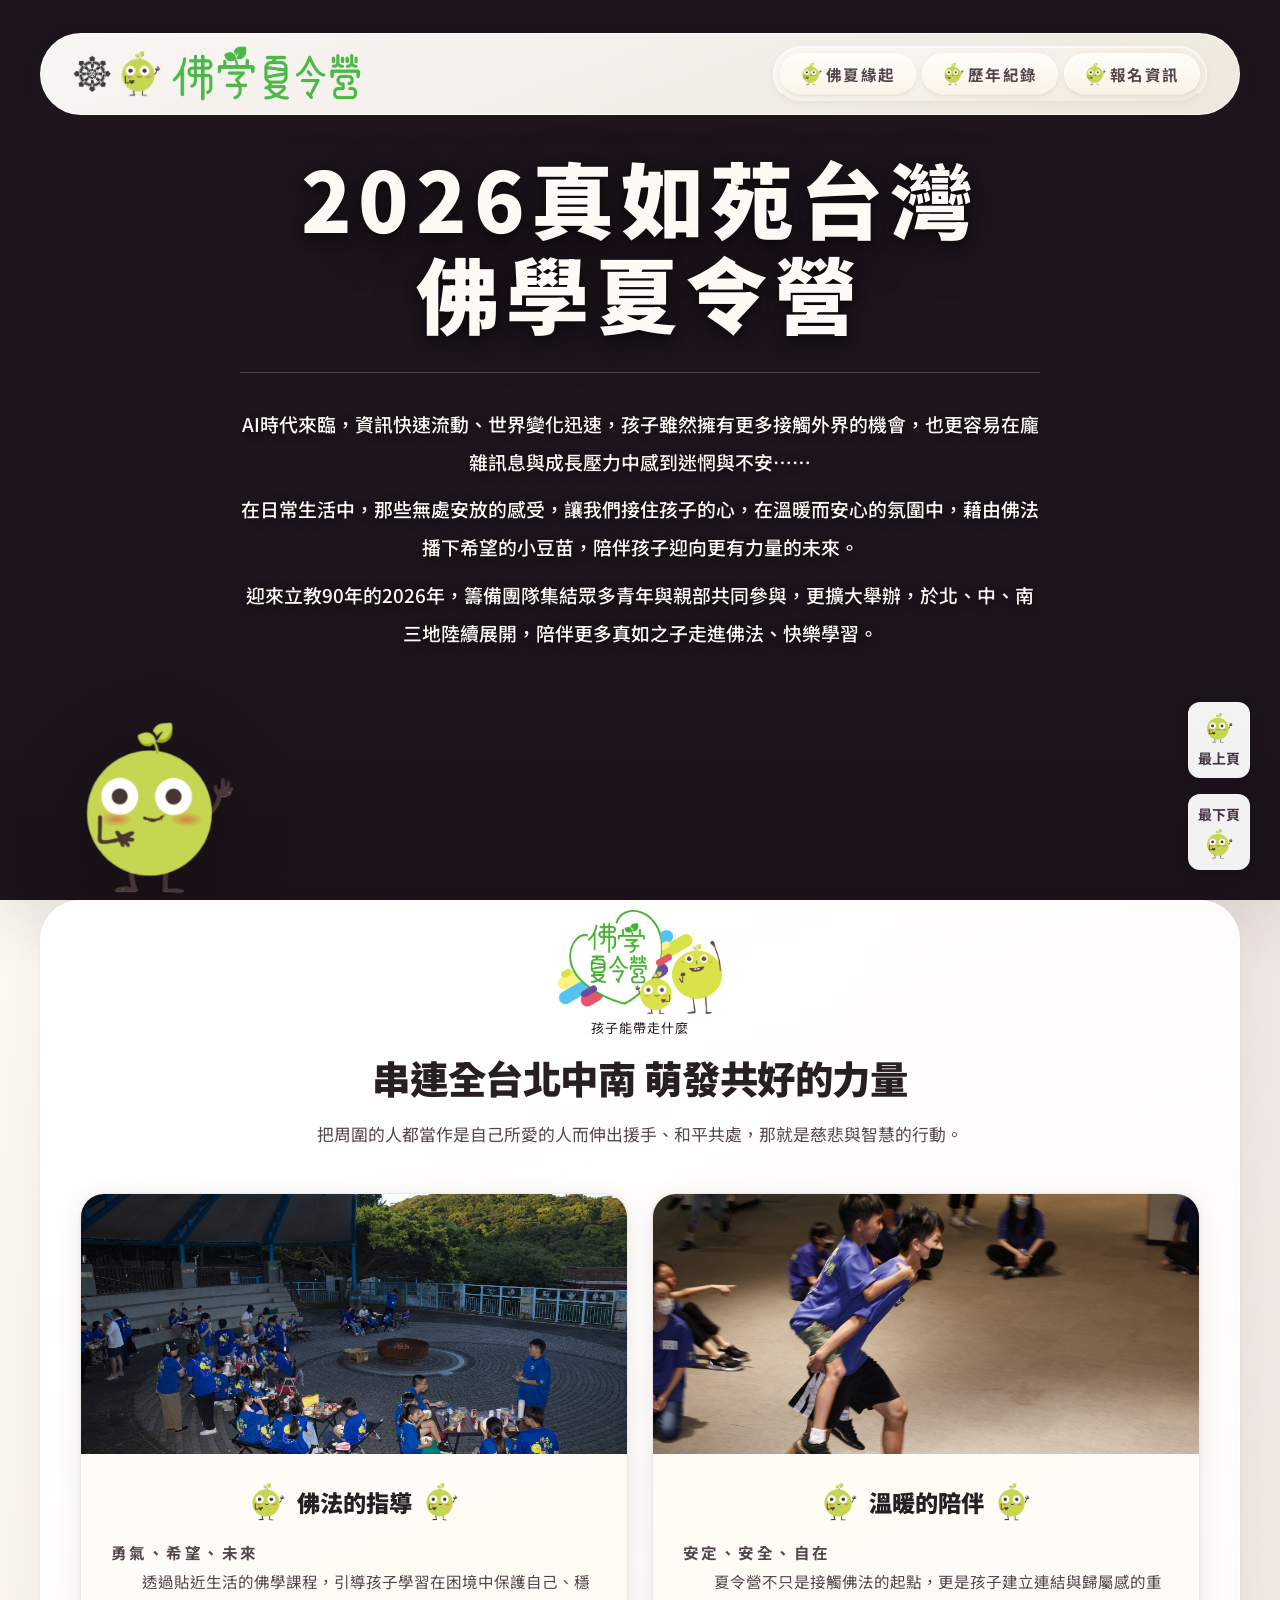
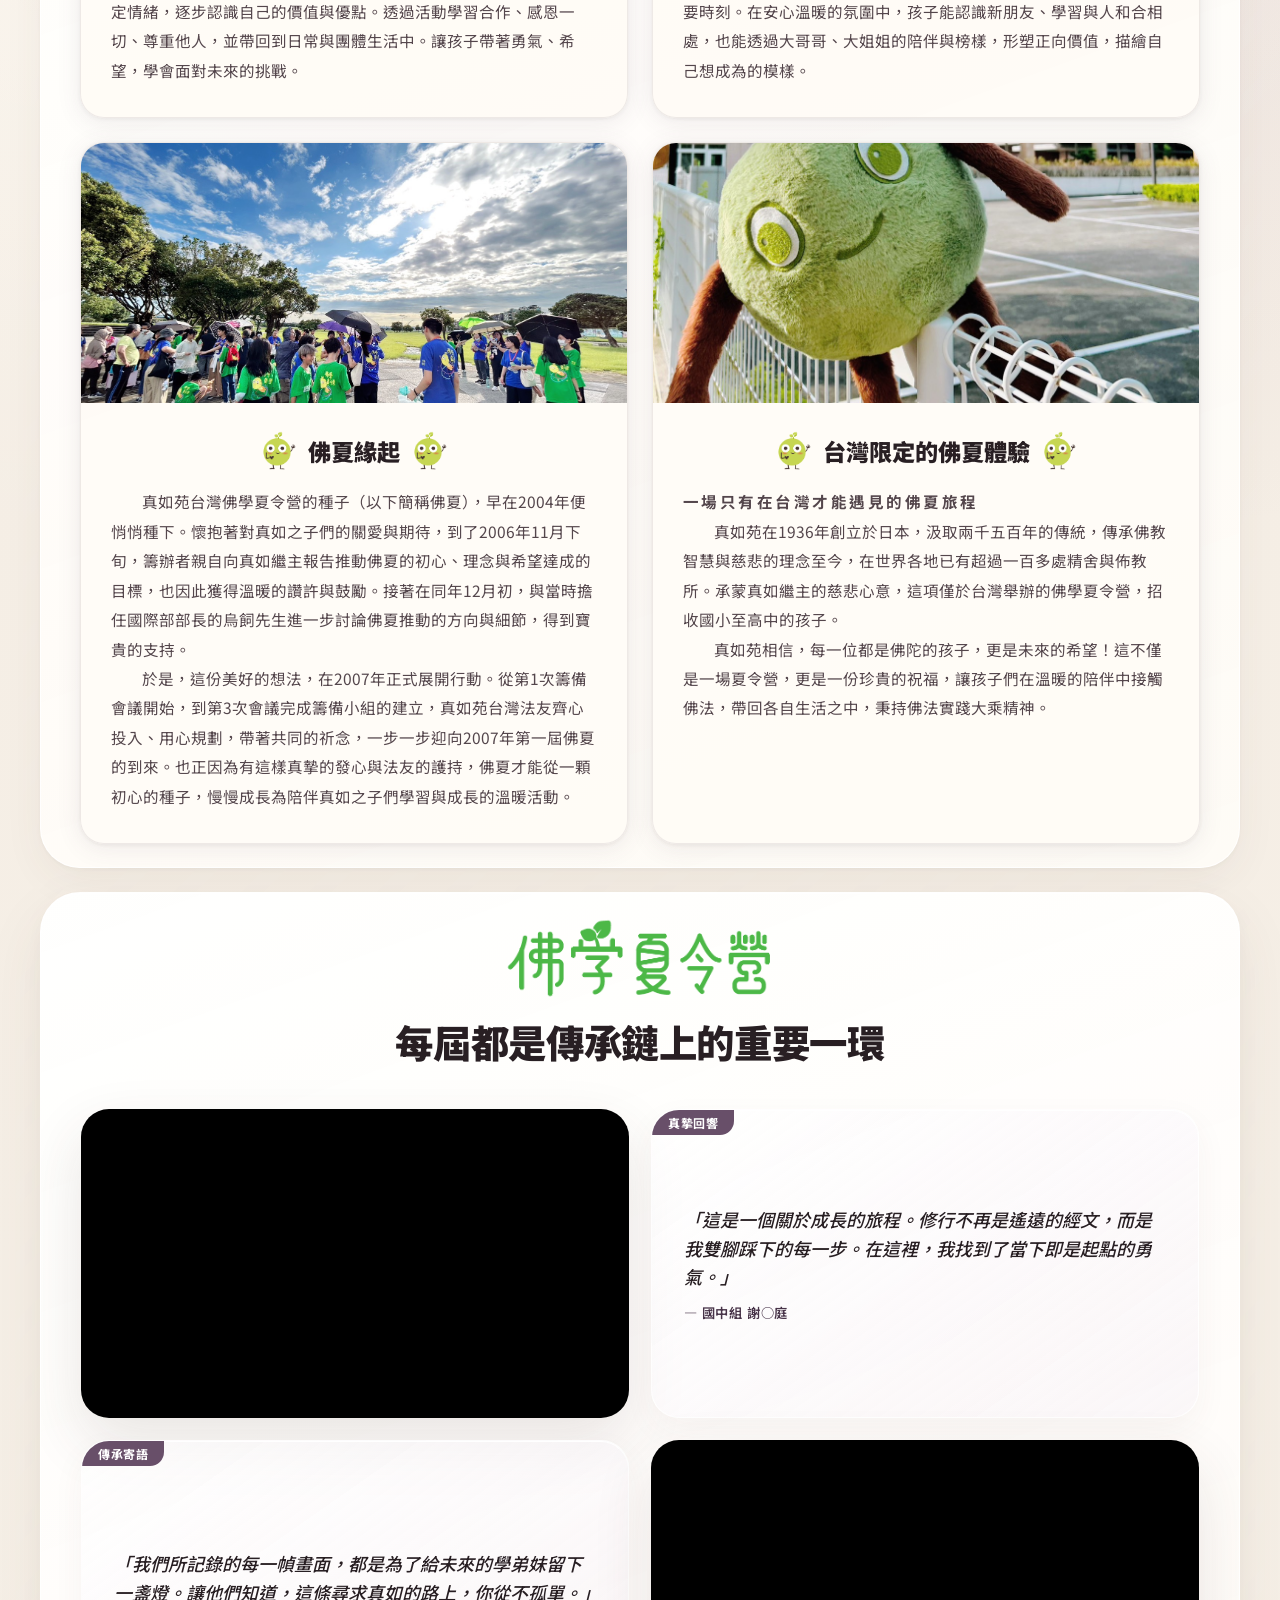
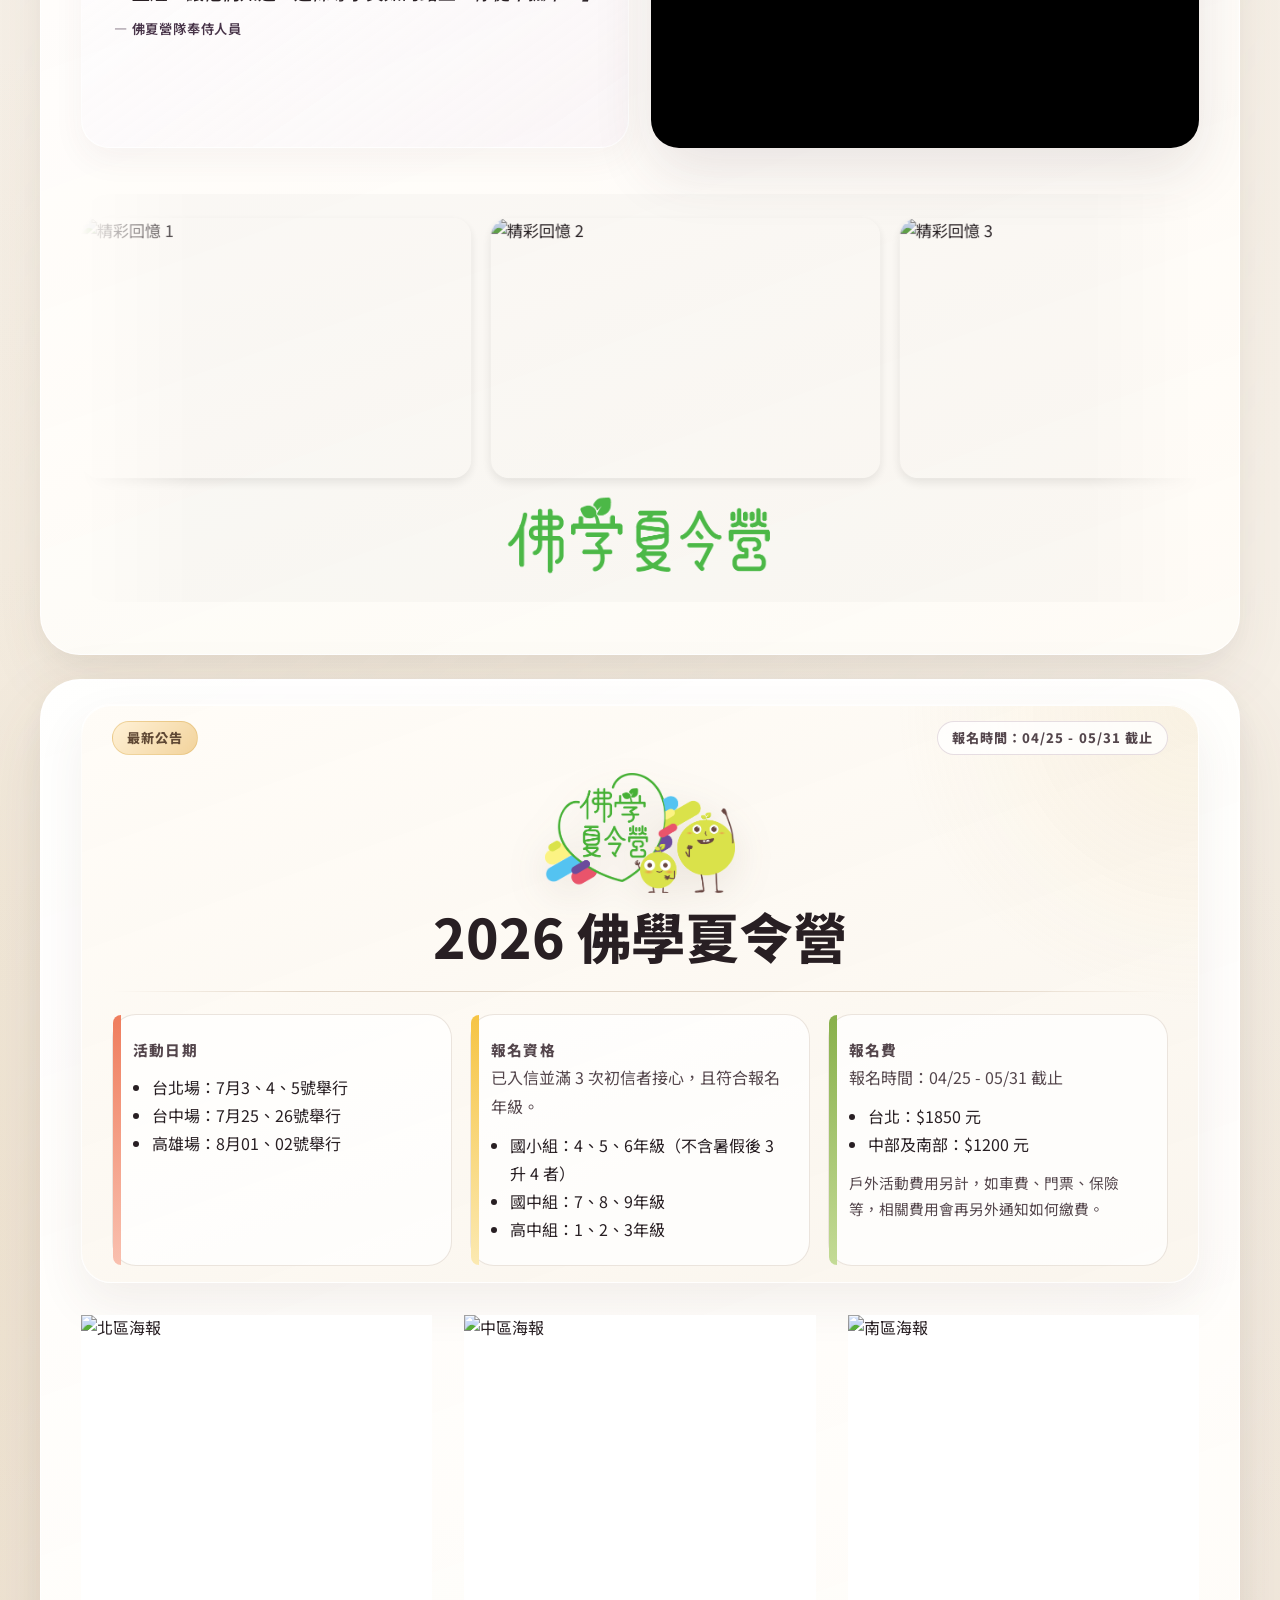
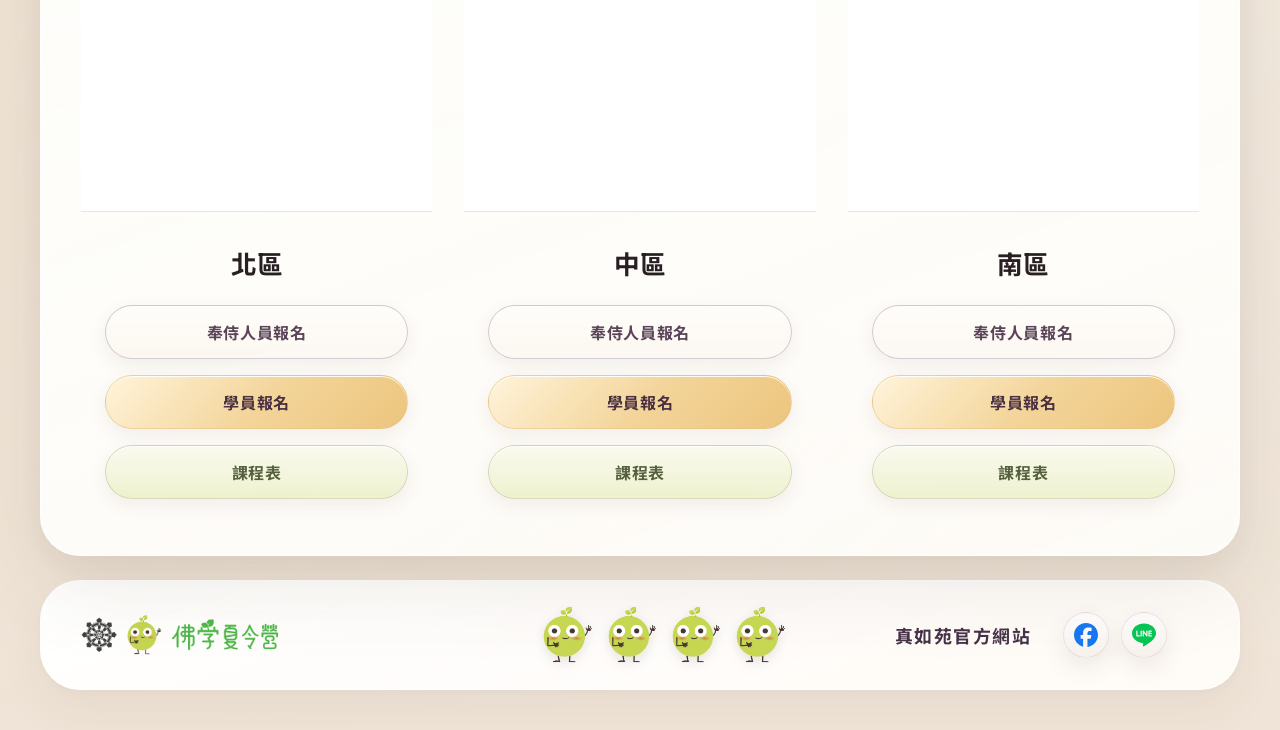
==== index.html @ cf905c0c "Add files via upload" ====
<!DOCTYPE html>
<html lang="zh-Hant">

<head>
  <meta charset="UTF-8" />
  <meta name="viewport" content="width=device-width, initial-scale=1.0" />
  <title>真如苑佛學夏令營</title>
  <meta name="description" content="以大般涅槃經、師徒傳承與慈悲實踐為主軸，為青年設計的佛學夏令營。" />
  <link rel="icon"
    href="data:image/svg+xml,%3Csvg xmlns='http://www.w3.org/2000/svg' viewBox='0 0 64 64'%3E%3Crect width='64' height='64' rx='18' fill='%23684f69'/%3E%3Ctext x='32' y='40' text-anchor='middle' font-size='30' fill='white' font-family='Arial'%3E%E7%9C%9F%3C/text%3E%3C/svg%3E" />
  <link rel="preconnect" href="https://fonts.googleapis.com" />
  <link rel="preconnect" href="https://fonts.gstatic.com" crossorigin />
  <link
    href="https://fonts.googleapis.com/css2?family=Cormorant+Garamond:wght@500;600;700&family=Noto+Sans+TC:wght@400;500;700;900&display=swap"
    rel="stylesheet" />
  <link rel="stylesheet" href="./styles.css" />
  <script>
    /* 核心課程表控制邏輯 - 強制顯示版 */
    window.showCourseSchedule = function(imageUrl, title) {
      console.log('Open Schedule:', imageUrl);
      var modal = document.getElementById('courseModal');
      var img = document.getElementById('modalImg');
      if (modal && img) {
        img.src = imageUrl;
        img.alt = title;
        modal.classList.add('is-active');
        document.body.style.overflow = 'hidden';
      }
    };
    window.closeCourseModal = function() {
      var modal = document.getElementById('courseModal');
      if (modal) {
        modal.classList.remove('is-active');
        document.body.style.overflow = '';
      }
    };
  </script>
  <style>
    /* 頁尾吉祥物樣式與動畫 */
    .footer-mascots {
      display: flex;
      align-items: center;
      gap: 12px;
      justify-content: center;
      flex-grow: 1; /* 佔據中央空間 */
    }

    @media (min-width: 981px) {
      .footer-mascots { padding-left: 150px; } /* 只在電腦版往右移 */
    }

    .footer-mascot-item {
      height: 60px;
      width: auto;
      object-fit: contain;
      filter: drop-shadow(0 4px 6px rgba(0,0,0,0.1));
    }

    /* 第 1、3 隻：跳起來 */
    .footer-mascot-item:nth-child(odd) {
      animation: footerMascotJump 2.5s infinite ease-in-out;
    }

    /* 第 2、4 隻：蹲下去 */
    .footer-mascot-item:nth-child(even) {
      animation: footerMascotSquat 2.5s infinite ease-in-out;
      animation-delay: 1.25s; /* 讓它們輪流動作 */
    }

    @keyframes footerMascotJump {
      0%, 100% { transform: translateY(0); }
      50% { transform: translateY(-15px); }
    }

    @keyframes footerMascotSquat {
      0%, 100% { transform: scaleY(1) translateY(0); }
      50% { transform: scaleY(0.7) translateY(10px); transform-origin: bottom; }
    }

    /* 原有 hero 樣式 ... */
    .hero-carousel {
      position: absolute;
      top: 0;
      left: 0;
      width: 100%;
      height: 100%;
      overflow: hidden;
      z-index: 0;
      pointer-events: none;
    }

    .carousel-inner {
      position: relative;
      width: 100%;
      height: 100%;
    }

    .carousel-item {
      position: absolute;
      inset: 0;
      width: 100%;
      height: 100%;
      object-fit: cover;
      object-position: center 30%;
      opacity: 0;
      animation: heroFade 25s infinite ease-in-out;
      transform: scale(1.04);
    }

    .carousel-item:nth-child(1) {
      animation-delay: 0s;
    }

    .carousel-item:nth-child(2) {
      animation-delay: 5s;
    }

    .carousel-item:nth-child(3) {
      animation-delay: 10s;
    }

    .carousel-item:nth-child(4) {
      animation-delay: 15s;
    }

    .carousel-item:nth-child(5) {
      animation-delay: 20s;
    }

    @keyframes heroFade {

      0%,
      18% {
        opacity: 1;
        transform: scale(1.04);
      }

      22%,
      96% {
        opacity: 0;
        transform: scale(1.08);
      }

      100% {
        opacity: 1;
        transform: scale(1.04);
      }
    }
  </style>
</head>

<body>
  <section id="hero" class="hero">
    <header class="topbar">
      <a class="brand" href="#hero" style="display: flex; align-items: center; gap: 8px; text-decoration: none;">
        <span class="brand-logo-group" style="display: flex; align-items: center;">
          <img class="brand-logo" src="./images/recom-logo.png" alt="真如苑徽章" style="display: block;" width="40" height="40" />
        </span>
        <img src="./images/logo06.png" alt="logo06" style="height: 48px; width: auto; object-fit: contain;" width="100" height="48" />
        <img class="brand-event-logo" src="./images/logo02-transparent.png" alt="佛學夏令營"
          style="height: 32px; width: auto; object-fit: contain;" width="120" height="32" />
      </a>
      <nav class="nav">
        <a href="#origin" style="display: flex; align-items: center; gap: 4px;"><img src="./images/logo06.png"
            style="height: 24px; width: auto;" alt="Logo" width="24" height="24" />佛夏緣起</a>
        <a href="#moments" style="display: flex; align-items: center; gap: 4px;"><img src="./images/logo06.png"
            style="height: 24px; width: auto;" alt="Logo" width="24" height="24" />歷年紀錄</a>
        <a href="#register" style="display: flex; align-items: center; gap: 4px;"><img src="./images/logo06.png"
            style="height: 24px; width: auto;" alt="Logo" width="24" height="24" />報名資訊</a>
      </nav>
      <button class="mobile-menu-toggle" type="button" aria-label="開啟選單"
        aria-expanded="false" aria-controls="mobile-main-nav">
        <span></span>
        <span></span>
        <span></span>
      </button>
    </header>
    <nav id="mobile-main-nav" class="mobile-main-nav" aria-label="手機與平板選單">
      <a href="#origin"><img src="./images/logo06.png" alt="" width="20" height="20" />佛夏緣起</a>
      <a href="#moments"><img src="./images/logo06.png" alt="" width="20" height="20" />歷年紀錄</a>
      <a href="#register"><img src="./images/logo06.png" alt="" width="20" height="20" />報名資訊</a>
    </nav>
    <!-- 上方大圖輪播結構 -->
    <div class="hero-carousel">
      <div class="carousel-inner">
        <img src="./images/camp-1.jpg" alt="佛夏學員奮力衝刺跨越感覺統合墊" class="carousel-item" />
        <img src="./images/camp-2.jpg" alt="佛夏學員互助合作背負同伴前進" class="carousel-item" />
        <img src="./images/camp-3.jpg" alt="佛夏學員歡呼慶賀完成團隊挑戰" class="carousel-item" />
        <img src="./images/camp-4.jpg" alt="佛夏學員席地圍坐共同討論課題" class="carousel-item" />
        <img src="./images/camp-5.jpg" alt="佛夏學員共聚一堂溫馨用餐" class="carousel-item" />
      </div>
    </div>
    <div class="hero-overlay"></div>

    <div class="hero-copy">
      <h1>2026真如苑台灣<br />佛學夏令營</h1>
      <div class="hero-description">
        <p>AI時代來臨，資訊快速流動、世界變化迅速，孩子雖然擁有更多接觸外界的機會，也更容易在龐雜訊息與成長壓力中感到迷惘與不安⋯⋯</p>
        <p>在日常生活中，那些無處安放的感受，讓我們接住孩子的心，在溫暖而安心的氛圍中，藉由佛法播下希望的小豆苗，陪伴孩子迎向更有力量的未來。</p>
        <p>迎來立教90年的2026年，籌備團隊集結眾多青年與親部共同參與，更擴大舉辦，於北、中、南三地陸續展開，陪伴更多真如之子走進佛法、快樂學習。</p>
      </div>
    </div>

    <!-- 跳躍吉祥物區域 -->
    <div class="mascot-stage">
      <div class="mascot-vehicle" id="jumping-mascot-vehicle">
        <img src="./images/logo06.png" id="jumping-mascot" class="mascot-actor" alt="吉祥物跳躍" width="180" height="180">
      </div>
    </div>
  </section>

  <div class="page-shell">
    <main>

      <section id="values" class="section section-values">
        <div class="values-mascot-wrap">
          <img src="./images/logo05.png" alt="佛學夏令營吉祥物" class="values-mascot" />
        </div>
        <div class="section-heading">
          <p class="eyebrow">孩子能帶走什麼</p>
          <h2>串連全台北中南  萌發共好的力量</h2>
          <p class="section-description">
            把周圍的人都當作是自己所愛的人而伸出援手、和平共處，那就是慈悲與智慧的行動。
          </p>
        </div>
        <div class="values-grid">
          <article class="value-card">
            <div class="value-card-photo">
              <img src="./images/camp-4.jpg" alt="孩子在夏令營中開心學習佛法" />
            </div>
            <div class="value-body">
              <h3 style="display: flex; align-items: center; justify-content: center; gap: 12px;"><img
                  src="./images/logo06.png" style="height: 40px; width: auto; object-fit: contain;" width="40" height="40" loading="lazy">佛法的指導<img
                  src="./images/logo06.png" style="height: 40px; width: auto; object-fit: contain;" width="40" height="40" loading="lazy"></h3>
              <p class="value-sub">勇氣、希望、未來</p>
              <p>透過貼近生活的佛學課程，引導孩子學習在困境中保護自己、穩定情緒，逐步認識自己的價值與優點。透過活動學習合作、感恩一切、尊重他人，並帶回到日常與團體生活中。讓孩子帶著勇氣、希望，學會面對未來的挑戰。</p>
            </div>
          </article>
          <article class="value-card">
            <div class="value-card-photo">
              <img src="./images/camp-2.jpg" alt="大哥哥大姐姐溫暖陪伴學員互動" />
            </div>
            <div class="value-body">
              <h3 style="display: flex; align-items: center; justify-content: center; gap: 12px;"><img
                  src="./images/logo06.png" style="height: 40px; width: auto; object-fit: contain;" width="40" height="40" loading="lazy">溫暖的陪伴<img
                  src="./images/logo06.png" style="height: 40px; width: auto; object-fit: contain;" width="40" height="40" loading="lazy"></h3>
              <p class="value-sub">安定、安全、自在</p>
              <p>夏令營不只是接觸佛法的起點，更是孩子建立連結與歸屬感的重要時刻。在安心溫暖的氛圍中，孩子能認識新朋友、學習與人和合相處，也能透過大哥哥、大姐姐的陪伴與榜樣，形塑正向價值，描繪自己想成為的模樣。</p>
            </div>
          </article>
          <article id="origin" class="value-card">
            <div class="value-card-photo">
              <img class="origin-card-image" src="./images/S__103768207.jpg" alt="佛夏緣起" />
            </div>
            <div class="value-body">
              <h3 style="display: flex; align-items: center; justify-content: center; gap: 12px;"><img
                  src="./images/logo06.png" style="height: 40px; width: auto; object-fit: contain;" width="40" height="40" loading="lazy">佛夏緣起<img
                  src="./images/logo06.png" style="height: 40px; width: auto; object-fit: contain;" width="40" height="40" loading="lazy"></h3>
              <p>
                    真如苑台灣佛學夏令營的種子（以下簡稱佛夏），早在2004年便悄悄種下。懷抱著對真如之子們的關愛與期待，到了2006年11月下旬，籌辦者親自向真如繼主報告推動佛夏的初心、理念與希望達成的目標，也因此獲得溫暖的讚許與鼓勵。接著在同年12月初，與當時擔任國際部部長的烏飼先生進一步討論佛夏推動的方向與細節，得到寶貴的支持。
              </p>
              <p>
                    於是，這份美好的想法，在2007年正式展開行動。從第1次籌備會議開始，到第3次會議完成籌備小組的建立，真如苑台灣法友齊心投入、用心規劃，帶著共同的祈念，一步一步迎向2007年第一屆佛夏的到來。也正因為有這樣真摯的發心與法友的護持，佛夏才能從一顆初心的種子，慢慢成長為陪伴真如之子們學習與成長的溫暖活動。
              </p>
            </div>
          </article>
          <article class="value-card">
            <div class="value-card-photo">
              <img src="./images/S__103530639.jpg" alt="台灣限定吉祥物實拍"
                style="width: 100%; height: 100%; object-fit: cover; object-position: center 85%;" />
            </div>
            <div class="value-body">
              <h3 style="display: flex; align-items: center; justify-content: center; gap: 12px;"><img
                  src="./images/logo06.png" style="height: 40px; width: auto; object-fit: contain;" width="40" height="40" loading="lazy">台灣限定的佛夏體驗<img
                  src="./images/logo06.png" style="height: 40px; width: auto; object-fit: contain;" width="40" height="40" loading="lazy"></h3>
              <p class="value-sub">一場只有在台灣才能遇見的佛夏旅程</p>
              <p>真如苑在1936年創立於日本，汲取兩千五百年的傳統，傳承佛教智慧與慈悲的理念至今，在世界各地已有超過一百多處精舍與佈教所。承蒙真如繼主的慈悲心意，這項僅於台灣舉辦的佛學夏令營，招收國小至高中的孩子。</p>
              <p>真如苑相信，每一位都是佛陀的孩子，更是未來的希望！這不僅是一場夏令營，更是一份珍貴的祝福，讓孩子們在溫暖的陪伴中接觸佛法，帶回各自生活之中，秉持佛法實踐大乘精神。</p>
            </div>
          </article>
        </div>
      </section>

      <section id="moments" class="section section-gallery">
        <div class="section-heading">
          <img src="./images/logo02-transparent.png" alt="佛學夏令營"
            style="height: 84px; width: auto; object-fit: contain; margin: 0 auto 16px; display: block;" />
          <h2>每屆都是傳承鏈上的重要一環</h2>
        </div>
        <div class="moments-grid">
          <!-- 第 1 格：主題影片 -->
          <div class="video-card">
            <iframe src="https://www.youtube.com/embed/8fUchPuwtiA?si=ZXa2fX8lzw5XKEMo"
              title="2026 真如苑台灣夏令營"
              allow="accelerometer; autoplay; clipboard-write; encrypted-media; gyroscope; picture-in-picture"
              allowfullscreen>
            </iframe>
          </div>

          <!-- 第 2 格：感言回響 A -->
          <article class="moment-quote">
            <span class="quote-tag">真摯回響</span>
            <p>「這是一個關於成長的旅程。修行不再是遙遠的經文，而是我雙腳踩下的每一步。在這裡，我找到了當下即是起點的勇氣。」</p>
            <div class="quote-attr">— 國中組 謝○庭</div>
          </article>

          <!-- 第 3 格：感言回響 B -->
          <article class="moment-quote secondary-quote">
            <span class="quote-tag">傳承寄語</span>
            <p>「我們所記錄的每一幀畫面，都是為了給未來的學弟妹留下一盞燈。讓他們知道，這條尋求真如的路上，你從不孤單。」</p>
            <div class="quote-attr">— 佛夏營隊奉侍人員</div>
          </article>

          <!-- 第 4 格：活動影片 -->
          <div class="video-card">
            <iframe src="https://www.youtube.com/embed/isAKiN4Tmro?si=ViNlJVZT6zwvlZ8g"
              title="種下種子"
              allow="accelerometer; autoplay; clipboard-write; encrypted-media; gyroscope; picture-in-picture"
              allowfullscreen>
            </iframe>
          </div>

          <!-- 底部跑馬燈 (維持滿版) -->
          <div class="moments-marquee-wrap">
            <div class="moments-marquee">
              <img src="./images/1.JPG" alt="精彩回憶 1" loading="lazy" width="400" height="267" />
              <img src="./images/2.JPG" alt="精彩回憶 2" loading="lazy" width="400" height="267" />
              <img src="./images/3.JPG" alt="精彩回憶 3" loading="lazy" width="400" height="267" />
              <img src="./images/4.JPG" alt="精彩回憶 4" loading="lazy" width="400" height="267" />
              <img src="./images/5.JPG" alt="精彩回憶 5" loading="lazy" width="400" height="267" />
              <img src="./images/1.JPG" alt="精彩回憶 1" loading="lazy" width="400" height="267" />
              <img src="./images/2.JPG" alt="精彩回憶 2" loading="lazy" width="400" height="267" />
              <img src="./images/3.JPG" alt="精彩回憶 3" loading="lazy" width="400" height="267" />
              <img src="./images/4.JPG" alt="精彩回憶 4" loading="lazy" width="400" height="267" />
              <img src="./images/5.JPG" alt="精彩回憶 5" loading="lazy" width="400" height="267" />
            </div>
            <!-- 底部橫向 Logo -->
            <img src="./images/logo02-transparent.png" alt="佛學夏令營"
              style="height: 84px; width: auto; object-fit: contain; margin: 16px auto 0; display: block;" />
          </div>
        </div>
      </section>

      <!-- 報名資訊區 -->
      <section id="register" class="section section-register">
        <section class="register-info-card" aria-label="活動與報名資訊">
          <div class="register-info-block">
            <div class="register-info-banner">
              <span class="register-info-badge">最新公告</span>
              <p class="register-info-deadline">報名時間：04/25 - 05/31 截止</p>
            </div>
            <img class="register-info-mascot" src="./images/logo05.png" alt="佛學夏令營吉祥物" width="140" height="140" />
            <h3>2026 佛學夏令營</h3>
          </div>

          <div class="register-info-divider" aria-hidden="true"></div>

          <div class="register-info-grid">
            <article class="register-info-panel register-info-panel-date">
              <p class="register-info-label">活動日期</p>
              <ul class="register-info-list compact">
                <li>台北場：7月3、4、5號舉行</li>
                <li>台中場：7月25、26號舉行</li>
                <li>高雄場：8月01、02號舉行</li>
              </ul>
            </article>

            <article class="register-info-panel register-info-panel-qualify">
              <p class="register-info-label">報名資格</p>
              <p>已入信並滿 3 次初信者接心，且符合報名年級。</p>
              <ul class="register-info-list compact">
                <li>國小組：4、5、6年級（不含暑假後 3 升 4 者）</li>
                <li>國中組：7、8、9年級</li>
                <li>高中組：1、2、3年級</li>
              </ul>
            </article>

            <article class="register-info-panel register-info-panel-fee">
              <p class="register-info-label">報名費</p>
              <p>報名時間：04/25 - 05/31 截止</p>
              <ul class="register-info-list compact">
                <li>台北：$1850 元</li>
                <li>中部及南部：$1200 元</li>
              </ul>
              <p class="register-info-note">戶外活動費用另計，如車費、門票、保險等，相關費用會再另外通知如何繳費。</p>
            </article>
          </div>
        </section>

        <!-- 北中南三區卡片 -->
        <div class="register-regions-grid">

          <!-- 北區 -->
          <article class="register-card">
            <figure style="margin: 0; width: 100%; border-bottom: 1px solid var(--line); background: #fff;">
              <img src="./images/本部海報.png" alt="北區海報" style="width: 100%; height: auto; display: block;" loading="lazy" width="600" height="848" />
            </figure>
            <div style="padding: 32px 24px; text-align: center; flex-grow: 1; display: flex; flex-direction: column;">
              <h3 style="margin: 0 0 24px; font-size: 1.6rem; font-weight: 700; color: var(--text-dark);">北區</h3>
              <div style="display: flex; flex-direction: column; gap: 16px; margin-top: auto;">
                <a href="https://forms.gle/x5rjwL3TxFd5r6QC8" target="_blank" class="button button-secondary"
                  style="width: 100%; display: flex; justify-content: center; text-decoration: none;">奉侍人員報名</a>
                <a href="https://forms.gle/WmTx62JrUkfhSMXP6" target="_blank" class="button button-primary"
                  style="width: 100%; display: flex; justify-content: center; text-decoration: none;">學員報名</a>
                <a href="javascript:void(0);" onclick="window.showCourseSchedule('./images/佛夏北區課程表.jpg', '北區課程表')" class="button button-tertiary"
                  style="width: 100%; display: flex; justify-content: center; text-decoration: none;">課程表</a>
              </div>
            </div>
          </article>

          <!-- 中區 -->
          <article class="register-card">
            <figure style="margin: 0; width: 100%; border-bottom: 1px solid var(--line); background: #fff;">
              <img src="./images/中區海報.png" alt="中區海報" style="width: 100%; height: auto; display: block;" loading="lazy" width="600" height="848" />
            </figure>
            <div style="padding: 32px 24px; text-align: center; flex-grow: 1; display: flex; flex-direction: column;">
              <h3 style="margin: 0 0 24px; font-size: 1.6rem; font-weight: 700; color: var(--text-dark);">中區</h3>
              <div style="display: flex; flex-direction: column; gap: 16px; margin-top: auto;">
                <a href="https://forms.gle/kefc694PSYtfdQBs6" target="_blank" class="button button-secondary"
                  style="width: 100%; display: flex; justify-content: center; text-decoration: none;">奉侍人員報名</a>
                <a href="https://forms.gle/KLtSv7pz6TopgNJy9" target="_blank" class="button button-primary"
                  style="width: 100%; display: flex; justify-content: center; text-decoration: none;">學員報名</a>
                <a href="javascript:void(0);" onclick="window.showCourseSchedule('./images/佛夏中區課程表.jpg', '中區課程表')" class="button button-tertiary"
                  style="width: 100%; display: flex; justify-content: center; text-decoration: none;">課程表</a>
              </div>
            </div>
          </article>

          <!-- 南區 -->
          <article class="register-card">
            <figure style="margin: 0; width: 100%; border-bottom: 1px solid var(--line); background: #fff;">
              <img src="./images/南區海報.png" alt="南區海報" style="width: 100%; height: auto; display: block;" loading="lazy" width="600" height="848" />
            </figure>
            <div style="padding: 32px 24px; text-align: center; flex-grow: 1; display: flex; flex-direction: column;">
              <h3 style="margin: 0 0 24px; font-size: 1.6rem; font-weight: 700; color: var(--text-dark);">南區</h3>
              <div style="display: flex; flex-direction: column; gap: 16px; margin-top: auto;">
                <a href="https://forms.gle/Ug8YpsfANiGgsqtz9" target="_blank" class="button button-secondary"
                  style="width: 100%; display: flex; justify-content: center; text-decoration: none;">奉侍人員報名</a>
                <a href="https://forms.gle/un4iM9c3z95gCch98" target="_blank" class="button button-primary"
                  style="width: 100%; display: flex; justify-content: center; text-decoration: none;">學員報名</a>
                <a href="javascript:void(0);" onclick="window.showCourseSchedule('./images/佛夏南區課程表.jpg', '南區課程表')" class="button button-tertiary"
                  style="width: 100%; display: flex; justify-content: center; text-decoration: none;">課程表</a>
              </div>
            </div>
          </article>
        </div>
      </section>
    </main>
    <footer class="site-footer">
      <div class="footer-inner">
        <div class="footer-brand" style="display: flex; align-items: center; gap: 8px;">
          <span class="brand-logo-group brand-logo-group-footer" style="display: flex; align-items: center;">
            <img class="brand-logo brand-logo-footer" src="./images/recom-logo.png" alt="Recom logo"
              style="display: block;" />
          </span>
          <img src="./images/logo06.png" alt="logo06" style="height: 42px; width: auto; object-fit: contain;" width="88" height="42" loading="lazy" />
          <div style="display: flex; align-items: center;">
            <img class="brand-event-logo brand-event-logo-footer" src="./images/logo02-transparent.png" alt="佛學夏令營"
              style="height: 28px; width: auto; object-fit: contain;" width="105" height="28" />
          </div>
        </div>

        <div class="footer-mascots">
          <img src="./images/logo06.png" class="footer-mascot-item" alt="吉祥物" width="60" height="60" loading="lazy" />
          <img src="./images/logo06.png" class="footer-mascot-item" alt="吉祥物" width="60" height="60" loading="lazy" />
          <img src="./images/logo06.png" class="footer-mascot-item" alt="吉祥物" width="60" height="60" loading="lazy" />
          <img src="./images/logo06.png" class="footer-mascot-item" alt="吉祥物" width="60" height="60" loading="lazy" />
        </div>

        <div class="footer-links">
          <a id="official-site-link" href="https://www.shinnyo-en.org.tw/" target="_blank" rel="noreferrer">真如苑官方網站</a>
          <div class="footer-socials" aria-label="Social links">
            <a
              id="facebook-link"
              class="footer-social-link is-facebook"
              href="https://www.facebook.com/profile.php?id=100068384880413"
              target="_blank"
              rel="noreferrer"
              aria-label="Facebook"
              title="Facebook"
            >
              <svg viewBox="0 0 24 24" aria-hidden="true">
                <path d="M9.101 23.691v-7.98H6.627v-3.667h2.474v-1.58c0-4.085 1.848-5.978 5.858-5.978.401 0 .955.042 1.468.103a8.68 8.68 0 0 1 1.141.195v3.325a8.623 8.623 0 0 0-.653-.036 26.805 26.805 0 0 0-.733-.009c-.707 0-1.259.096-1.675.309a1.686 1.686 0 0 0-.679.622c-.258.42-.374.995-.374 1.752v1.297h3.919l-.386 2.103-.287 1.564h-3.246v8.245C19.396 23.238 24 18.179 24 12.044c0-6.627-5.373-12-12-12s-12 5.373-12 12c0 5.628 3.874 10.35 9.101 11.647Z" fill="currentColor"/>
              </svg>
            </a>
            <a
              id="line-share-link"
              class="footer-social-link is-line"
              href="https://social-plugins.line.me/lineit/share?url="
              target="_blank"
              rel="noreferrer"
              aria-label="Share via LINE"
              title="Share via LINE"
            >
              <svg viewBox="0 0 24 24" aria-hidden="true">
                <path d="M19.365 9.863c.349 0 .63.285.63.631 0 .345-.281.63-.63.63H17.61v1.125h1.755c.349 0 .63.283.63.63 0 .344-.281.629-.63.629h-2.386c-.345 0-.627-.285-.627-.629V8.108c0-.345.282-.63.63-.63h2.386c.346 0 .627.285.627.63 0 .349-.281.63-.63.63H17.61v1.125h1.755zm-3.855 3.016c0 .27-.174.51-.432.596-.064.021-.133.031-.199.031-.211 0-.391-.09-.51-.25l-2.443-3.317v2.94c0 .344-.279.629-.631.629-.346 0-.626-.285-.626-.629V8.108c0-.27.173-.51.43-.595.06-.023.136-.033.194-.033.195 0 .375.104.495.254l2.462 3.33V8.108c0-.345.282-.63.63-.63.345 0 .63.285.63.63v4.771zm-5.741 0c0 .344-.282.629-.631.629-.345 0-.627-.285-.627-.629V8.108c0-.345.282-.63.63-.63.346 0 .628.285.628.63v4.771zm-2.466.629H4.917c-.345 0-.63-.285-.63-.629V8.108c0-.345.285-.63.63-.63.348 0 .63.285.63.63v4.141h1.756c.348 0 .629.283.629.63 0 .344-.282.629-.629.629M24 10.314C24 4.943 18.615.572 12 .572S0 4.943 0 10.314c0 4.811 4.27 8.842 10.035 9.608.391.082.923.258 1.058.59.12.301.079.766.038 1.08l-.164 1.02c-.045.301-.24 1.186 1.049.645 1.291-.539 6.916-4.078 9.436-6.975C23.176 14.393 24 12.458 24 10.314" fill="currentColor"/>
              </svg>
            </a>
          </div>
          <span id="contact-phone" class="footer-contact"></span>
        </div>
      </div>
    </footer>
  </div>


  <!-- 浮動按鈕 -->
  <div class="floating-controls">
    <button onclick="window.scrollTo({top: 0, behavior: 'smooth'})" class="scroll-btn scroll-top" title="回最上方">
      <img src="./images/logo06.png" alt="Logo" loading="lazy" width="32" height="32" />
      <span>最上頁</span>
    </button>

    <button onclick="window.scrollTo({top: document.body.scrollHeight, behavior: 'smooth'})"
      class="scroll-btn scroll-bottom" title="至最下頁">
      <span>最下頁</span>
      <img src="./images/logo06.png" alt="Logo" loading="lazy" width="32" height="32" />
    </button>
  </div>

  <script src="./site-config.js"></script>
  <script>
    window.openCourseModal = function(u, t) {
      var m = document.getElementById('courseModal');
      var i = document.getElementById('modalImg');
      if (m && i) { i.src = u; m.classList.add('is-active'); document.body.style.overflow = 'hidden'; }
    };
    window.closeCourseModal = function() {
      var m = document.getElementById('courseModal');
      if (m) { m.classList.remove('is-active'); document.body.style.overflow = ''; }
    };
  </script>
  <script>
    // 吉祥物跳躍與音效邏輯
    const mascot = document.getElementById('jumping-mascot');
    function updateLineShareLink() {
      const lineShareLink = document.getElementById('line-share-link');
      if (!lineShareLink) return;
      const currentUrl = window.location.href;
      lineShareLink.href = `https://social-plugins.line.me/lineit/share?url=${encodeURIComponent(currentUrl)}`;
    }

    const mascotVehicle = document.getElementById('jumping-mascot-vehicle');
    const mascotStage = document.querySelector('.mascot-stage');
    const topbar = document.querySelector('.hero > .topbar');
    const mascotMotion = {
      direction: 1,
      range: 0,
      pixelsPerTurn: 56,
      bobHeight: 8,
      jumpHeight: 278,
      travelDuration: 7200,
      rightJumpDuration: 1600,
      leftPauseDuration: 700,
      rightPauseDuration: 900,
      rafId: null,
      timeoutId: null
    };

    function syncMascotRange() {
      if (!mascot || !mascotStage) return;

      const topbarWidth = topbar?.getBoundingClientRect().width || mascotStage.getBoundingClientRect().width;
      const mascotWidth = mascot.getBoundingClientRect().width || (window.innerWidth <= 768 ? 75 : 160);
      const maxRange = Math.max(Math.round((topbarWidth - mascotWidth) / 2), 0);
      const styles = getComputedStyle(mascotStage);

      mascotMotion.range = maxRange;
      mascotMotion.bobHeight = Math.abs(parseFloat(styles.getPropertyValue('--mascot-bob-height'))) || 10;
      mascotMotion.jumpHeight = Math.abs(parseFloat(styles.getPropertyValue('--mascot-jump-right'))) || 278;
      mascotMotion.pixelsPerTurn = window.innerWidth <= 768 ? 68 : 120;
      mascotStage.style.setProperty('--mascot-range-px', `${maxRange}px`);
    }

    // 模擬可愛的音效 (Web Audio API)
    function playEffect(type) {
      try {
        const audioCtx = new (window.AudioContext || window.webkitAudioContext)();
        const oscillator = audioCtx.createOscillator();
        const gainNode = audioCtx.createGain();

        if (type === 'edge-jump') {
          oscillator.type = 'triangle';
          oscillator.frequency.setValueAtTime(240, audioCtx.currentTime);
          oscillator.frequency.exponentialRampToValueAtTime(1080, audioCtx.currentTime + 0.14);
          oscillator.frequency.exponentialRampToValueAtTime(520, audioCtx.currentTime + 0.34);
          gainNode.gain.setValueAtTime(0.22, audioCtx.currentTime);
          gainNode.gain.exponentialRampToValueAtTime(0.015, audioCtx.currentTime + 0.4);
        } else if (type === 'jump') {
          // Q彈的跳躍聲 (Boing!)
          oscillator.type = 'triangle';
          oscillator.frequency.setValueAtTime(300, audioCtx.currentTime);
          oscillator.frequency.exponentialRampToValueAtTime(900, audioCtx.currentTime + 0.1);
          oscillator.frequency.exponentialRampToValueAtTime(450, audioCtx.currentTime + 0.3);
          gainNode.gain.setValueAtTime(0.15, audioCtx.currentTime);
          gainNode.gain.exponentialRampToValueAtTime(0.01, audioCtx.currentTime + 0.3);
        } else {
          // 輕微的滾動聲 (Whoosh)
          oscillator.type = 'sine';
          oscillator.frequency.setValueAtTime(200, audioCtx.currentTime);
          oscillator.frequency.exponentialRampToValueAtTime(400, audioCtx.currentTime + 0.5);
          gainNode.gain.setValueAtTime(0.05, audioCtx.currentTime);
          gainNode.gain.exponentialRampToValueAtTime(0.01, audioCtx.currentTime + 0.8);
        }

        oscillator.connect(gainNode);
        gainNode.connect(audioCtx.destination);
        oscillator.start();
        oscillator.stop(audioCtx.currentTime + 0.8);
      } catch (e) {
        console.log('音效需使用者互動後才能播放');
      }
    }

    function easeInOutSine(t) {
      return -(Math.cos(Math.PI * t) - 1) / 2;
    }

    function easeOutCubic(t) {
      return 1 - Math.pow(1 - t, 3);
    }

    function applyMascotTransform(x, y, rotationDeg, scale = 1) {
      mascotVehicle.style.opacity = '1';
      mascotVehicle.style.transform = `translateX(${x}px) translateY(${y}px) scale(${scale})`;
      mascot.style.transform = `rotate(${rotationDeg}deg)`;
    }

    function animateRoll(direction) {
      const startX = direction === 1 ? -mascotMotion.range : mascotMotion.range;
      const endX = -startX;
      const totalDistance = Math.abs(endX - startX);
      const turns = totalDistance / mascotMotion.pixelsPerTurn;
      const finalRotation = turns * 360 * direction;
      let startTime = null;

      clearTimeout(mascotMotion.timeoutId);

      const frame = (timestamp) => {
        if (startTime === null) {
          startTime = timestamp;
          playEffect('slide');
        }

        const progress = Math.min((timestamp - startTime) / mascotMotion.travelDuration, 1);
        const eased = easeInOutSine(progress);
        const x = startX + (endX - startX) * eased;
        const distanceMoved = Math.abs(x - startX);
        const rotation = (distanceMoved / mascotMotion.pixelsPerTurn) * 360 * direction;
        const bob = -Math.abs(Math.sin((distanceMoved / mascotMotion.pixelsPerTurn) * Math.PI)) * mascotMotion.bobHeight;

        applyMascotTransform(x, bob, rotation, 1);

        if (progress < 1) {
          mascotMotion.rafId = requestAnimationFrame(frame);
          return;
        }

        applyMascotTransform(endX, 0, finalRotation, 1);

        if (direction === 1) {
          mascotMotion.timeoutId = setTimeout(() => animateEdgeJump(endX, finalRotation, -1), 120);
        } else {
          mascotMotion.timeoutId = setTimeout(() => animateEdgeJump(endX, finalRotation, 1), 120);
        }
      };

      mascotMotion.rafId = requestAnimationFrame(frame);
    }

    function animateEdgeJump(x, baseRotation, nextDirection) {
      let startTime = null;
      let jumpSoundPlayed = false;

      const frame = (timestamp) => {
        if (startTime === null) {
          startTime = timestamp;
        }

        if (!jumpSoundPlayed) {
          playEffect('edge-jump');
          jumpSoundPlayed = true;
        }

        const progress = Math.min((timestamp - startTime) / mascotMotion.rightJumpDuration, 1);
        const launch = easeOutCubic(progress);
        const arc = Math.sin(progress * Math.PI);
        const y = -mascotMotion.jumpHeight * arc;
        const rotation = baseRotation + launch * 140;
        const scale = 1 + arc * 0.14;

        applyMascotTransform(x, y, rotation, scale);

        if (progress < 1) {
          mascotMotion.rafId = requestAnimationFrame(frame);
          return;
        }

        applyMascotTransform(x, 0, baseRotation + 140, 1);
        mascotMotion.direction = nextDirection;
        const pause = nextDirection === -1 ? mascotMotion.rightPauseDuration : mascotMotion.leftPauseDuration;
        mascotMotion.timeoutId = setTimeout(() => animateRoll(mascotMotion.direction), pause);
      };

      mascotMotion.rafId = requestAnimationFrame(frame);
    }

    function restartMascotAnimation() {
      if (!mascot || !mascotStage) return;
      cancelAnimationFrame(mascotMotion.rafId);
      clearTimeout(mascotMotion.timeoutId);
      syncMascotRange();
      mascotMotion.direction = 1;
      applyMascotTransform(-mascotMotion.range, 0, 0, 1);
      mascotMotion.timeoutId = setTimeout(() => animateRoll(mascotMotion.direction), 500);
    }

    syncMascotRange();
    window.addEventListener('resize', restartMascotAnimation);
    restartMascotAnimation();

    const menuToggle = document.querySelector('.mobile-menu-toggle');
    const mobileMainNav = document.getElementById('mobile-main-nav');

    function closeMobileMenu() {
      if (!menuToggle || !mobileMainNav) return;
      menuToggle.classList.remove('active');
      menuToggle.setAttribute('aria-expanded', 'false');
      mobileMainNav.classList.remove('mobile-active');
    }

    if (menuToggle && mobileMainNav) {
      menuToggle.addEventListener('click', () => {
        const isOpen = menuToggle.classList.toggle('active');
        menuToggle.setAttribute('aria-expanded', String(isOpen));
        mobileMainNav.classList.toggle('mobile-active', isOpen);
      });

      mobileMainNav.querySelectorAll('a').forEach((link) => {
        link.addEventListener('click', closeMobileMenu);
      });

      window.addEventListener('resize', () => {
        if (window.innerWidth > 980) closeMobileMenu();
      });
    }
    window.addEventListener('hashchange', updateLineShareLink);
    window.addEventListener('popstate', updateLineShareLink);

    document.addEventListener('DOMContentLoaded', () => {
      const overlay = document.querySelector('.course-modal-overlay');
      if (overlay) overlay.addEventListener('click', window.closeCourseModal);
      updateLineShareLink();

      const lineShareLink = document.getElementById('line-share-link');
      if (lineShareLink) {
        lineShareLink.addEventListener('click', updateLineShareLink);
      }
    });
  </script>
  <!-- 可愛風課程表模態框 -->
  <div id="courseModal" class="course-modal">
    <div class="course-modal-overlay"></div>
    <div class="course-modal-content">
      <button class="course-modal-close" onclick="window.closeCourseModal()" aria-label="關閉視窗">&times;</button>
      <div class="course-modal-body">
        <img id="modalImg" src="" alt="課程表" loading="lazy" />
      </div>
    </div>
  </div>
</body>

</html>
---- styles.css ----
:root {
  --bg: #f6f0e7;
  --bg-deep: #efe4d7;
  --bg-wash: #fbf6ef;
  --bg-rose: rgba(157, 120, 150, 0.18);
  --bg-sand: rgba(214, 182, 128, 0.2);
  --card: rgba(255, 251, 245, 0.82);
  --card-strong: rgba(255, 252, 247, 0.9);
  --text: #281f23;
  --muted: #54464c;
  --accent: #684f69;
  --accent-deep: #473348;
  --gold: #c5a26b;
  --gold-light: #e8c98a;
  --line: rgba(92, 69, 93, 0.14);
  --shadow: 0 24px 60px rgba(70, 46, 52, 0.12);
  --shadow-sm: 0 8px 24px rgba(70, 46, 52, 0.09);
  --elementary: #4a8c5c;
  --elementary-light: #e8f5ee;
  --middle: #5c7db5;
  --middle-light: #eaf0f9;
  --senior: #81607f;
  --senior-light: #f2ecf4;
}

* {
  box-sizing: border-box;
}

html {
  scroll-behavior: smooth;
}

body {
  position: relative;
  margin: 0;
  font-family: "Noto Sans TC", sans-serif;
  color: var(--text);
  overflow-x: hidden;
  background:
    radial-gradient(circle at 18% 12%, rgba(255, 252, 246, 0.96) 0%, rgba(255, 252, 246, 0) 30%),
    radial-gradient(circle at 85% 14%, rgba(157, 120, 150, 0.2) 0%, rgba(157, 120, 150, 0) 28%),
    radial-gradient(circle at 12% 80%, rgba(214, 182, 128, 0.16) 0%, rgba(214, 182, 128, 0) 26%),
    linear-gradient(180deg, var(--bg-wash) 0%, #f5eee5 36%, var(--bg) 68%, var(--bg-deep) 100%);
}

body::before,
body::after {
  content: "";
  position: fixed;
  inset: auto;
  pointer-events: none;
  z-index: -2;
  filter: blur(18px);
}

body::before {
  top: -120px;
  right: -140px;
  width: 440px;
  height: 440px;
  border-radius: 50%;
  background:
    radial-gradient(circle, rgba(170, 132, 165, 0.26) 0%, rgba(170, 132, 165, 0.08) 42%, transparent 72%);
}

body::after {
  left: -160px;
  bottom: 4vh;
  width: 500px;
  height: 500px;
  border-radius: 50%;
  background:
    radial-gradient(circle, rgba(220, 191, 136, 0.24) 0%, rgba(220, 191, 136, 0.08) 44%, transparent 72%);
}

img {
  display: block;
  width: 100%;
  height: 100%;
  object-fit: cover;
}

a {
  color: inherit;
  text-decoration: none;
}

button,
input,
textarea,
select {
  font: inherit;
}

.page-shell {
  position: relative;
  isolation: isolate;
  width: min(1200px, calc(100% - 32px));
  margin: 0 auto;
}

.page-shell::before {
  content: "";
  position: absolute;
  inset: 120px -24px 100px;
  pointer-events: none;
  z-index: -1;
  border-radius: 56px;
  background: 
    repeating-linear-gradient(
      135deg,
      rgba(255, 255, 255, 0.04) 0 16px,
      rgba(255, 255, 255, 0) 16px 48px
    );
  opacity: 0.8;
}

.hero > .topbar {
  position: fixed;
  top: 15px;
  left: 50%;
  transform: translateX(-50%);
  width: min(1200px, calc(100vw - 24px));
  max-width: calc(100vw - 24px);
  box-sizing: border-box;
  border-radius: 999px;
  border: 1px solid rgba(255, 255, 255, 0.72);
  padding: 10px 32px;
  z-index: 9999;
  background: linear-gradient(160deg, rgba(255, 254, 251, 0.97) 0%, rgba(252, 245, 234, 0.94) 100%);
  backdrop-filter: blur(20px) saturate(1.4);
  box-shadow: 0 8px 24px rgba(89, 67, 53, 0.08);
}

.topbar {
  position: sticky;
  top: 12px;
  z-index: 10;
  display: flex;
  justify-content: space-between;
  align-items: center;
  gap: 32px;
  padding: 14px 20px 14px 20px;
  margin: 18px 0 24px;
  border: 1px solid rgba(255, 255, 255, 0.72);
  border-bottom-color: rgba(193, 167, 142, 0.22);
  border-radius: 999px;
  background:
    linear-gradient(160deg, rgba(255, 254, 251, 0.97) 0%, rgba(252, 245, 234, 0.94) 100%);
  backdrop-filter: blur(20px) saturate(1.4);
  box-shadow:
    0 2px 0 rgba(255, 255, 255, 0.9) inset,
    0 -1px 0 rgba(193, 167, 142, 0.18) inset,
    0 8px 24px rgba(89, 67, 53, 0.08),
    0 20px 48px rgba(89, 67, 53, 0.06),
    0 1px 3px rgba(89, 67, 53, 0.12);
}

.brand {
  display: inline-flex;
  align-items: center;
  gap: 14px;
  min-width: 0;
  flex-shrink: 0;
}

.brand-logo-group {
  display: inline-flex;
  align-items: center;
  flex-shrink: 0;
  padding: 0;
  border: none;
  background: transparent;
  box-shadow: none;
}

.brand-logo {
  display: block;
  width: 38px;
  height: 38px;
  object-fit: contain;
  flex-shrink: 0;
  filter: brightness(0) saturate(100%);
  opacity: 0.75;
}

.brand-logo-footer {
  width: 36px;
  height: 36px;
}

.brand-wordmark {
  display: block;
  width: auto;
  height: 34px;
  object-fit: contain;
  flex-shrink: 0;
}

.brand-wordmark-footer {
  height: 28px;
}

.brand-text,
.nav a,
.eyebrow,
.panel-label {
  letter-spacing: 0.08em;
}

.brand-text {
  display: block;
  font-size: 1.42rem;
  font-weight: 800;
  line-height: 1.1;
  text-align: center;
  white-space: nowrap;
}

.nav {
  display: flex;
  align-items: center;
  gap: 6px;
  padding: 6px;
  border: 1px solid rgba(255, 255, 255, 0.6);
  border-bottom-color: rgba(193, 167, 142, 0.2);
  border-radius: 999px;
  background:
    linear-gradient(160deg, rgba(255, 254, 252, 0.6) 0%, rgba(248, 238, 224, 0.4) 100%);
  box-shadow:
    inset 0 1px 0 rgba(255, 255, 255, 0.8),
    0 2px 6px rgba(120, 91, 68, 0.06);
  color: var(--muted);
  font-size: 0.97rem;
}

.nav a {
  display: inline-flex;
  align-items: center;
  justify-content: center;
  min-height: 42px;
  padding: 0 20px;
  border: 1px solid rgba(255, 255, 255, 0.7);
  border-bottom-color: rgba(184, 153, 126, 0.16);
  border-radius: 999px;
  font-weight: 700;
  background:
    linear-gradient(180deg, rgba(255, 254, 251, 0.9) 0%, rgba(252, 244, 232, 0.8) 100%);
  box-shadow:
    inset 0 1px 0 rgba(255, 255, 255, 0.95),
    0 2px 6px rgba(120, 91, 68, 0.07),
    0 1px 2px rgba(120, 91, 68, 0.06);
  white-space: nowrap;
  transition:
    color 180ms ease,
    border-color 180ms ease,
    background 180ms ease,
    transform 180ms ease,
    box-shadow 180ms ease;
}

.nav a:hover {
  color: var(--accent-deep);
  border-color: rgba(184, 153, 126, 0.3);
  background: linear-gradient(180deg, rgba(255, 250, 242, 1) 0%, rgba(252, 242, 228, 1) 100%);
  box-shadow:
    inset 0 1px 0 rgba(255, 255, 255, 0.95),
    0 6px 16px rgba(128, 94, 72, 0.12),
    0 2px 4px rgba(128, 94, 72, 0.08);
  transform: translateY(-1px);
}

.mobile-menu-toggle,
.mobile-main-nav {
  display: none;
}

/* ─── HERO ─── */
.hero {
  position: relative;
  display: flex;
  flex-direction: column;
  justify-content: center;
  align-items: center;
  width: 100vw;
  margin-left: calc(50% - 50vw);
  margin-right: calc(50% - 50vw);
  min-height: 100vh;
  padding: 0 72px 80px;
  border-radius: 0;
  overflow: clip;
  background: #251922;
  box-shadow: var(--shadow);
}

.hero-overlay {
  position: absolute;
  inset: 0;
  z-index: 1;
  background:
    linear-gradient(to bottom, rgba(20, 12, 18, 0.45) 0%, rgba(20, 12, 18, 0.3) 40%, rgba(20, 12, 18, 0.55) 100%);
}

.hero-copy {
  position: relative;
  z-index: 2;
  width: min(1000px, calc(100% - 64px)); /* 放寬文字區塊 */
  max-width: 100%;
  text-align: center;
  display: flex;
  flex-direction: column;
  align-items: center;
  margin-top: 120px;
  gap: 0;
  margin-bottom: 140px;
}

.mascot-stage {
  position: absolute;
  bottom: 0px;
  left: 50%;
  transform: translateX(-50%);
  width: min(1200px, calc(100% - 40px));
  height: 280px; 
  pointer-events: none;
  overflow: visible;
  z-index: 2;
  display: flex;
  justify-content: center;
  align-items: flex-end;
  --mascot-size: 160px;
  --mascot-range-px: 320px;
  --mascot-bob-height: 10px;
  --mascot-jump-right: -278px;
}

.mascot-actor {
  width: var(--mascot-size);
  height: auto;
  display: block;
  transform-origin: center center;
  mix-blend-mode: multiply;
  filter: drop-shadow(0 15px 40px rgba(0,0,0,0.22));
  will-change: transform;
}

.mascot-vehicle {
  opacity: 0;
  will-change: transform, opacity;
}

/* 手機版縮小移動範圍與尺寸 */
@media (max-width: 768px) {
  .mascot-stage {
    width: calc(100% - 16px);
    --mascot-size: 75px;
    --mascot-range-px: 140px;
    --mascot-bob-height: 6px;
    --mascot-jump-right: -182px;
  }
  .mascot-stage { height: 120px; } /* 縮減舞台高度 */
  .hero-copy { margin-bottom: 30px; } /* 縮減文字與動畫間的空隙 */
}

.hero-panel {
  position: absolute;
  right: 56px;
  bottom: 56px;
  z-index: 2;
  width: 280px;
}

.eyebrow,
.panel-label {
  margin: 0 auto 16px;
  font-size: 0.82rem;
  text-transform: uppercase;
}

.hero .eyebrow,
.hero p,
.hero h1,
.hero-panel,
.hero-actions .button {
  color: #fffaf6;
}

.hero h1,
.section-heading h2 {
  margin: 0;
  font-family: "Noto Sans TC", sans-serif;
  line-height: 1.2;
}

h1,
h2,
h3 {
  text-align: center;
}

.hero h1 {
  font-size: clamp(3.2rem, 6.5vw, 6.8rem); /* 顯著加大標題 */
  font-weight: 900;
  letter-spacing: 0.08em;
  text-shadow:
    0 4px 12px rgba(0,0,0,0.5),
    0 12px 48px rgba(0,0,0,0.4);
  max-width: 18ch;
  line-height: 1.15;
  margin-bottom: 32px;
}

.hero-description {
  max-width: 800px; /* 加寬導言區域 */
  margin: 0;
  font-size: 1.18rem; /* 字體加大 */
  line-height: 2.0;
  font-weight: 500;
  color: rgba(255, 250, 246, 0.9);
  text-shadow: 0 2px 10px rgba(0,0,0,0.5);
  border-top: 1px solid rgba(255,255,255,0.2);
  padding-top: 32px;
}

.hero-description p {
  margin: 0 0 10px;
}

.hero-description p:last-child {
  margin-bottom: 0;
}

.hero-actions,
.archive-actions,
.form-actions {
  display: flex;
  gap: 14px;
  flex-wrap: wrap;
  justify-content: center;
}

.button {
  display: inline-flex;
  align-items: center;
  justify-content: center;
  min-width: 168px;
  padding: 14px 24px;
  border-radius: 999px;
  border: 1px solid transparent;
  font-weight: 700;
  letter-spacing: 0.04em;
  box-shadow:
    inset 0 1px 0 rgba(255, 255, 255, 0.92),
    0 6px 18px rgba(89, 67, 53, 0.08);
  transition: transform 180ms ease, background 180ms ease, color 180ms ease, box-shadow 180ms ease, border-color 180ms ease;
  cursor: pointer;
}

.button:hover {
  transform: translateY(-2px);
  box-shadow: 0 8px 28px rgba(70, 46, 52, 0.18);
}

.button-primary {
  border-color: rgba(229, 192, 126, 0.6);
  background: linear-gradient(135deg, #fff4db 0%, #f3d59a 52%, #ecc57d 100%);
  color: #4a3042;
}

.button-secondary {
  border-color: rgba(130, 108, 126, 0.34);
  background: linear-gradient(180deg, rgba(255, 253, 250, 0.98) 0%, rgba(252, 247, 241, 0.94) 100%);
  color: #5a4558;
}

.button-tertiary {
  border-color: rgba(168, 170, 116, 0.4);
  background: linear-gradient(180deg, rgba(249, 250, 238, 0.98) 0%, rgba(237, 241, 205, 0.95) 100%);
  color: #55603e;
}

.button-primary:hover {
  border-color: rgba(216, 173, 94, 0.8);
  background: linear-gradient(135deg, #fff2d2 0%, #efcf8d 52%, #e7b963 100%);
}

.button-secondary:hover {
  border-color: rgba(130, 108, 126, 0.5);
  background: linear-gradient(180deg, rgba(255, 255, 255, 1) 0%, rgba(248, 241, 235, 0.98) 100%);
  color: #4f394d;
}

.button-tertiary:hover {
  border-color: rgba(146, 149, 93, 0.56);
  background: linear-gradient(180deg, rgba(248, 250, 230, 1) 0%, rgba(229, 235, 183, 0.98) 100%);
  color: #4a5534;
}

.hero-panel,
.story-card,
.visual-note,
.moment-quote,
.register-form {
  border: 1px solid var(--line);
  border-radius: 28px;
  box-shadow: var(--shadow);
}

.hero-panel {
  padding: 28px;
  border-color: rgba(255, 250, 245, 0.18);
  background: rgba(255, 253, 249, 0.13);
  backdrop-filter: blur(12px);
}

.hero-stat-grid {
  display: grid;
  gap: 18px;
}

.hero-stat-grid article {
  padding-top: 18px;
  border-top: 1px solid rgba(255, 249, 243, 0.18);
}

.hero-stat-grid span,
.story-copy > span:first-child {
  display: block;
  margin-bottom: 6px;
  color: rgba(255, 245, 235, 0.88);
  font-size: 0.83rem;
}

/* ─── DHARMA BANNER ─── */
.dharma-banner {
  text-align: center;
  padding: 52px 24px;
}

.dharma-quote {
  margin: 0 0 10px;
  font-family: "Noto Sans TC", sans-serif;
  font-size: clamp(1.35rem, 2.6vw, 2.1rem);
  font-weight: 700;
  color: var(--accent-deep);
  letter-spacing: 0.1em;
}

.dharma-source {
  margin: 0;
  font-size: 0.9rem;
  color: var(--muted);
  letter-spacing: 0.1em;
}

/* ─── SECTIONS ─── */
.section {
  position: relative;
  isolation: isolate;
  padding: 24px 40px;
}

.section:not(.section-teachings):not(.section-tinted):not(.section-gallery):not(.section-register)::before {
  content: "";
  position: absolute;
  inset: 0;
  z-index: -1;
  border-radius: 40px;
  background: linear-gradient(160deg, rgba(255, 255, 255, 0.96) 0%, rgba(255, 252, 247, 0.9) 100%);
  border: 1px solid rgba(255, 255, 255, 0.8);
  box-shadow: 
    0 12px 40px rgba(89, 67, 53, 0.06),
    0 2px 4px rgba(89, 67, 53, 0.04),
    inset 0 1px 0 rgba(255, 255, 255, 0.9);
}

.section-heading {
  max-width: 820px;
  margin: 0 auto 42px;
  text-align: center;
}

.section-heading h2 {
  font-size: clamp(1.9rem, 3vw, 3rem);
  font-weight: 900;
  letter-spacing: -0.01em;
  margin-bottom: 16px;
  line-height: 1.3;
}

.section-description,
.story-copy p,
.visual-note p,
.moment-quote p {
  line-height: 1.9;
  color: var(--muted);
}

.section-description {
  margin-top: 14px;
  font-size: 1.05rem;
}

/* ─── STORY / PILLARS GRID ─── */
.story-grid {
  display: grid;
  grid-template-columns: repeat(2, minmax(0, 1fr));
  gap: 22px;
}

.story-card {
  overflow: hidden;
  background: var(--card);
}

.story-card img {
  height: 260px;
}

.story-copy {
  padding: 26px;
}

.pillar-num {
  display: inline-block;
  margin-bottom: 6px;
  color: var(--gold) !important;
  font-weight: 700;
  font-size: 0.9rem;
}

.pillar-tag {
  display: inline-block;
  margin-left: 10px;
  padding: 3px 10px;
  border-radius: 999px;
  background: rgba(124, 100, 124, 0.1);
  color: var(--accent-deep);
  font-size: 0.78rem;
  letter-spacing: 0.06em;
  font-weight: 500;
}

.story-copy h3 {
  margin: 10px 0 12px;
  font-size: 1.25rem;
}

/* ─── LEARNING LEVELS ─── */
.section-levels {
  padding-top: 24px;
}

.levels-grid {
  display: grid;
  grid-template-columns: repeat(3, minmax(0, 1fr));
  gap: 22px;
  align-items: start;
}

.level-card {
  border-radius: 28px;
  border: 1px solid var(--line);
  background: var(--card);
  box-shadow: var(--shadow-sm);
  overflow: hidden;
  display: flex;
  flex-direction: column;
  transition: transform 220ms ease, box-shadow 220ms ease;
}

.level-card:hover {
  transform: translateY(-4px);
  box-shadow: var(--shadow);
}

.level-header {
  padding: 24px 26px 20px;
  display: flex;
  flex-direction: column;
  align-items: center;
  justify-content: center;
  gap: 8px;
  text-align: center;
}

.level-badge {
  min-width: 92px;
  padding: 8px 16px;
  border-radius: 999px;
  font-size: 1rem;
  font-weight: 900;
  letter-spacing: 0.04em;
  line-height: 1;
}

.level-subtitle {
  font-size: 0.8rem;
  color: var(--text);
  letter-spacing: 0.08em;
  font-weight: 700;
}

.level-card h3 {
  margin: 0 26px 6px;
  font-size: 1.18rem;
  font-family: "Cormorant Garamond", serif;
  font-weight: 600;
}

.level-theme {
  width: fit-content;
  margin: 0 auto 22px;
  padding: 8px 14px;
  border-radius: 999px;
  font-size: 0.88rem;
  color: var(--accent-deep);
  letter-spacing: 0.04em;
  font-weight: 700;
  border: 1px solid rgba(92, 69, 93, 0.12);
  background: rgba(255, 249, 242, 0.92);
}

/* Per-level color accent */
.level-elementary .level-header { background: var(--elementary-light); }
.level-elementary .level-badge {
  color: #fff;
  background: linear-gradient(135deg, #5b9a69, #3d7d4c);
  box-shadow: 0 8px 18px rgba(61, 125, 76, 0.18);
}
.level-elementary .level-theme {
  color: #2d6b3f;
  background: rgba(232, 245, 238, 0.98);
  border-color: rgba(74, 140, 92, 0.18);
}
.level-elementary .button-level {
  background: linear-gradient(135deg, #d4edd9, #a8d4b0);
  color: #2d6b3f;
}

.level-middle .level-header { background: var(--middle-light); }
.level-middle .level-badge {
  color: #fff;
  background: linear-gradient(135deg, #6f90ca, #4c6da6);
  box-shadow: 0 8px 18px rgba(76, 109, 166, 0.18);
}
.level-middle .level-theme {
  color: #2b4f80;
  background: rgba(234, 240, 249, 0.98);
  border-color: rgba(92, 125, 181, 0.18);
}
.level-middle .button-level {
  background: linear-gradient(135deg, #d0dff5, #a4bee8);
  color: #2b4f80;
}

.level-senior .level-header { background: var(--senior-light); }
.level-senior .level-badge {
  color: #fff;
  background: linear-gradient(135deg, #987596, #735372);
  box-shadow: 0 8px 18px rgba(115, 83, 114, 0.18);
}
.level-senior .level-theme {
  color: #4b3254;
  background: rgba(242, 236, 244, 0.98);
  border-color: rgba(129, 96, 127, 0.18);
}
.level-senior .button-level {
  background: linear-gradient(135deg, #ede4ef, #d4bcd8);
  color: #4b3254;
}

.level-list {
  list-style: none;
  margin: 0;
  padding: 0 26px;
  display: grid;
  gap: 18px;
  flex: 1;
}

.level-list li {
  display: flex;
  gap: 12px;
  align-items: flex-start;
}

.li-icon {
  font-size: 1.25rem;
  flex-shrink: 0;
  margin-top: 2px;
}

.level-list strong {
  display: block;
  font-size: 0.96rem;
  margin-bottom: 3px;
  color: var(--text);
}

.level-list p {
  margin: 0;
  font-size: 0.875rem;
  line-height: 1.75;
  color: var(--muted);
}

.level-cta {
  padding: 24px 26px;
}

.button-level {
  display: inline-flex;
  align-items: center;
  justify-content: center;
  width: 100%;
  padding: 12px 20px;
  border-radius: 999px;
  border: none;
  font-weight: 500;
  font-size: 0.93rem;
  transition: transform 180ms ease, box-shadow 180ms ease;
  cursor: pointer;
}

.button-level:hover {
  transform: translateY(-2px);
  box-shadow: 0 6px 20px rgba(70, 46, 52, 0.14);
}

/* ─── CORE TEACHINGS ─── */
.section-teachings {
  padding: 80px 40px;
  border-radius: 40px;
  overflow: hidden;
  background:
    radial-gradient(circle at top right, rgba(255, 244, 218, 0.58), transparent 30%),
    radial-gradient(circle at bottom left, rgba(123, 100, 124, 0.12), transparent 28%),
    linear-gradient(170deg, rgba(255, 250, 243, 0.96), rgba(241, 232, 238, 0.82));
  border: 1px solid var(--line);
  box-shadow: var(--shadow);
}

.section-teachings::before {
  content: "";
  position: absolute;
  inset: 0;
  pointer-events: none;
  background:
    linear-gradient(120deg, rgba(255, 255, 255, 0.16), transparent 32%),
    repeating-linear-gradient(
      90deg,
      rgba(255, 255, 255, 0.06) 0 1px,
      transparent 1px 48px
    );
  opacity: 0.55;
}

.teachings-layout {
  display: grid;
  grid-template-columns: minmax(0, 1.1fr) minmax(300px, 0.9fr);
  gap: 32px;
  align-items: start;
}

.teachings-cards {
  display: grid;
  gap: 20px;
}

.teaching-card {
  padding: 28px;
  border-radius: 24px;
  background: var(--card);
  border: 1px solid var(--line);
  box-shadow: var(--shadow-sm);
  display: flex;
  gap: 20px;
  align-items: flex-start;
}

.teaching-icon {
  flex-shrink: 0;
  width: 52px;
  height: 52px;
  border-radius: 16px;
  background: linear-gradient(145deg, var(--accent), var(--accent-deep));
  color: #fffaf6;
  display: grid;
  place-items: center;
  font-family: "Cormorant Garamond", serif;
  font-size: 1.6rem;
  font-weight: 600;
}

.teaching-card h3 {
  margin: 0 0 10px;
  font-size: 1.1rem;
}

.teaching-card p {
  margin: 0;
  font-size: 0.93rem;
  line-height: 1.9;
  color: var(--muted);
}

.teachings-quote-block {
  position: sticky;
  top: 100px;
}

.big-quote {
  margin: 0 0 28px;
  padding: 32px;
  border-radius: 28px;
  background: linear-gradient(145deg, var(--accent-deep), #3d2540);
  border: none;
  box-shadow: var(--shadow);
}

.big-quote p {
  margin: 0 0 18px;
  font-family: "Noto Sans TC", sans-serif;
  font-size: clamp(1.05rem, 1.6vw, 1.3rem);
  font-weight: 500;
  line-height: 2.0;
  letter-spacing: 0.05em;
  color: rgba(255, 248, 238, 0.95);
}

.big-quote cite {
  display: block;
  font-style: normal;
  font-size: 0.82rem;
  color: rgba(255, 239, 207, 0.92);
  letter-spacing: 0.08em;
}

.teachings-values {
  display: flex;
  flex-wrap: wrap;
  gap: 10px;
}

.value-chip {
  padding: 7px 16px;
  border-radius: 999px;
  background: rgba(124, 100, 124, 0.1);
  border: 1px solid rgba(124, 100, 124, 0.2);
  color: var(--accent-deep);
  font-size: 0.84rem;
  letter-spacing: 0.04em;
  transition: background 180ms ease;
}

.value-chip:hover {
  background: rgba(124, 100, 124, 0.18);
}

/* ─── TINTED / VISUAL SECTION ─── */
.section-tinted {
  padding: 90px 40px;
  border-radius: 36px;
  overflow: hidden;
  background:
    radial-gradient(circle at 18% 18%, rgba(255, 249, 238, 0.88), transparent 26%),
    radial-gradient(circle at 84% 22%, rgba(202, 175, 121, 0.16), transparent 24%),
    linear-gradient(180deg, rgba(253, 249, 241, 0.98), rgba(242, 234, 244, 0.86));
  border: 1px solid rgba(92, 69, 93, 0.08);
  box-shadow: 0 22px 48px rgba(86, 63, 69, 0.08);
}

.section-tinted::before {
  content: "";
  position: absolute;
  inset: 0;
  pointer-events: none;
  background:
    linear-gradient(135deg, rgba(255, 255, 255, 0.18), transparent 34%),
    radial-gradient(circle at bottom right, rgba(123, 100, 124, 0.08), transparent 28%);
}

.visual-layout {
  display: grid;
  grid-template-columns: minmax(0, 1.1fr) minmax(280px, 0.9fr);
  gap: 24px;
}

.visual-mosaic {
  display: grid;
  grid-template-columns: 1.1fr 0.9fr;
  gap: 16px;
}

.mosaic-tile {
  min-height: 220px;
  border-radius: 26px;
  overflow: hidden;
  box-shadow: var(--shadow);
}

.tile-tall {
  grid-row: span 2;
}

.visual-note,
.moment-quote,
.register-form {
  padding: 28px;
  background: var(--card);
}

.visual-note h3 {
  margin: 0 0 14px;
  font-size: 1.5rem;
  font-weight: 700;
}

.section-gallery {
  padding: 24px 40px; /* 統一上下為 24px */
  margin-bottom: 24px;
  border-radius: 40px;
  background: linear-gradient(160deg, rgba(255, 255, 255, 0.96) 0%, rgba(255, 252, 247, 0.9) 100%);
  border: 1px solid rgba(255, 255, 255, 0.8);
  box-shadow: 
    0 24px 60px rgba(89, 67, 53, 0.08),
    0 8px 24px rgba(89, 67, 53, 0.04),
    inset 0 1px 0 rgba(255, 255, 255, 0.9);
  overflow: hidden;
}

.moments-grid {
  display: grid;
  grid-template-columns: repeat(2, minmax(0, 1fr));
  gap: 22px;
  margin-bottom: 28px;
  align-items: start; /* 防止不均勻拉伸 */
}

.moment-photo {
  min-height: 300px;
  margin: 0;
  border-radius: 28px;
  overflow: hidden;
  box-shadow: var(--shadow);
}

.moment-quote {
  position: relative;
  display: flex;
  flex-direction: column;
  justify-content: center;
  gap: 12px;
  padding: 32px;
  border-radius: 28px;
  aspect-ratio: 16 / 9; /* 與影片比例完全一致 */
  background: linear-gradient(145deg, rgba(255, 255, 255, 0.6), rgba(244, 235, 245, 0.4));
  border: 1px solid rgba(255, 255, 255, 0.8);
  box-shadow: 
    0 12px 32px rgba(89, 67, 53, 0.05),
    inset 0 1px 0 rgba(255, 255, 255, 1);
  overflow: hidden;
}

.video-card {
  position: relative;
  width: 100%;
  aspect-ratio: 16 / 9; /* 鎖定比例 */
  border-radius: 28px;
  overflow: hidden;
  box-shadow: var(--shadow);
  background: #000;
}

.video-card iframe {
  position: absolute;
  inset: 0;
  width: 100%;
  height: 100%;
  border: 0;
  object-fit: cover; /* 嘗試填滿 */
}

.quote-tag {
  position: absolute;
  top: 0;
  left: 0;
  background: var(--accent);
  color: white;
  padding: 4px 16px;
  font-size: 0.75rem;
  font-weight: 700;
  letter-spacing: 0.05em;
  border-bottom-right-radius: 14px;
}

.moment-quote p {
  margin: 0;
  font-size: 1.1rem;
  line-height: 1.6;
  color: var(--text-dark);
  font-weight: 500;
}

.quote-attr {
  margin: 0;
  font-size: 0.82rem;
  color: var(--accent-deep);
  font-weight: 600;
}

.moments-marquee-wrap {
  grid-column: 1 / -1; /* 橫跨整個網格 */
  width: 100%;
  overflow: hidden;
  margin-top: 24px;
  border-radius: 28px;
  background: rgba(0, 0, 0, 0.02);
  padding: 24px 0;
  -webkit-mask-image: linear-gradient(to right, transparent, black 10%, black 90%, transparent);
  mask-image: linear-gradient(to right, transparent, black 10%, black 90%, transparent);
}

.moments-marquee {
  display: flex;
  gap: 20px;
  width: max-content;
  animation: marquee 20s linear infinite; /* 加快速度至 20s */
  will-change: transform; /* 硬體加速，確保流暢度 */
}

.moments-marquee:hover {
  animation-play-state: paused;
}

.moments-marquee img {
  height: 260px;
  width: auto;
  border-radius: 18px;
  box-shadow: 0 4px 12px rgba(0, 0, 0, 0.1);
  transition: opacity 0.3s ease, filter 0.3s ease; /* 移除了 scale，避免布局跳動 */
  filter: grayscale(0.2) brightness(0.95);
}

.moments-marquee img:hover {
  filter: grayscale(0) brightness(1.05);
  z-index: 10;
}

@keyframes marquee {
  0% { transform: translateX(0); }
  100% { transform: translateX(-50%); } /* 精確的對半位移，確保速度一致 */
}

/* ===== 行動版專屬樣式 (768px 以下) ===== */
@media (max-width: 768px) {
  /* 報名區行動端優化 */
  .section-register {
    padding: 12px 16px 20px;
    text-align: center;
    border-radius: 28px;
  }

  .register-mascot-wrap img {
    height: 80px !important;
  }

  .section-register .section-heading h2 {
    font-size: 2.1rem !important;
  }

  #register {
    padding: 12px 16px 20px !important;
  }

  #register > .section-heading {
    margin-bottom: 28px !important;
  }

  #register > .section-heading h2 {
    font-size: 1.85rem !important;
    line-height: 1.35 !important;
    text-align: center !important;
  }

  #register > .section-heading > p:last-child {
    width: 100%;
    margin: 0 auto !important;
    white-space: normal !important;
    text-align: center !important;
  }

  #register > div[style*="margin-bottom: 50px"] {
    margin-bottom: 36px !important;
  }

  #register > div[style*="margin-bottom: 50px"] figure,
  #register > div[style*="grid-template-columns"] article figure {
    width: 100% !important;
    max-width: none !important;
    margin: 0 !important;
  }

  .section-register .section-heading p {
    white-space: normal !important;
    font-size: 1rem !important;
    max-width: 100% !important;
    text-align: center;
  }

  .section-register .moments-grid {
    grid-template-columns: 1fr !important;
    gap: 20px;
  }

  .section-register .moments-grid article, 
  .section-register .moments-grid div {
    grid-template-columns: 1fr !important;
  }

  /* 報名資訊卡片 */
  .register-info-card {
    padding: 20px 16px;
    margin-bottom: 28px;
    border-radius: 22px;
  }

  .register-info-banner {
    flex-direction: row;
    align-items: center;
    gap: 8px;
    flex-wrap: wrap;
    margin-bottom: 14px;
  }

  .register-info-badge,
  .register-info-deadline {
    font-size: 0.78rem;
    padding: 0 12px;
    min-height: 30px;
  }

  .register-info-mascot {
    width: 100px;
    margin: 8px auto 8px;
  }

  .register-info-block h3 {
    font-size: 1.8rem;
    margin-bottom: 4px;
  }

  .register-info-divider {
    margin-top: 16px;
  }

  .register-info-grid {
    grid-template-columns: 1fr;
    gap: 12px;
    margin-top: 16px;
  }

  .register-info-panel {
    padding: 18px 16px 18px 20px;
    border-radius: 18px;
  }

  .register-info-label {
    font-size: 0.88rem;
    margin-bottom: 8px !important;
  }

  .register-info-list {
    font-size: 0.92rem;
    line-height: 1.8;
  }

  .register-info-note {
    font-size: 0.85rem;
  }

  .register-info-grid {
    grid-template-columns: 1fr !important;
    gap: 16px !important;
  }

  .register-regions-grid {
    grid-template-columns: repeat(3, 1fr) !important;
    gap: 12px !important;
  }

  .register-card {
    width: 100% !important;
    max-width: 420px;
    margin: 0 auto;
  }

  /* 手機版 Footer 優化 */
  .footer-inner {
    flex-direction: column;
    align-items: center;
    gap: 32px;
    text-align: center;
  }

  .footer-brand {
    flex-direction: column;
    justify-content: center;
  }

  .footer-links {
    flex-direction: column;
    gap: 16px;
    font-size: 1.15rem !important;
    letter-spacing: 0.08em !important;
    font-weight: 500;
  }
}

.moment-quote p {
  margin: 0;
  font-size: 1.12rem;
  font-style: italic;
}

.quote-attr {
  margin: 0;
  font-size: 0.83rem;
  color: var(--accent-deep);
  letter-spacing: 0.06em;
}

.section-register {
  padding: 24px 40px;
  margin-bottom: 24px;
  border-radius: 40px;
  background: linear-gradient(160deg, rgba(255, 255, 255, 0.97) 0%, rgba(255, 253, 249, 0.92) 100%);
  border: 1px solid rgba(255, 255, 255, 0.82);
  box-shadow: 
    0 32px 80px rgba(89, 67, 53, 0.1),
    0 12px 32px rgba(89, 67, 53, 0.06),
    inset 0 1px 0 rgba(255, 255, 255, 0.95);
  overflow: hidden;
}

.register-form {
  display: grid;
  gap: 16px;
}

.register-info-card {
  margin: 0 auto 24px;
  padding: 16px 30px;
  border-radius: 30px;
  border: 1px solid rgba(255, 255, 255, 0.84);
  background:
    radial-gradient(circle at top right, rgba(230, 199, 136, 0.16), transparent 24%),
    linear-gradient(160deg, rgba(255, 252, 247, 0.99) 0%, rgba(250, 245, 237, 0.95) 100%);
  box-shadow:
    0 20px 48px rgba(89, 67, 53, 0.08),
    inset 0 1px 0 rgba(255, 255, 255, 0.94);
}

.register-info-banner {
  display: flex;
  align-items: center;
  justify-content: space-between;
  gap: 16px;
  margin-bottom: 18px;
}

.register-info-badge,
.register-info-deadline {
  margin: 0;
  display: inline-flex;
  align-items: center;
  min-height: 34px;
  padding: 0 14px;
  border-radius: 999px;
  font-size: 0.82rem;
  font-weight: 800;
  letter-spacing: 0.08em;
}

.register-info-badge {
  color: #5f4834;
  background: linear-gradient(135deg, #fff1d6 0%, #f2d39c 100%);
  border: 1px solid rgba(222, 179, 97, 0.45);
}

.register-info-deadline {
  color: #6b4d53;
  background: rgba(255, 255, 255, 0.78);
  border: 1px solid rgba(149, 117, 141, 0.24);
  white-space: nowrap;
}

.register-info-block h3,
.register-info-label {
  margin: 0 0 10px;
  color: var(--text);
  font-weight: 800;
}

.register-info-mascot {
  width: min(190px, 28vw);
  height: auto;
  margin: 2px auto 10px;
  object-fit: contain;
  filter: drop-shadow(0 10px 20px rgba(89, 67, 53, 0.12));
}

.register-info-block h3 {
  font-size: clamp(2.3rem, 4.5vw, 3.4rem);
  line-height: 1.2;
}

.register-info-intro,
.register-info-label {
  font-size: 0.92rem;
  letter-spacing: 0.08em;
  color: var(--accent);
}

.register-info-grid {
  display: grid;
  grid-template-columns: repeat(3, minmax(0, 1fr));
  gap: 18px;
  margin-top: 22px;
}

.register-info-divider {
  height: 1px;
  margin-top: 22px;
  background: linear-gradient(90deg, transparent 0%, rgba(170, 138, 102, 0.32) 18%, rgba(170, 138, 102, 0.32) 82%, transparent 100%);
}

.register-regions-grid {
  display: grid;
  grid-template-columns: repeat(3, 1fr);
  gap: 32px;
  max-width: 1200px;
  margin: 32px auto 0;
}

.register-info-panel {
  min-height: 100%;
  padding: 22px 20px;
  border-radius: 24px;
  background: rgba(255, 255, 255, 0.72);
  border: 1px solid rgba(206, 191, 176, 0.4);
  position: relative;
}

.register-info-panel::before {
  content: "";
  position: absolute;
  inset: 0 auto 0 0;
  width: 8px;
  border-radius: 24px 0 0 24px;
  opacity: 1;
}

.register-info-panel-date::before {
  background: linear-gradient(180deg, #ef7d5d 0%, #f9c0af 100%);
}

.register-info-panel-qualify::before {
  background: linear-gradient(180deg, #f6c444 0%, #fbe9b1 100%);
}

.register-info-panel-fee::before {
  background: linear-gradient(180deg, #88b04b 0%, #c4db96 100%);
}

.register-info-panel p,
.register-info-block p {
  margin: 0;
  color: var(--muted);
  line-height: 1.8;
}

.register-info-list {
  margin: 10px 0 0;
  padding-left: 1.2em;
  color: var(--text);
  line-height: 1.9;
}

.register-info-list.compact {
  line-height: 1.75;
}

.register-info-note {
  margin-top: 12px !important;
  font-size: 0.92rem;
  color: var(--muted);
}

.register-form-wide {
  grid-template-columns: repeat(2, minmax(0, 1fr));
}

.register-form label {
  display: grid;
  gap: 8px;
  font-weight: 500;
  font-size: 0.95rem;
  color: var(--text);
}

.field-span-2 {
  grid-column: 1 / -1;
}

.register-form input,
.register-form textarea,
.register-form select {
  width: 100%;
  padding: 14px 16px;
  border: 1px solid rgba(95, 62, 93, 0.16);
  border-radius: 18px;
  background: var(--card-strong);
  color: var(--text);
  transition: border-color 150ms ease, outline 150ms ease;
}

.register-form select {
  cursor: pointer;
  appearance: none;
  background-image: url("data:image/svg+xml,%3Csvg xmlns='http://www.w3.org/2000/svg' width='16' height='16' fill='%236d5d62' viewBox='0 0 16 16'%3E%3Cpath d='M7.247 11.14 2.451 5.658C1.885 5.013 2.345 4 3.204 4h9.592a1 1 0 0 1 .753 1.659l-4.796 5.48a1 1 0 0 1-1.506 0z'/%3E%3C/svg%3E");
  background-repeat: no-repeat;
  background-position: right 16px center;
  padding-right: 42px;
}

.register-form input:focus,
.register-form textarea:focus,
.register-form select:focus {
  outline: 2px solid rgba(129, 96, 127, 0.28);
  border-color: transparent;
}

.form-message {
  min-height: 1.5em;
  margin: 0;
  color: var(--accent-deep);
  font-size: 0.95rem;
}

/* ─── FOOTER ─── */
.site-footer {
  padding: 24px 40px; /* 大幅精簡內距，比照 Topbar 風格 */
  margin-top: 24px;   /* 壓縮過大的視覺鴻溝 */
  margin-bottom: 40px; /* 底部稍微留一些緩衝 */
  border-radius: 40px;
  background: linear-gradient(162deg, rgba(255, 255, 255, 0.98) 0%, rgba(255, 252, 248, 0.94) 100%);
  border: 1px solid rgba(255, 255, 255, 0.85);
  box-shadow: 
    0 20px 48px rgba(89, 67, 53, 0.05),
    0 4px 12px rgba(89, 67, 53, 0.03),
    inset 0 1px 0 rgba(255, 255, 255, 0.95);
}

.footer-inner {
  display: flex;
  justify-content: space-between;
  align-items: center;
  gap: 20px; /* 內部元件更緊湊 */
  flex-wrap: wrap;
}

.footer-brand {
  display: flex;
  align-items: center;
  gap: 14px;
}

.footer-brand strong {
  display: block;
  font-size: 0.97rem;
  margin-bottom: 3px;
}

.footer-brand p {
  margin: 0;
  font-size: 1.15rem; /* 字體加大 */
  color: var(--text);
  font-family: "Noto Sans TC", sans-serif;
  letter-spacing: 0.08em; /* 比照 Banner 字間距 */
  font-weight: 500;
}

.footer-links {
  display: flex;
  align-items: center;
  gap: 32px; /* 增加間隔 */
  color: var(--accent-deep);
  font-size: 1.12rem; /* 字體加大 */
  font-weight: 700;
  letter-spacing: 0.08em; /* 比照 Banner */
}

.footer-socials {
  display: inline-flex;
  align-items: center;
  gap: 12px;
}

.footer-social-link {
  width: 46px;
  height: 46px;
  display: inline-flex;
  align-items: center;
  justify-content: center;
  border-radius: 999px;
  background: linear-gradient(180deg, rgba(255, 255, 255, 0.98) 0%, rgba(248, 241, 235, 0.96) 100%);
  border: 1px solid rgba(129, 96, 127, 0.14);
  text-decoration: none;
  box-shadow:
    0 10px 22px rgba(89, 67, 53, 0.1),
    inset 0 1px 0 rgba(255, 255, 255, 0.95);
  transition: transform 150ms ease, box-shadow 150ms ease, filter 150ms ease, border-color 150ms ease;
}

.footer-social-link svg {
  width: 24px;
  height: 24px;
  display: block;
}

.footer-social-link:hover {
  transform: translateY(-2px);
  box-shadow:
    0 14px 28px rgba(89, 67, 53, 0.14),
    inset 0 1px 0 rgba(255, 255, 255, 0.98);
  filter: saturate(1.05);
  border-color: rgba(129, 96, 127, 0.22);
}

.footer-links .footer-social-link:hover,
.footer-links .footer-social-link:focus-visible {
  color: inherit;
}

.footer-social-link:focus-visible {
  outline: 3px solid rgba(129, 96, 127, 0.25);
  outline-offset: 3px;
}

.footer-social-link.is-facebook {
  color: #1877f2;
}

.footer-social-link.is-line {
  color: #06c755;
}

.footer-contact {
  white-space: nowrap;
}

.footer-links a:hover {
  color: var(--accent-deep);
}


/* ─── RESPONSIVE ─── */
@media (max-width: 1060px) {
  .levels-grid {
    grid-template-columns: 1fr;
  }

  .level-list {
    grid-template-columns: repeat(2, 1fr);
  }
}

/* ─── BRAND EVENT LOGO ─── */
.brand-event-logo {
  display: block;
  height: 60px !important;
  width: auto;
  max-width: 300px;
  object-fit: contain;
  flex-shrink: 0;
}

.brand-event-logo-footer {
  height: 34px !important;
  max-width: 170px;
}

/* ─── VALUES MASCOT ─── */
.values-mascot-wrap {
  display: flex;
  justify-content: center;
  margin-bottom: 4px;
}

.values-mascot {
  width: auto;
  height: 104px;
  max-width: 240px;
  object-fit: contain;
}

/* ─── HERO REGIONS ─── */
.hero-regions {
  display: flex;
  gap: 12px;
  flex-wrap: wrap;
  margin: 24px 0 16px;
}

.hero-region {
  display: flex;
  flex-direction: column;
  gap: 4px;
  padding: 14px 20px;
  border-radius: 16px;
  background: rgba(255, 255, 255, 0.12);
  border: 1px solid rgba(255, 255, 255, 0.22);
  backdrop-filter: blur(8px);
  min-width: 160px;
}

.region-label {
  font-size: 0.82rem;
  font-weight: 700;
  letter-spacing: 0.12em;
  color: var(--gold-light);
  text-transform: uppercase;
}

.region-date {
  font-size: 0.95rem;
  color: rgba(255, 255, 255, 0.9);
  font-weight: 500;
  line-height: 1.4;
}

.region-link {
  margin-top: 6px;
  font-size: 0.88rem;
  font-weight: 700;
  color: var(--gold-light);
  letter-spacing: 0.04em;
  transition: opacity 180ms ease;
}

.region-link:hover {
  opacity: 0.75;
}

/* ─── VALUES SECTION ─── */
.section-values {
  padding: 10px 40px 24px;
}

.values-grid {
  display: grid;
  grid-template-columns: repeat(2, 1fr);
  gap: 24px;
  margin-top: 8px;
}

@media (max-width: 640px) {
  .values-grid {
    grid-template-columns: 1fr;
    gap: 16px;
  }

  .value-card-photo {
    height: 200px;
  }

  .value-body {
    padding: 20px 18px 24px;
  }
}

.value-card {
  display: flex;
  flex-direction: column;
  border-radius: 24px;
  overflow: hidden;
  background: var(--card-strong);
  border: 1px solid rgba(92, 69, 93, 0.1);
  box-shadow: 0 4px 24px rgba(92, 69, 93, 0.10), 0 1px 4px rgba(0,0,0,0.06);
  transition: transform 0.3s ease, box-shadow 0.3s ease;
}

.value-card:hover {
  transform: translateY(-4px);
  box-shadow: 0 12px 40px rgba(92, 69, 93, 0.18), 0 2px 8px rgba(0,0,0,0.08);
}

.value-card-photo {
  position: relative;
  overflow: hidden;
  height: 260px;
  flex-shrink: 0;
}

.value-card-photo img {
  width: 100%;
  height: 100%;
  object-fit: cover;
  object-position: center 40%;
  transition: transform 0.5s ease;
}

.origin-card-image {
  object-position: center 28%;
}

.value-card .value-body p:not(.value-sub) {
  text-indent: 2em;
}

.value-card:hover .value-card-photo img {
  transform: scale(1.05);
}

.value-body {
  padding: 28px 30px 32px;
}

.value-sub {
  margin: 0 0 8px;
  font-size: 0.82rem;
  font-weight: 700;
  letter-spacing: 0.16em;
  color: var(--accent);
}

.value-body h3 {
  margin: 0 0 16px;
  font-size: 1.45rem;
  font-weight: 900;
  line-height: 1.3;
  color: var(--ink);
}

.value-body p {
  margin: 0;
  line-height: 1.9;
  color: var(--muted);
  font-size: 0.97rem;
}

/* ─── ORIGIN SECTION ─── */
.section-origin {
  background:
    linear-gradient(135deg, rgba(103, 79, 105, 0.07) 0%, rgba(197, 162, 107, 0.06) 100%);
  border-radius: 38px;
}

.origin-inner {
  display: grid;
  grid-template-columns: 1fr 340px;
  gap: 56px;
  align-items: start;
}

.origin-text p {
  line-height: 1.9;
  color: var(--muted);
  margin: 0 0 18px;
  font-size: 1rem;
}

.origin-text h2 {
  font-size: clamp(1.9rem, 3vw, 2.8rem);
  font-weight: 900;
  margin: 10px 0 24px;
  line-height: 1.25;
}

.origin-timeline {
  display: flex;
  flex-direction: column;
  gap: 0;
  padding: 28px 0;
}

.timeline-item {
  display: flex;
  align-items: center;
  gap: 18px;
  padding: 16px 0;
  border-bottom: 1px solid rgba(92, 69, 93, 0.1);
}

.timeline-item:first-child {
  border-top: 1px solid rgba(92, 69, 93, 0.1);
}

.timeline-year {
  font-family: "Cormorant Garamond", serif;
  font-size: 1.6rem;
  font-weight: 700;
  color: var(--accent);
  min-width: 70px;
  line-height: 1;
}

.timeline-desc {
  font-size: 0.95rem;
  color: var(--muted);
  line-height: 1.5;
}

.timeline-item-current .timeline-year {
  color: var(--gold);
}

.timeline-item-current .timeline-desc {
  color: var(--text);
  font-weight: 700;
}

/* ─── TAIWAN SECTION ─── */
.section-taiwan {
  text-align: center;
}

.taiwan-inner {
  max-width: 820px;
  margin: 0 auto;
}

.taiwan-badge {
  display: inline-block;
  margin-bottom: 20px;
  padding: 6px 20px;
  border-radius: 999px;
  background: linear-gradient(135deg, var(--accent), var(--accent-deep));
  color: #fff;
  font-size: 0.82rem;
  font-weight: 700;
  letter-spacing: 0.16em;
}

.taiwan-inner h2 {
  font-size: clamp(1.7rem, 2.8vw, 2.6rem);
  font-weight: 900;
  margin: 0 0 28px;
  line-height: 1.35;
}

.taiwan-stats {
  display: flex;
  justify-content: center;
  gap: 40px;
  margin-top: 40px;
  flex-wrap: wrap;
}

.taiwan-stat {
  display: flex;
  flex-direction: column;
  align-items: center;
  gap: 6px;
}

.stat-num {
  font-family: "Cormorant Garamond", serif;
  font-size: 2.6rem;
  font-weight: 700;
  color: var(--accent);
  line-height: 1;
}

.stat-label {
  font-size: 0.88rem;
  color: var(--muted);
  letter-spacing: 0.06em;
}

.section {
  margin-bottom: 24px; /* 從 64px 緊縮 */
}

/* .section:not(:first-child) uses margin-bottom from .section */

@media (max-width: 980px) {
  .topbar,
  .hero,
  .story-grid,
  .visual-layout,
  .moments-grid,
  .register-form-wide,
  .teachings-layout,
  .origin-inner {
    grid-template-columns: 1fr;
  }

  .topbar {
    position: static;
    border-radius: 28px;
    padding: 15px 18px;
    justify-content: center;
  }

  .brand {
    justify-content: center;
    width: 100%;
  }

  .brand-logo {
    width: 36px;
    height: 36px;
  }

  .brand-wordmark {
    height: 29px;
  }

  .brand-text {
    font-size: 1.18rem;
  }

  .nav {
    display: none;
  }

  .mobile-menu-toggle {
    display: inline-flex;
    flex-direction: column;
    justify-content: center;
    gap: 5px;
    width: 44px;
    height: 44px;
    padding: 0;
    border: 1px solid rgba(255, 255, 255, 0.8);
    border-radius: 999px;
    background: linear-gradient(180deg, rgba(255, 254, 251, 0.96) 0%, rgba(252, 244, 232, 0.9) 100%);
    box-shadow:
      inset 0 1px 0 rgba(255, 255, 255, 0.96),
      0 4px 12px rgba(89, 67, 53, 0.08);
    cursor: pointer;
    flex-shrink: 0;
  }

  .mobile-menu-toggle span {
    width: 18px;
    height: 2px;
    margin: 0 auto;
    border-radius: 999px;
    background: var(--accent-deep);
    transition: transform 180ms ease, opacity 180ms ease;
  }

  .mobile-menu-toggle.active span:nth-child(1) {
    transform: translateY(7px) rotate(45deg);
  }

  .mobile-menu-toggle.active span:nth-child(2) {
    opacity: 0;
  }

  .mobile-menu-toggle.active span:nth-child(3) {
    transform: translateY(-7px) rotate(-45deg);
  }

  .mobile-main-nav {
    position: fixed;
    top: 110px;
    left: 50%;
    transform: translateX(-50%);
    width: min(1200px, calc(100% - 40px));
    z-index: 9998;
    padding: 10px;
    border-radius: 28px;
    border: 1px solid rgba(255, 255, 255, 0.84);
    background: rgba(255, 250, 244, 0.96);
    backdrop-filter: blur(18px);
    box-shadow:
      0 18px 36px rgba(89, 67, 53, 0.14),
      inset 0 1px 0 rgba(255, 255, 255, 0.94);
  }

  .mobile-main-nav.mobile-active {
    display: grid;
    gap: 8px;
  }

  .mobile-main-nav a {
    display: inline-flex;
    align-items: center;
    gap: 10px;
    min-height: 44px;
    padding: 0 16px;
    border-radius: 999px;
    border: 1px solid rgba(255, 255, 255, 0.8);
    background: linear-gradient(180deg, rgba(255, 254, 251, 0.98) 0%, rgba(252, 244, 232, 0.92) 100%);
    box-shadow:
      inset 0 1px 0 rgba(255, 255, 255, 0.96),
      0 4px 12px rgba(89, 67, 53, 0.06);
    color: var(--accent-deep);
    font-size: 1rem;
    font-weight: 700;
    letter-spacing: 0.04em;
  }

  .mobile-main-nav a img {
    width: 20px;
    height: 20px;
    object-fit: contain;
    flex-shrink: 0;
  }

  .hero {
    min-height: 76vh;
    padding: 48px 32px 220px;
  }

  .hero-copy {
    width: min(100%, calc(100% - 48px));
  }

  .hero h1 {
    max-width: none;
  }

  .hero-panel {
    position: absolute;
    right: 20px;
    bottom: 20px;
    width: calc(100% - 40px);
  }

  .section-tinted,
  .section-gallery,
  .section-register,
  .section-teachings {
    padding-left: 24px;
    padding-right: 24px;
  }

  .visual-mosaic {
    grid-template-columns: 1fr 1fr;
  }

  .tile-tall {
    grid-column: 1 / -1;
    grid-row: auto;
    min-height: 320px;
  }

  .teachings-quote-block {
    position: static;
  }

  .levels-grid {
    grid-template-columns: 1fr;
  }

  .level-list {
    grid-template-columns: repeat(2, 1fr);
  }
}

/* ─── FLOATING CONTROLS ─── */
.floating-controls {
  position: fixed;
  bottom: 30px;
  right: 30px;
  z-index: 9999;
  display: flex;
  flex-direction: column;
  gap: 16px;
}

.scroll-btn {
  background: rgba(255, 255, 255, 0.95);
  border: 2px solid var(--line);
  border-radius: 12px;
  padding: 10px;
  cursor: pointer;
  display: flex;
  flex-direction: column;
  align-items: center;
  box-shadow: 0 4px 12px rgba(0, 0, 0, 0.15);
  transition: 0.2s;
  border: none;
}

.scroll-btn img {
  height: 32px;
  width: auto;
  object-fit: contain;
}

.scroll-btn span {
  font-size: 14px;
  font-weight: 700;
  color: var(--accent-deep);
}

.scroll-top img { margin-bottom: 4px; }
.scroll-bottom span { margin-bottom: 4px; }

.scroll-btn:hover {
  transform: translateY(-3px);
  box-shadow: 0 6px 16px rgba(0, 0, 0, 0.2);
}

.scroll-bottom:hover {
  transform: translateY(3px);
}

@media (max-width: 768px) {
  .hero > .topbar {
    padding: 6px 12px;
    width: calc(100% - 16px);
    top: 8px;
    gap: 8px;
    justify-content: space-between;
  }
  
  .brand {
    gap: 4px;
    width: auto;
    flex: 1 1 auto;
    min-width: 0;
  }
  
  .brand img {
    height: 24px !important;
  }
  
  .brand-logo { width: 24px; height: 24px; }

  .brand .brand-event-logo {
    height: 40px !important;
    max-width: 210px;
  }
  
  .nav {
    display: none;
  }

  .mobile-menu-toggle {
    width: 38px;
    height: 38px;
  }

  .mobile-main-nav {
    top: 74px;
    width: calc(100% - 16px);
    padding: 8px;
    border-radius: 18px;
  }

  .mobile-main-nav a {
    min-height: 38px;
    padding: 0 12px;
    font-size: 0.95rem;
    gap: 8px;
  }

  .mobile-main-nav a img {
    width: 18px;
    height: 18px;
  }

  .floating-controls {
    bottom: 20px;
    right: 12px;
    gap: 8px;
    transform: scale(0.85);
    transform-origin: bottom right;
  }
}

@media (max-width: 640px) {
  .page-shell {
    width: min(100% - 16px, 1200px);
  }

  .brand-text {
    font-size: 1.04rem;
    letter-spacing: 0.05em;
    line-height: 1.25;
    white-space: normal;
    max-width: 14ch;
  }

  .hero-copy {
    width: min(100%, calc(100% - 20px));
    margin-top: 60px;
  }

  .button {
    width: 100%;
    min-width: unset;
    padding: 15px 20px;
    font-size: 1rem;
  }

  .section {
    padding: 24px 16px;
  }

  .section-heading h2 {
    font-size: 1.45rem !important;
    white-space: normal;
    line-height: 1.3;
    letter-spacing: -0.01em;
  }

  /* 使卡片標題及其 Logo 在手機上一列顯示 */
  .value-body h3 {
    font-size: 1.1rem !important;
    gap: 6px !important;
    flex-wrap: wrap;
  }

  .value-body h3 img {
    height: 22px !important;
  }

  .hero-copy h1 {
    font-size: 2.0rem !important;
    line-height: 1.25;
    white-space: normal;
    word-break: keep-all;
  }

  .register-info-grid {
    gap: 12px !important;
  }

  /* ── 報名區 640px 細化 ── */
  .section-register {
    padding: 8px 12px 16px !important;
    border-radius: 20px !important;
  }

  .register-info-card {
    padding: 16px 14px !important;
    margin-bottom: 20px !important;
    border-radius: 16px !important;
  }

  .register-info-block h3 {
    font-size: 1.55rem !important;
  }

  .register-info-panel {
    padding: 14px 14px 14px 18px !important;
    border-radius: 14px !important;
  }

  .register-info-panel::before {
    width: 6px;
  }

  .register-info-grid {
    gap: 10px !important;
    margin-top: 12px !important;
  }

  /* 北中南三區卡片 按鈕在 640px 特別強化 */
  .register-regions-grid {
    gap: 8px !important;
  }

  .register-card > div:last-child {
    padding: 20px 16px !important;
  }

  .register-card h3 {
    font-size: 1.4rem !important;
    margin-bottom: 16px !important;
  }

  /* 使按鈕間距適合手指點擊 */
  .register-card .button {
    padding: 16px 20px;
    font-size: 1.05rem;
    border-radius: 14px;
  }

  /* ── sections 的畫廊 ── */
  .section-gallery {
    padding: 32px 14px 24px !important;
    border-radius: 24px !important;
  }

  .moments-grid {
    grid-template-columns: 1fr !important;
    gap: 16px !important;
  }

  .video-card {
    border-radius: 18px !important;
  }

  .moment-quote {
    aspect-ratio: auto !important;
    padding: 24px 20px !important;
    border-radius: 18px !important;
    min-height: 180px;
  }

  .moment-quote p {
    font-size: 0.98rem !important;
    line-height: 1.7;
  }

  .moments-marquee img {
    height: 180px !important;
  }

  .moments-marquee {
    gap: 14px !important;
  }

  /* ── hero 描述文字 ── */
  .hero-description {
    font-size: 0.97rem !important;
    line-height: 1.85;
    padding-top: 20px;
  }

  /* ── footer ── */
  .site-footer {
    padding: 10px 14px;
    border-radius: 999px;
    margin-bottom: 28px;
  }

  .footer-inner {
    flex-direction: row;
    justify-content: center;
    align-items: center;
    gap: 8px 12px;
    flex-wrap: wrap;
    text-align: center;
  }

  .footer-brand {
    flex-direction: row !important;
    justify-content: center;
    gap: 4px !important;
  }

  .footer-brand img {
    height: 24px !important;
  }

  .brand-logo-footer {
    width: 24px;
    height: 24px;
  }

  .footer-brand .brand-event-logo-footer {
    height: 22px !important;
    max-width: 120px;
  }

  .footer-links {
    flex-direction: row !important;
    justify-content: center;
    align-items: center;
    flex-wrap: wrap;
    gap: 6px 10px;
    font-size: 0.78rem !important;
    letter-spacing: 0.04em !important;
  }

  /* ── 浮動按鈕 ── */
  .floating-controls {
    bottom: 16px;
    right: 8px;
    gap: 6px;
    transform: scale(0.8);
    transform-origin: bottom right;
  }
}

/* ─── 超窄螢幕 420px 以下 ─── */
@media (max-width: 420px) {
  .hero-copy h1 {
    font-size: 1.75rem !important;
    letter-spacing: 0.04em;
  }

  .hero-description {
    font-size: 0.9rem !important;
  }

  .register-info-banner {
    flex-direction: column;
    align-items: flex-start;
    gap: 6px;
  }

  .register-info-block h3 {
    font-size: 1.4rem !important;
  }

  .section-heading h2 {
    font-size: 1.3rem !important;
  }

  .value-body h3 {
    font-size: 1.0rem !important;
  }

  .footer-mascots {
    display: none; /* 超窄螢幕隱藏頁尾吉祥物，避免擠壓 */
  }

  .register-card .button {
    font-size: 0.95rem;
    padding: 14px 16px;
  }
}

/* ── 可愛風課程表模態框 (Course Table Modal) ── */
.course-modal {
  position: fixed;
  inset: 0;
  z-index: 2147483647; /* 絕對最高層級 */
  display: none; /* 改用 display 切換確保強制性 */
  align-items: center;
  justify-content: center;
  padding: 20px;
}

.course-modal.is-active {
  display: flex !important;
}

.course-modal-overlay {
  position: absolute;
  inset: 0;
  background: rgba(0, 0, 0, 0.7); /* 加深遮罩 */
  backdrop-filter: blur(12px); /* 加強模糊 */
  -webkit-backdrop-filter: blur(12px);
  z-index: -1;
}

.course-modal-content {
  position: relative;
  background: #fff;
  width: 100%;
  max-width: 720px;
  max-height: 85vh;
  border-radius: 36px;
  box-shadow: 
    0 40px 100px rgba(89, 67, 53, 0.25),
    0 15px 35px rgba(89, 67, 53, 0.1);
  overflow: hidden;
  transform: translateY(30px) scale(0.95);
  transition: transform 0.5s cubic-bezier(0.175, 0.885, 0.32, 1.275);
  border: 10px solid #fff;
}

.course-modal.is-active .course-modal-content {
  transform: translateY(0) scale(1);
}

.course-modal-close {
  position: absolute;
  top: 15px;
  right: 15px;
  width: 44px;
  height: 44px;
  background: #ff6b6b;
  color: #fff;
  border: none;
  border-radius: 50%;
  font-size: 28px;
  line-height: 1;
  cursor: pointer;
  display: flex;
  align-items: center;
  justify-content: center;
  z-index: 100;
  box-shadow: 0 8px 20px rgba(255, 107, 107, 0.3);
  transition: all 0.3s ease;
}

.course-modal-close:hover {
  background: #ff5252;
  transform: rotate(90deg) scale(1.1);
}

.course-modal-body {
  width: 100%;
  height: 100%;
  overflow-y: auto;
  border-radius: 26px;
  background: #fbf9f4;
  scrollbar-width: thin;
  scrollbar-color: #dcd0bc transparent;
}

.course-modal-body img {
  width: 100%;
  height: auto;
  display: block;
  border-radius: 6px;
}

/* 自定義側邊捲軸 */
.course-modal-body::-webkit-scrollbar {
  width: 6px;
}
.course-modal-body::-webkit-scrollbar-thumb {
  background-color: #dcd0bc;
  border-radius: 10px;
}

@media (max-width: 640px) {
  .course-modal-content {
    border-radius: 24px;
    border-width: 6px;
    max-height: 80vh;
  }
  .course-modal-close {
    width: 36px;
    height: 36px;
    font-size: 22px;
    top: 10px;
    right: 10px;
  }
}
@media (max-width: 1024px) {
  /* 手機與 iPad 瀏覽時取消「最新公告」標籤 */
  .register-info-badge {
    display: none !important;
  }
  
  /* 讓報名時間區塊置中 */
  .register-info-banner {
    justify-content: center !important;
    text-align: center;
    width: 100%;
    margin-bottom: 20px;
  }

  .register-info-deadline {
    margin: 0 auto !important;
    display: inline-block;
  }
}

@media (max-width: 768px) {
  .register-regions-grid {
    grid-template-columns: 1fr !important;
    gap: 18px !important;
    max-width: 460px;
    margin: 24px auto 0;
  }

  .register-card {
    max-width: none !important;
    border-radius: 24px;
    overflow: hidden;
    box-shadow:
      0 14px 34px rgba(89, 67, 53, 0.1),
      inset 0 1px 0 rgba(255, 255, 255, 0.92);
  }

  .register-card > div:last-child {
    padding: 18px 18px 20px !important;
  }

  .register-card h3 {
    font-size: 1.6rem !important;
    margin-bottom: 14px !important;
    letter-spacing: 0.08em;
  }

  .register-card > div:last-child > div:last-child {
    gap: 10px !important;
  }

  .register-card .button {
    min-width: 0;
    min-height: 56px;
    padding: 0 18px !important;
    border-radius: 18px !important;
    font-size: 1.08rem !important;
    font-weight: 800;
    letter-spacing: 0.06em;
    white-space: nowrap;
    line-height: 1;
    box-shadow:
      0 10px 22px rgba(89, 67, 53, 0.1),
      inset 0 1px 0 rgba(255, 255, 255, 0.95);
  }

  .register-card .button.button-secondary {
    border-color: rgba(130, 108, 126, 0.22);
    background: linear-gradient(180deg, rgba(255, 255, 255, 0.98) 0%, rgba(249, 244, 239, 0.96) 100%);
  }

  .register-card .button.button-primary {
    background: linear-gradient(135deg, #fff2d4 0%, #f6d487 54%, #ecbb5d 100%);
  }

  .register-card .button.button-tertiary {
    border-color: rgba(172, 181, 117, 0.34);
    background: linear-gradient(180deg, rgba(248, 251, 235, 0.98) 0%, rgba(234, 241, 199, 0.96) 100%);
  }
}
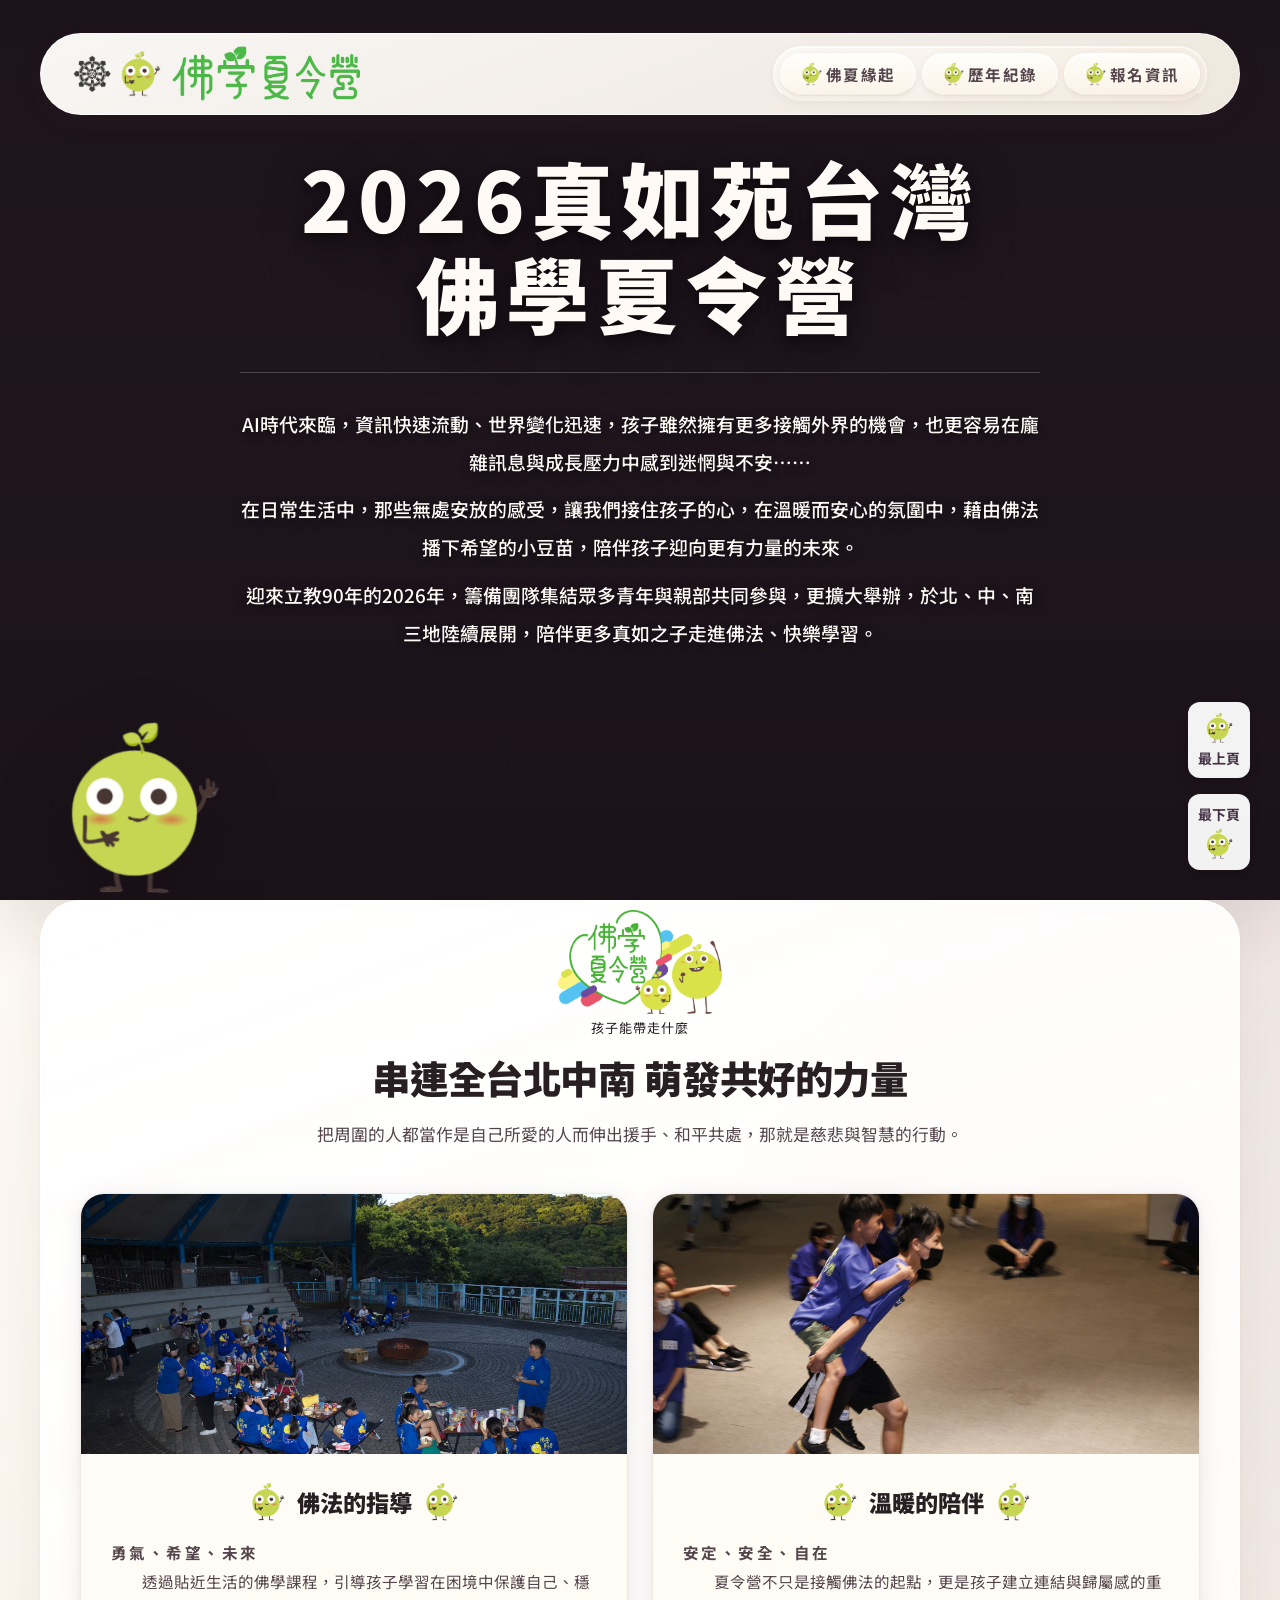
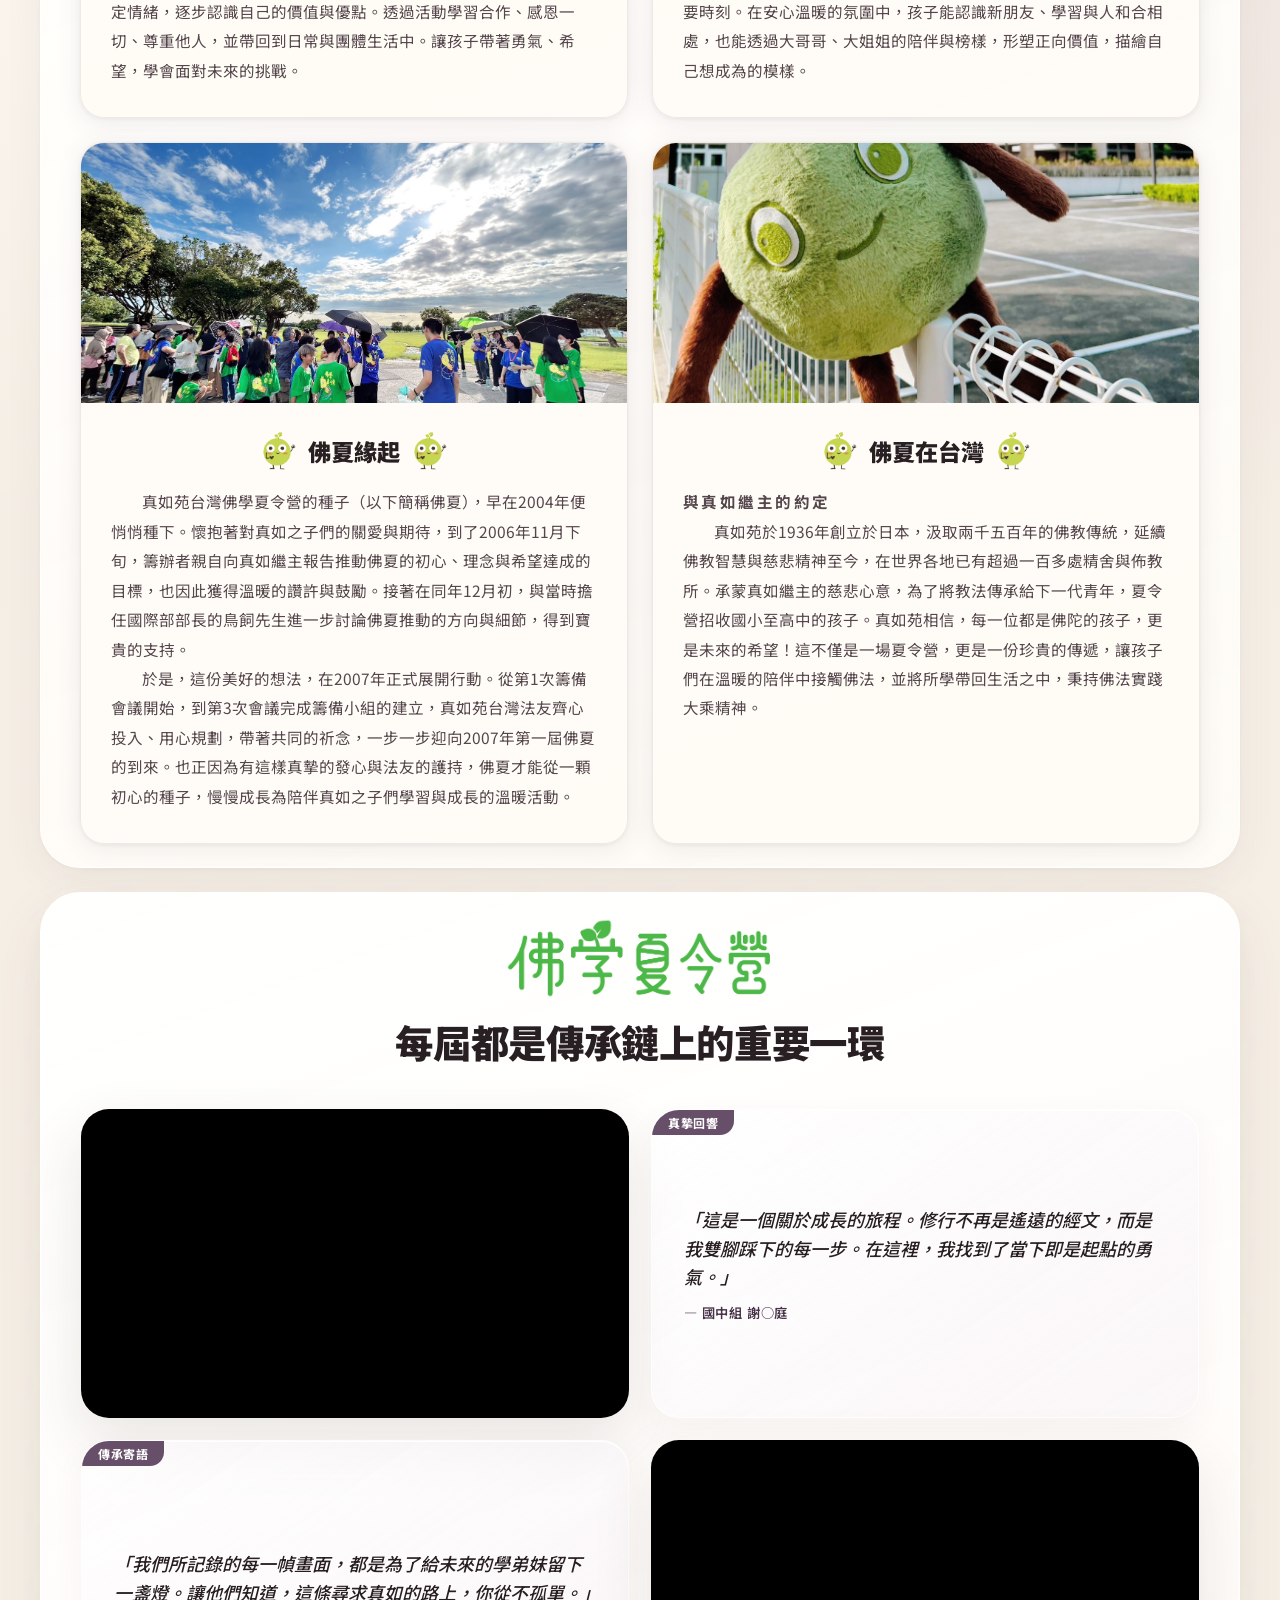
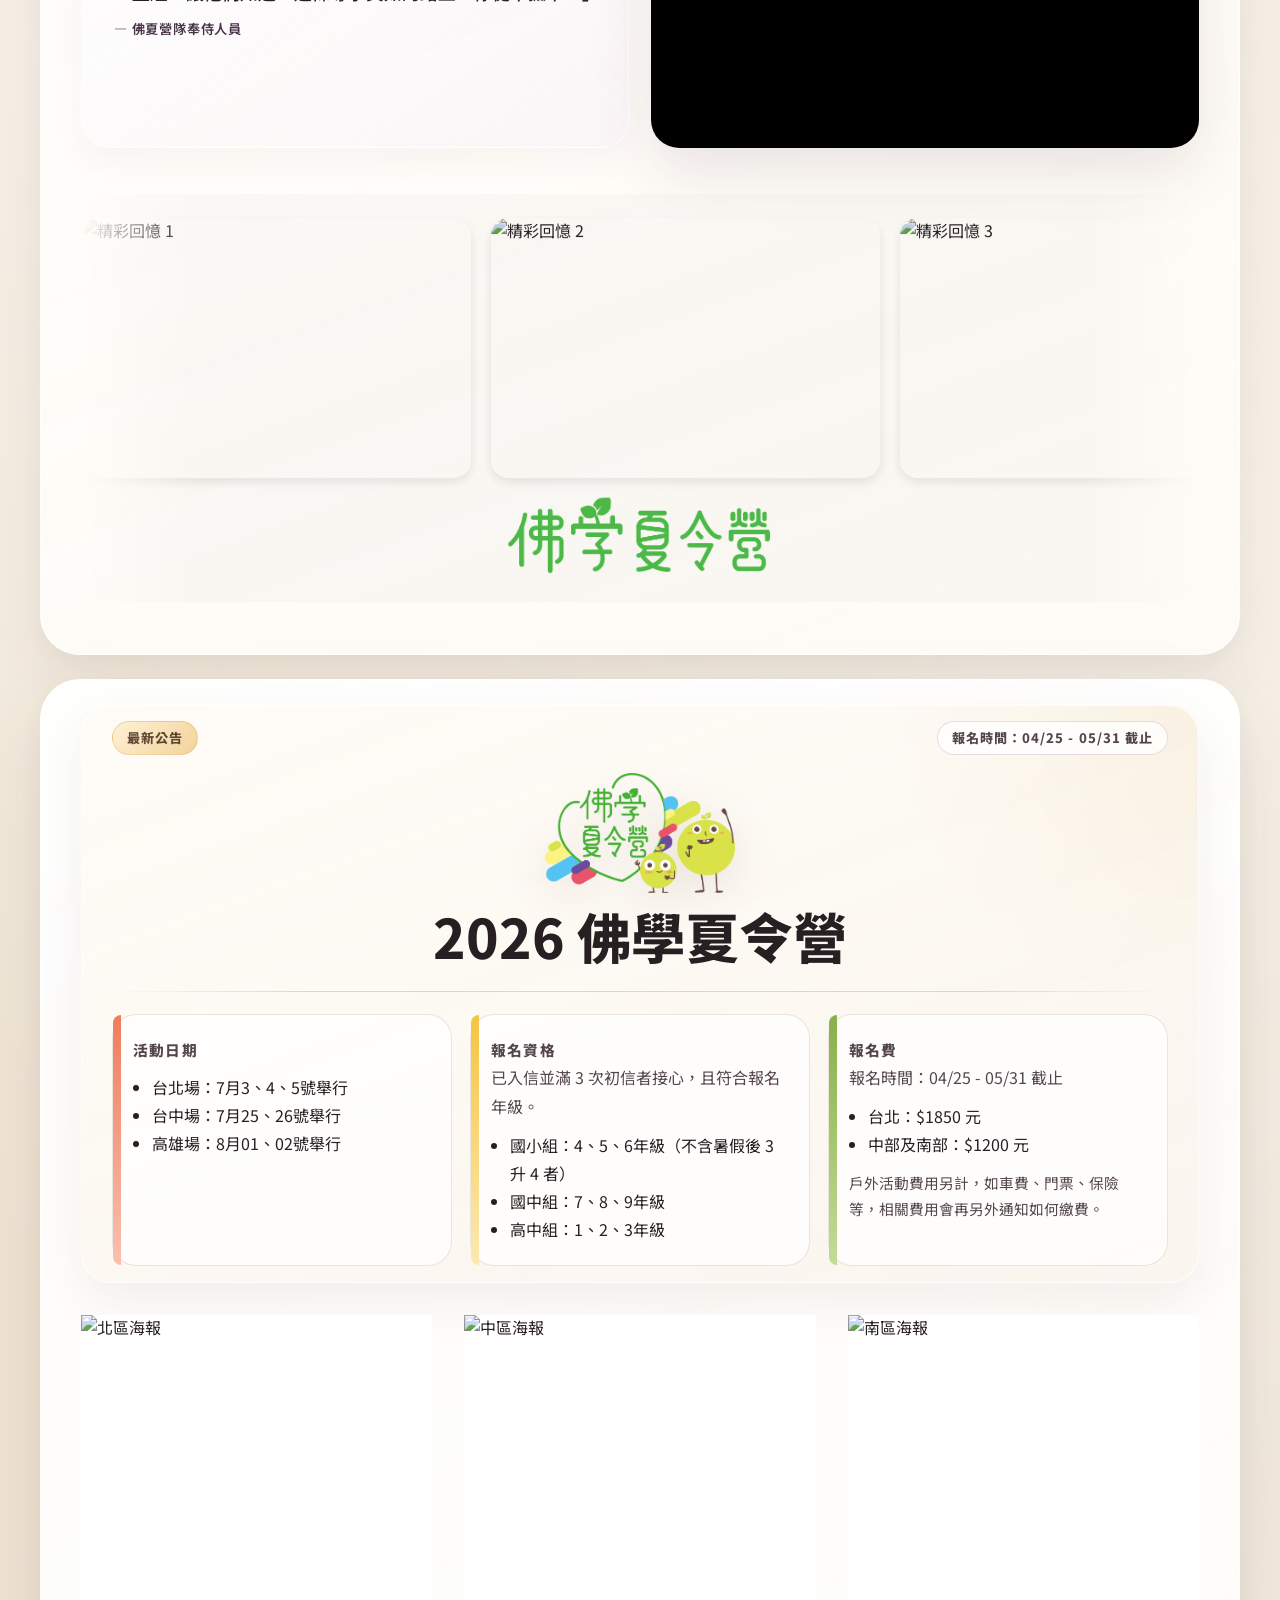
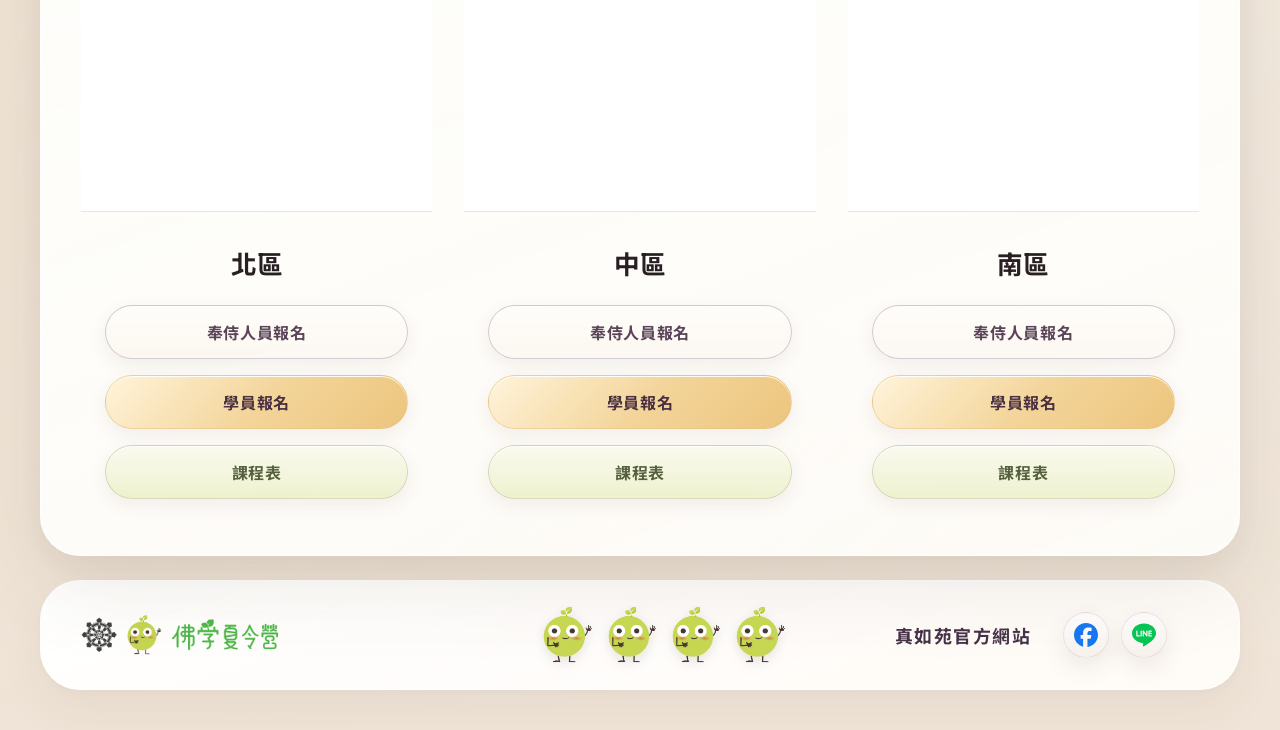
==== commit 2efb765e: "Add files via upload" ====
--- a/index.html
+++ b/index.html
@@ -257,7 +257,7 @@
                   src="./images/logo06.png" style="height: 40px; width: auto; object-fit: contain;" width="40" height="40" loading="lazy">佛夏緣起<img
                   src="./images/logo06.png" style="height: 40px; width: auto; object-fit: contain;" width="40" height="40" loading="lazy"></h3>
               <p>
-                    真如苑台灣佛學夏令營的種子（以下簡稱佛夏），早在2004年便悄悄種下。懷抱著對真如之子們的關愛與期待，到了2006年11月下旬，籌辦者親自向真如繼主報告推動佛夏的初心、理念與希望達成的目標，也因此獲得溫暖的讚許與鼓勵。接著在同年12月初，與當時擔任國際部部長的烏飼先生進一步討論佛夏推動的方向與細節，得到寶貴的支持。
+                    真如苑台灣佛學夏令營的種子（以下簡稱佛夏），早在2004年便悄悄種下。懷抱著對真如之子們的關愛與期待，到了2006年11月下旬，籌辦者親自向真如繼主報告推動佛夏的初心、理念與希望達成的目標，也因此獲得溫暖的讚許與鼓勵。接著在同年12月初，與當時擔任國際部部長的鳥飼先生進一步討論佛夏推動的方向與細節，得到寶貴的支持。
               </p>
               <p>
                     於是，這份美好的想法，在2007年正式展開行動。從第1次籌備會議開始，到第3次會議完成籌備小組的建立，真如苑台灣法友齊心投入、用心規劃，帶著共同的祈念，一步一步迎向2007年第一屆佛夏的到來。也正因為有這樣真摯的發心與法友的護持，佛夏才能從一顆初心的種子，慢慢成長為陪伴真如之子們學習與成長的溫暖活動。
@@ -271,11 +271,10 @@
             </div>
             <div class="value-body">
               <h3 style="display: flex; align-items: center; justify-content: center; gap: 12px;"><img
-                  src="./images/logo06.png" style="height: 40px; width: auto; object-fit: contain;" width="40" height="40" loading="lazy">台灣限定的佛夏體驗<img
+                  src="./images/logo06.png" style="height: 40px; width: auto; object-fit: contain;" width="40" height="40" loading="lazy">佛夏在台灣<img
                   src="./images/logo06.png" style="height: 40px; width: auto; object-fit: contain;" width="40" height="40" loading="lazy"></h3>
-              <p class="value-sub">一場只有在台灣才能遇見的佛夏旅程</p>
-              <p>真如苑在1936年創立於日本，汲取兩千五百年的傳統，傳承佛教智慧與慈悲的理念至今，在世界各地已有超過一百多處精舍與佈教所。承蒙真如繼主的慈悲心意，這項僅於台灣舉辦的佛學夏令營，招收國小至高中的孩子。</p>
-              <p>真如苑相信，每一位都是佛陀的孩子，更是未來的希望！這不僅是一場夏令營，更是一份珍貴的祝福，讓孩子們在溫暖的陪伴中接觸佛法，帶回各自生活之中，秉持佛法實踐大乘精神。</p>
+              <p class="value-sub">與真如繼主的約定</p>
+              <p>真如苑於1936年創立於日本，汲取兩千五百年的佛教傳統，延續佛教智慧與慈悲精神至今，在世界各地已有超過一百多處精舍與佈教所。承蒙真如繼主的慈悲心意，為了將教法傳承給下一代青年，夏令營招收國小至高中的孩子。真如苑相信，每一位都是佛陀的孩子，更是未來的希望！這不僅是一場夏令營，更是一份珍貴的傳遞，讓孩子們在溫暖的陪伴中接觸佛法，並將所學帶回生活之中，秉持佛法實踐大乘精神。</p>
             </div>
           </article>
         </div>
@@ -290,7 +289,7 @@
         <div class="moments-grid">
           <!-- 第 1 格：主題影片 -->
           <div class="video-card">
-            <iframe src="https://www.youtube.com/embed/8fUchPuwtiA?si=ZXa2fX8lzw5XKEMo"
+            <iframe src="https://www.youtube.com/embed/isAKiN4Tmro?rel=0&showinfo=0&iv_load_policy=3&modestbranding=1"
               title="2026 真如苑台灣夏令營"
               allow="accelerometer; autoplay; clipboard-write; encrypted-media; gyroscope; picture-in-picture"
               allowfullscreen>
@@ -313,7 +312,7 @@
 
           <!-- 第 4 格：活動影片 -->
           <div class="video-card">
-            <iframe src="https://www.youtube.com/embed/isAKiN4Tmro?si=ViNlJVZT6zwvlZ8g"
+            <iframe src="https://www.youtube.com/embed/ahmia2ROEqk?rel=0&showinfo=0&iv_load_policy=3&modestbranding=1"
               title="種下種子"
               allow="accelerometer; autoplay; clipboard-write; encrypted-media; gyroscope; picture-in-picture"
               allowfullscreen>
--- a/styles.css
+++ b/styles.css
@@ -2276,6 +2276,10 @@
     transform: scale(0.85);
     transform-origin: bottom right;
   }
+
+  .moment-quote p {
+    margin-top: 1em;
+  }
 }
 
 @media (max-width: 640px) {
@@ -2412,6 +2416,7 @@
   .moment-quote p {
     font-size: 0.98rem !important;
     line-height: 1.7;
+    margin-top: 1em;
   }
 
   .moments-marquee img {
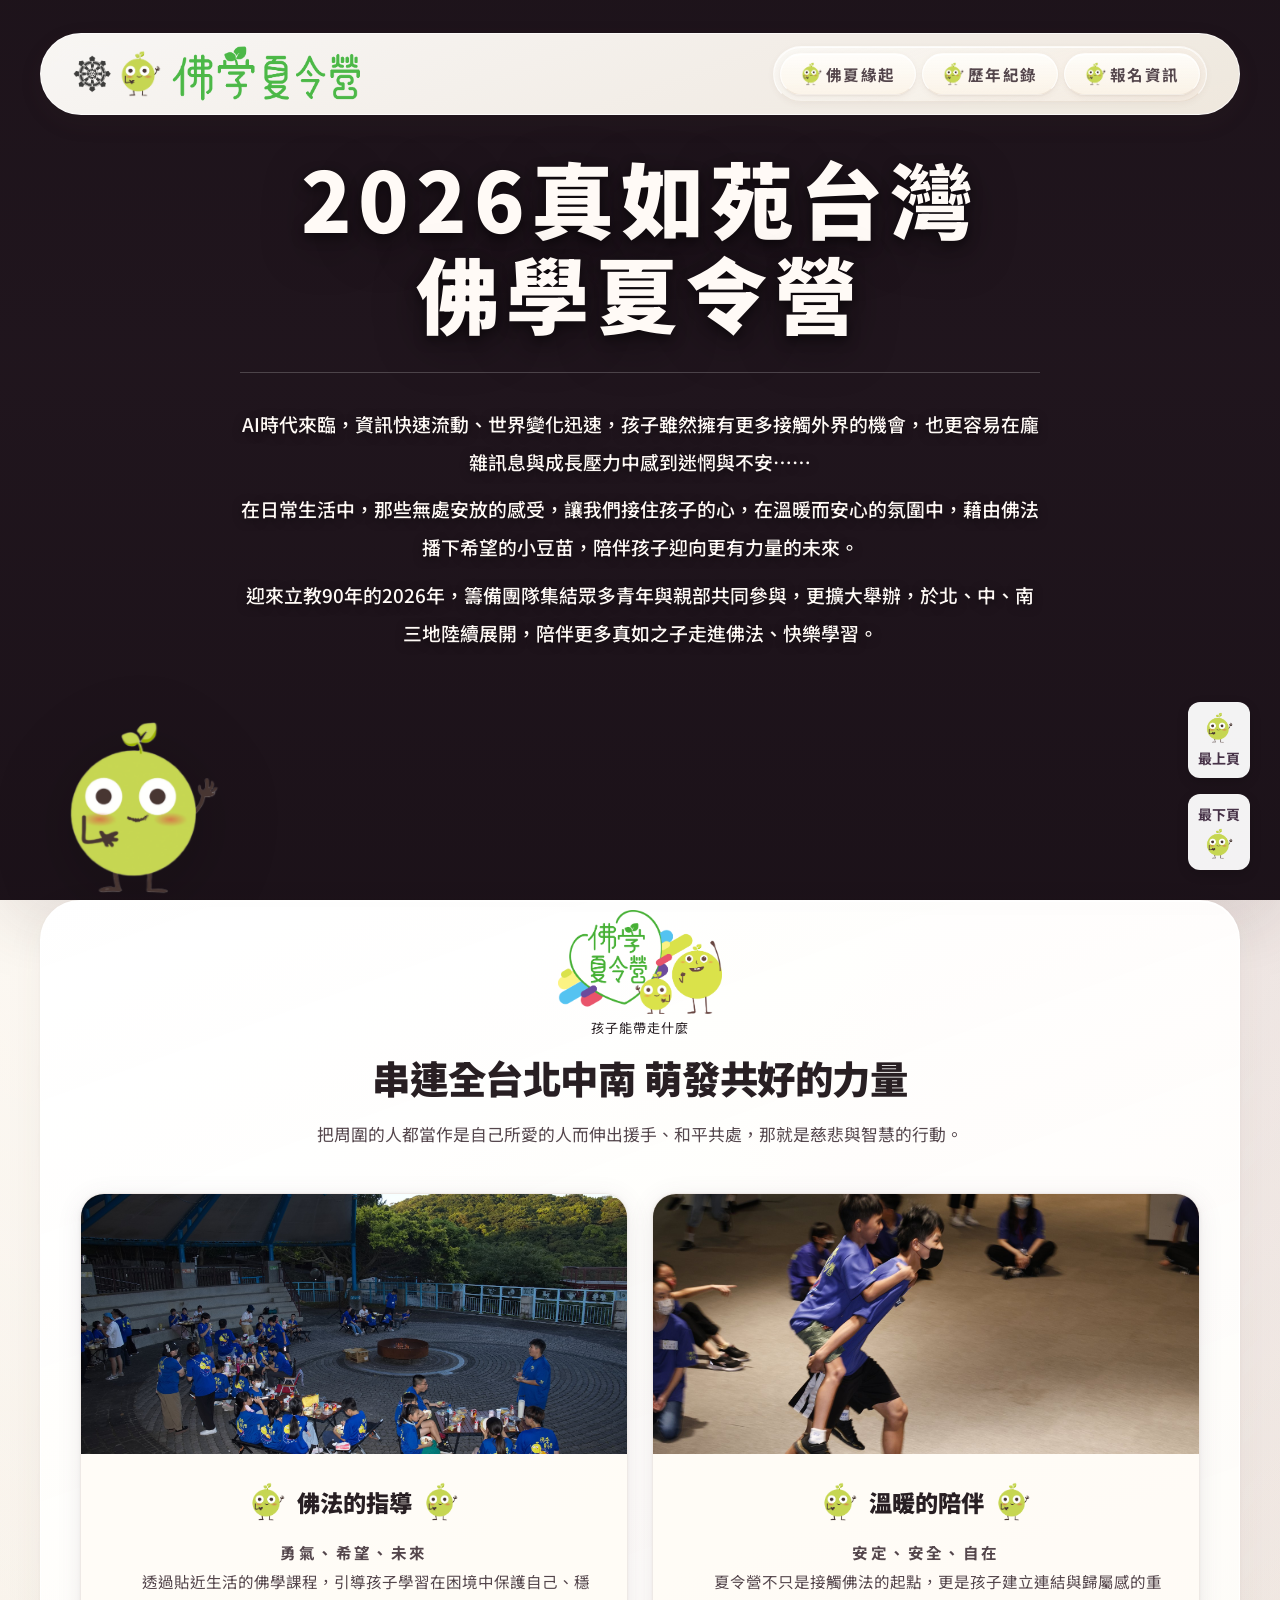
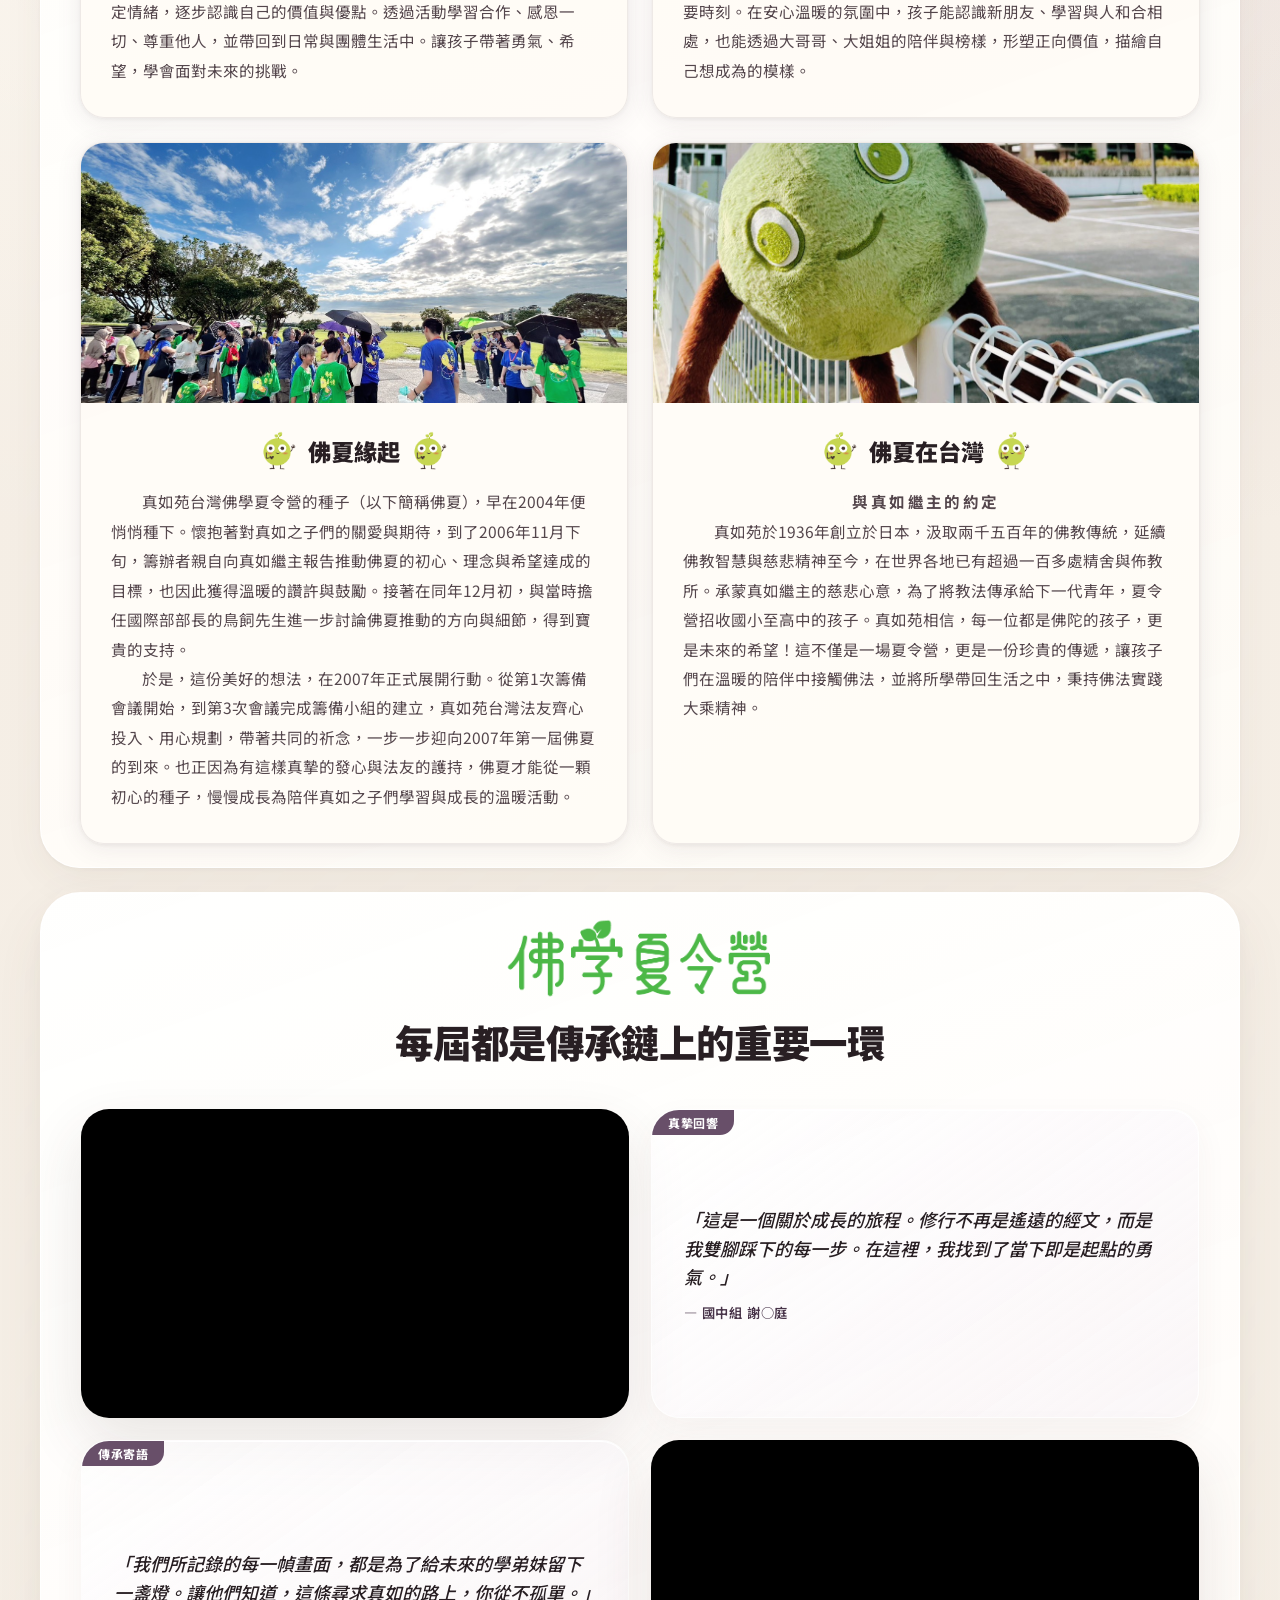
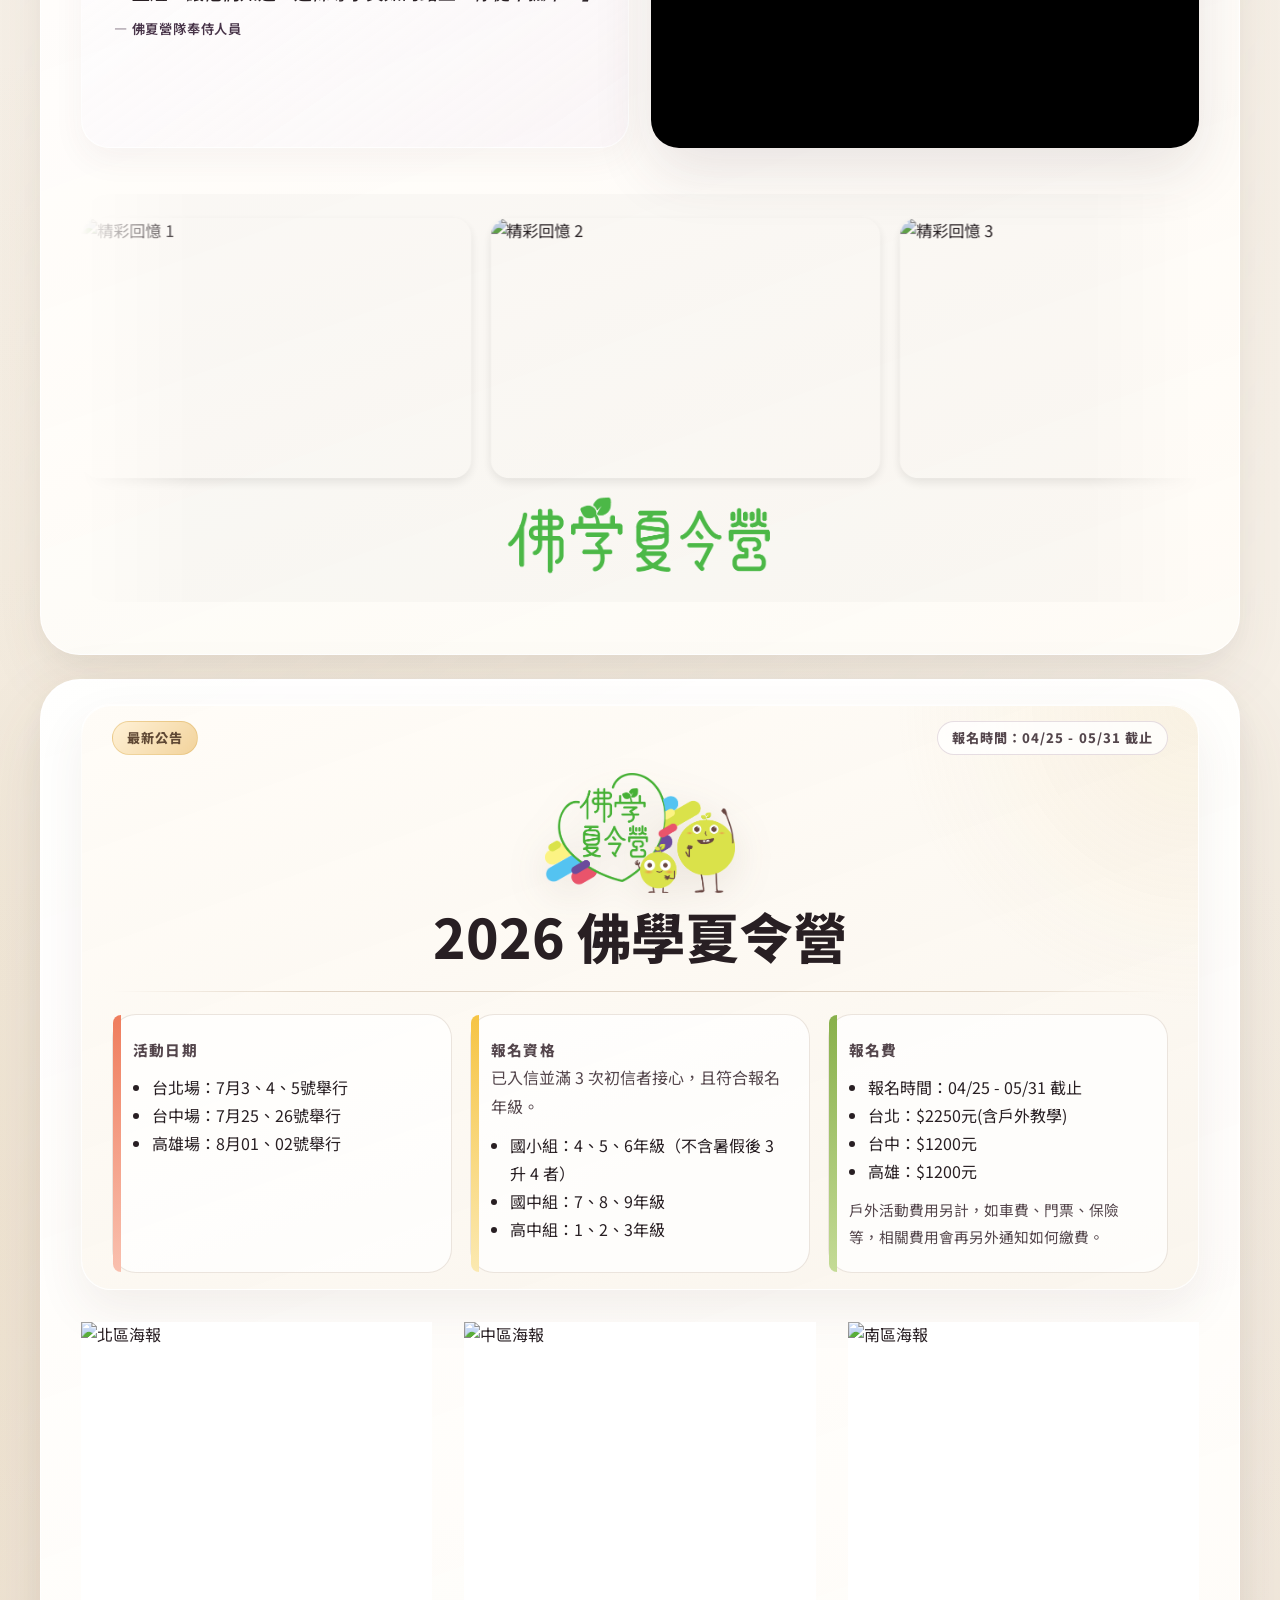
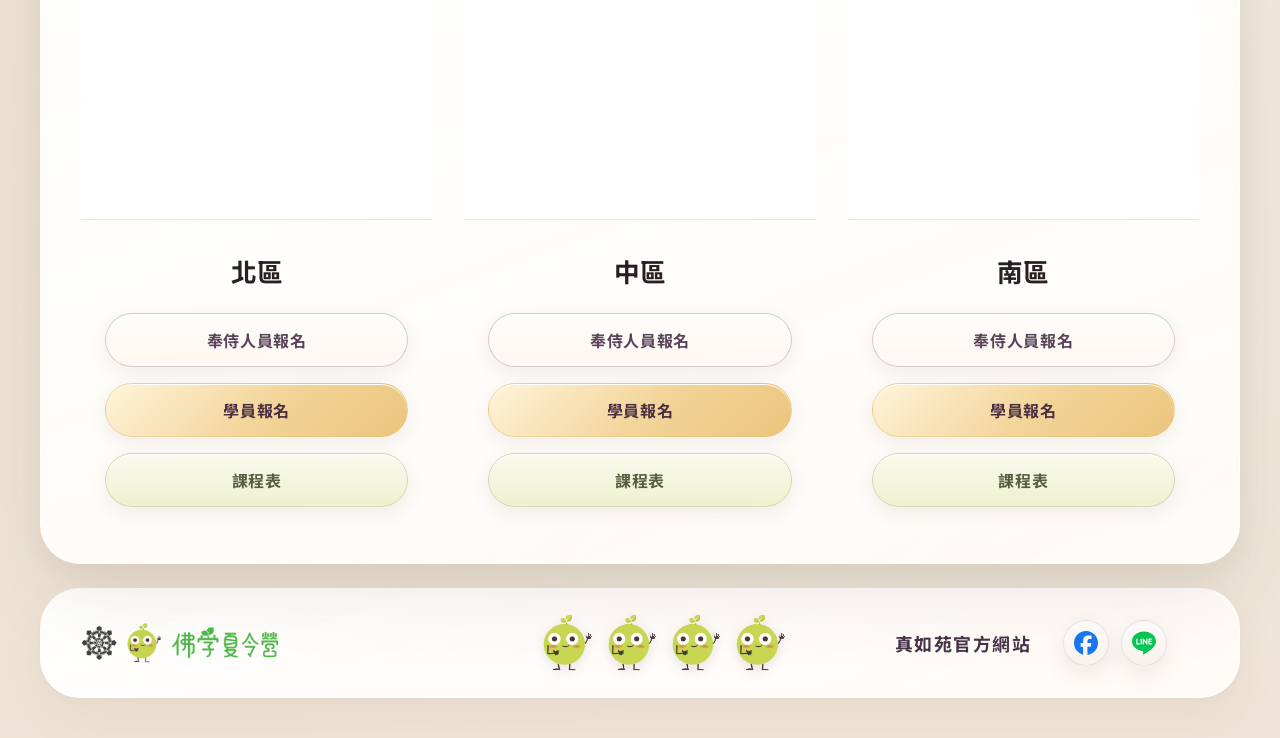
==== commit 82e9c529: "Add files via upload" ====
--- a/index.html
+++ b/index.html
@@ -374,15 +374,16 @@
               </ul>
             </article>
 
-            <article class="register-info-panel register-info-panel-fee">
-              <p class="register-info-label">報名費</p>
-              <p>報名時間：04/25 - 05/31 截止</p>
-              <ul class="register-info-list compact">
-                <li>台北：$1850 元</li>
-                <li>中部及南部：$1200 元</li>
-              </ul>
-              <p class="register-info-note">戶外活動費用另計，如車費、門票、保險等，相關費用會再另外通知如何繳費。</p>
-            </article>
+            <article class="register-info-panel register-info-panel-fee">
+              <p class="register-info-label">報名費</p>
+              <ul class="register-info-list compact">
+                <li>報名時間：04/25 - 05/31 截止</li>
+                <li>台北：$2250元(含戶外教學)</li>
+                <li>台中：$1200元</li>
+                <li>高雄：$1200元</li>
+              </ul>
+              <p class="register-info-note">戶外活動費用另計，如車費、門票、保險等，相關費用會再另外通知如何繳費。</p>
+            </article>
           </div>
         </section>
 
--- a/styles.css
+++ b/styles.css
@@ -1163,6 +1163,12 @@
     border-radius: 28px;
   }
 
+  .register-info-panel p,
+  .register-info-panel ul,
+  .register-info-panel .register-info-note {
+    text-align: left;
+  }
+
   .register-mascot-wrap img {
     height: 80px !important;
   }
@@ -1835,6 +1841,7 @@
   font-weight: 700;
   letter-spacing: 0.16em;
   color: var(--accent);
+  text-align: center;
 }
 
 .value-body h3 {
@@ -2359,6 +2366,12 @@
   .register-info-panel {
     padding: 14px 14px 14px 18px !important;
     border-radius: 14px !important;
+  }
+
+  .register-info-panel p,
+  .register-info-panel ul,
+  .register-info-panel .register-info-note {
+    text-align: left !important;
   }
 
   .register-info-panel::before {
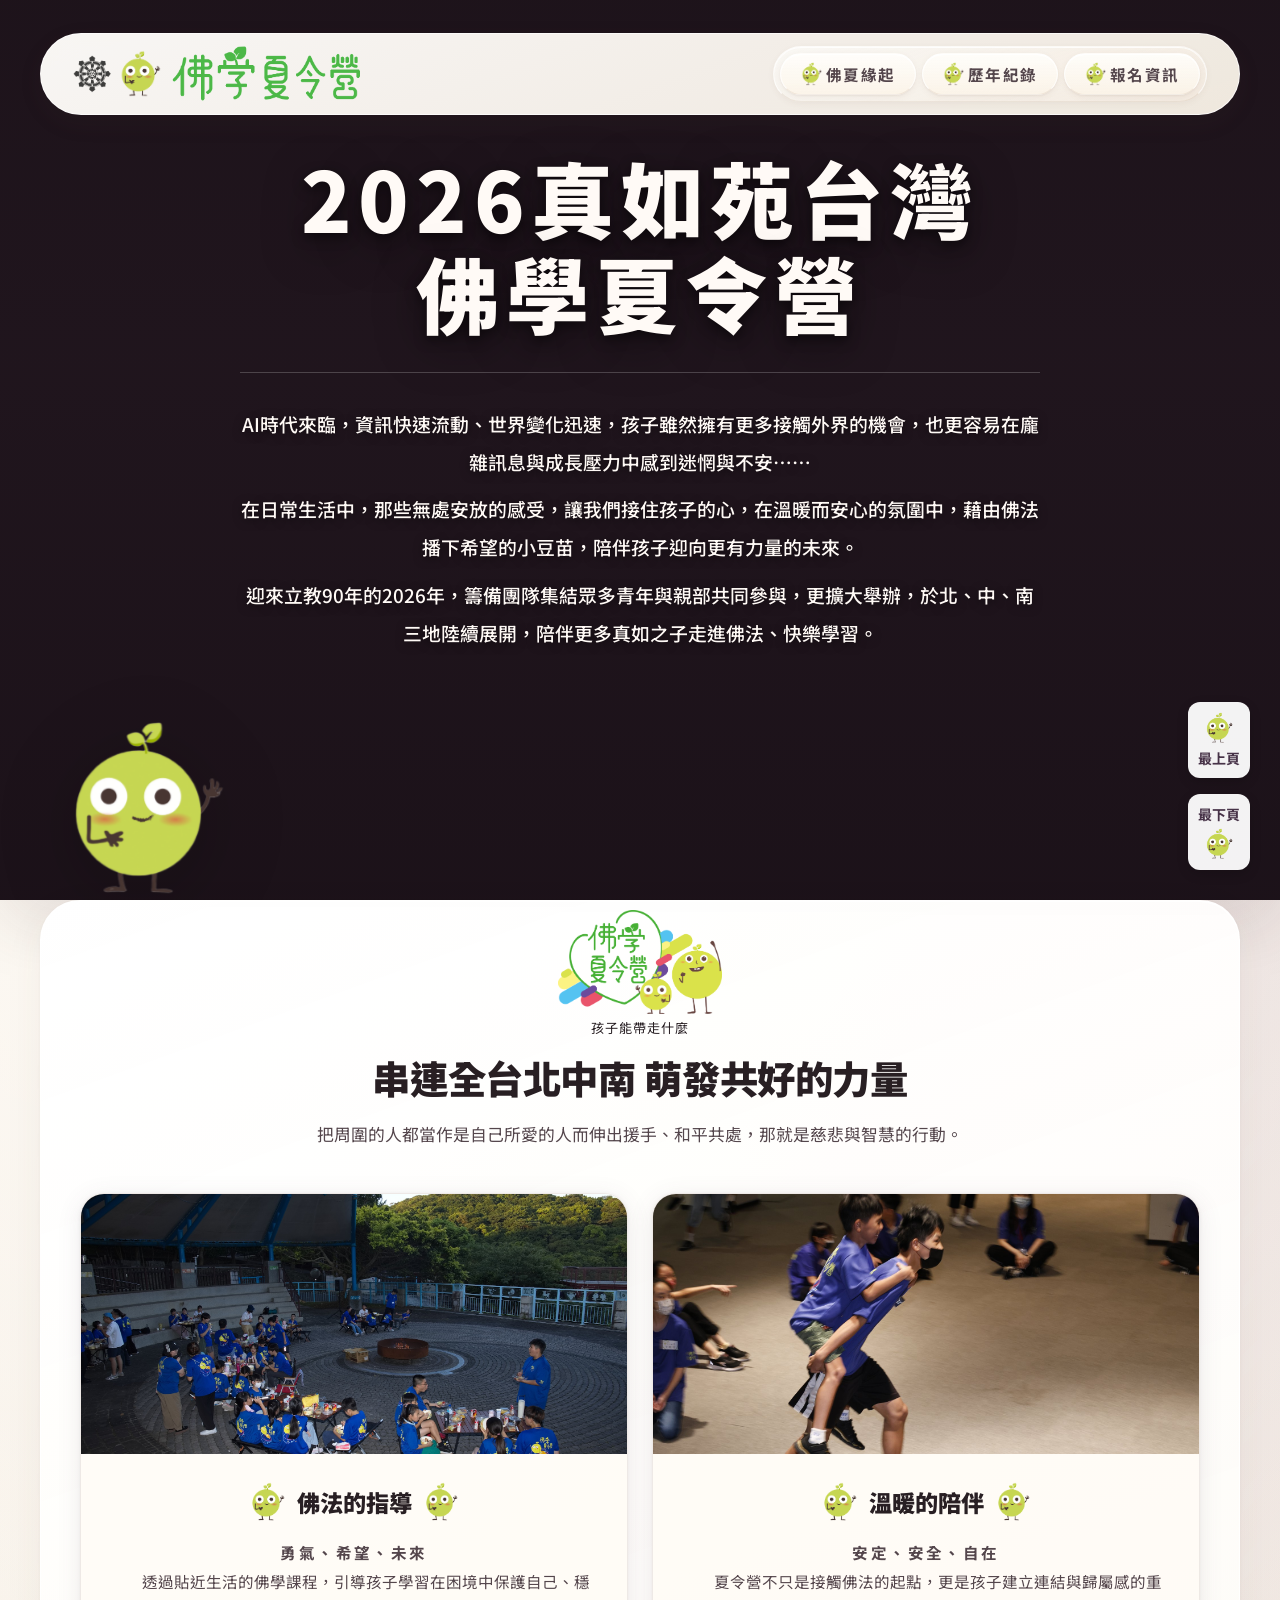
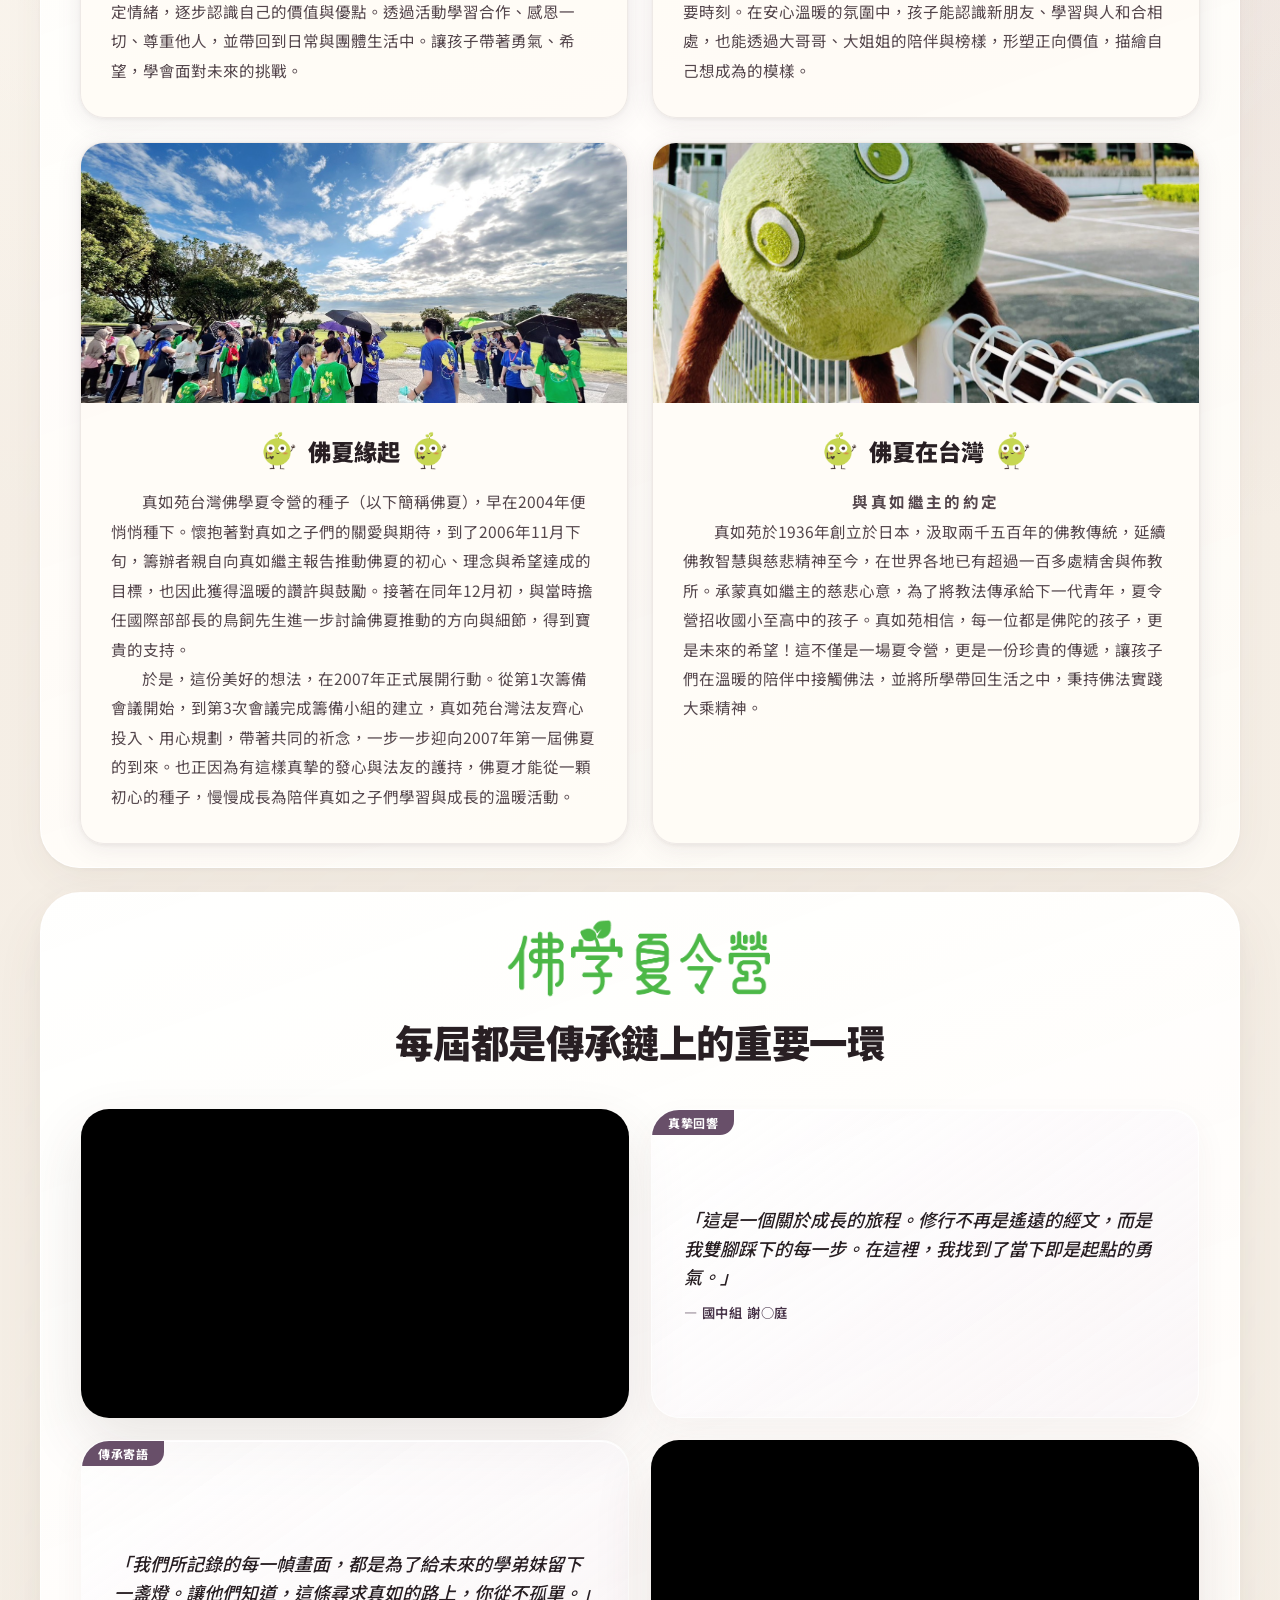
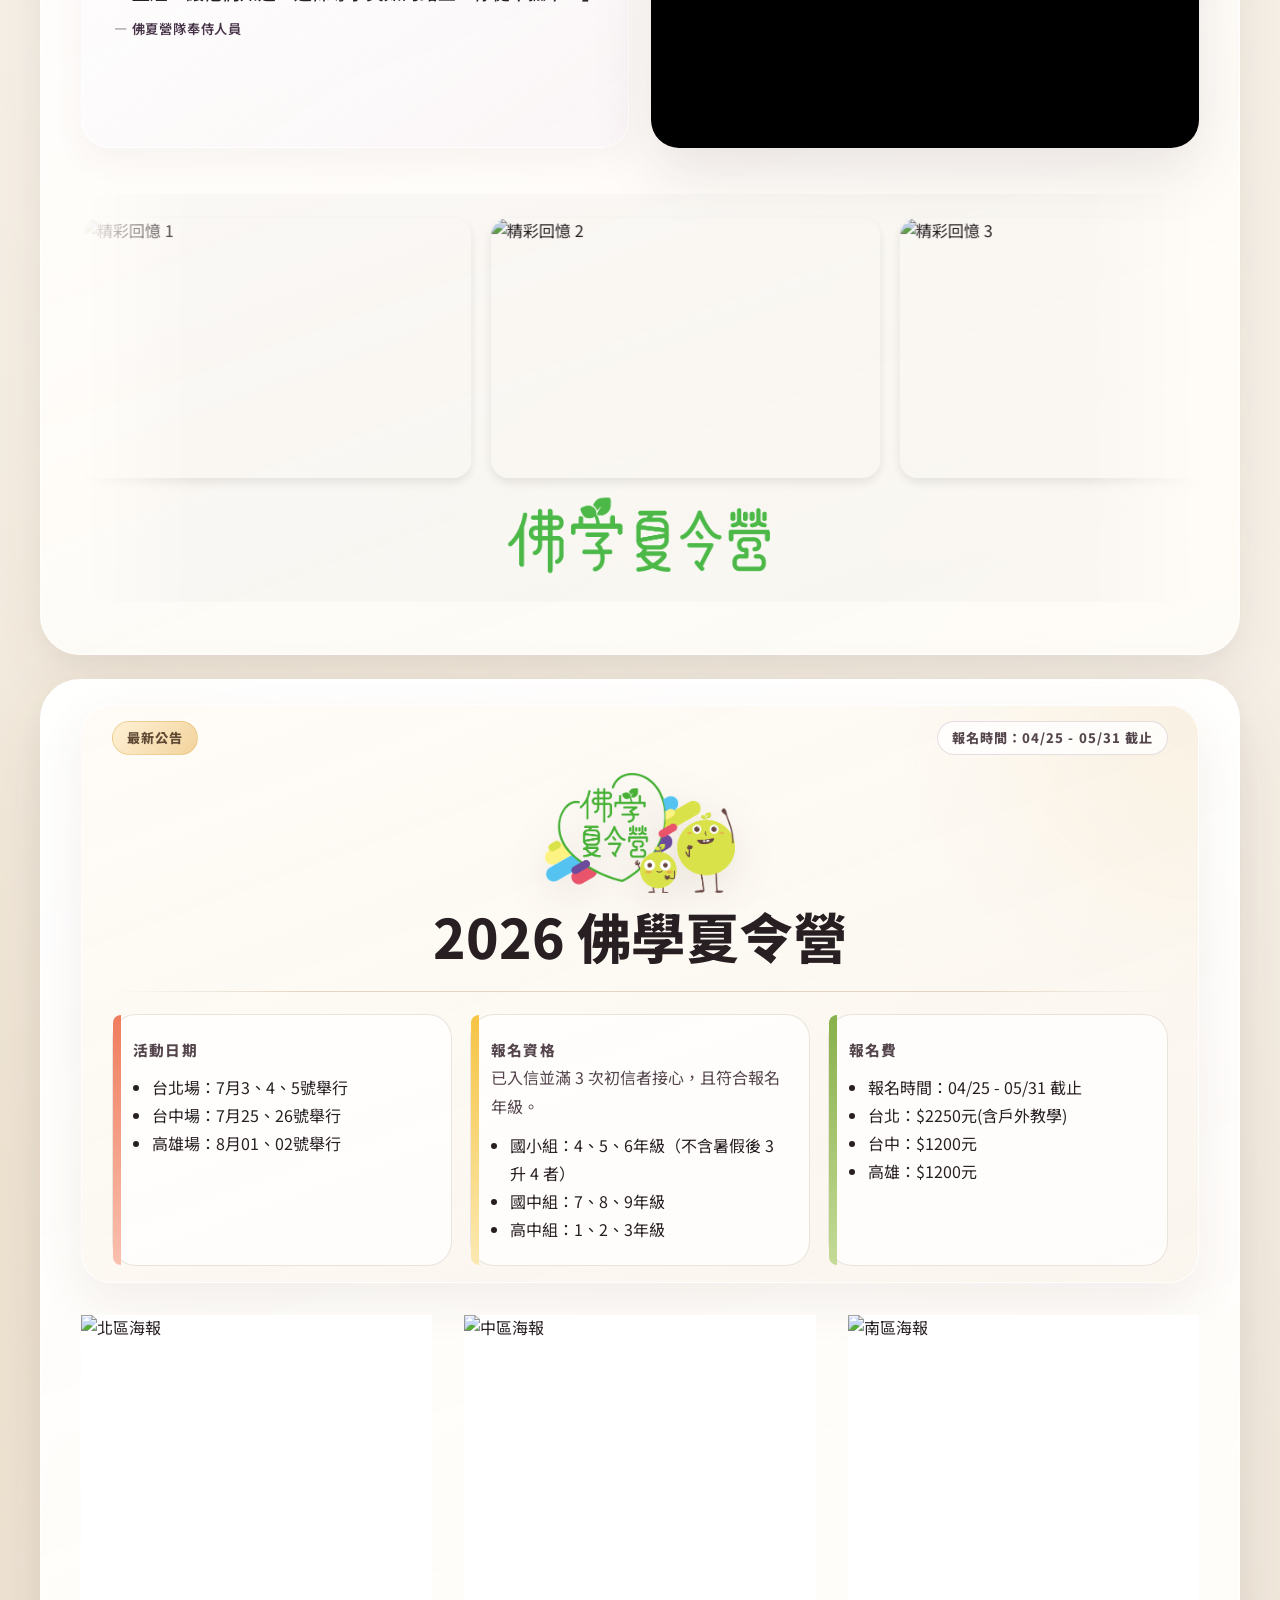
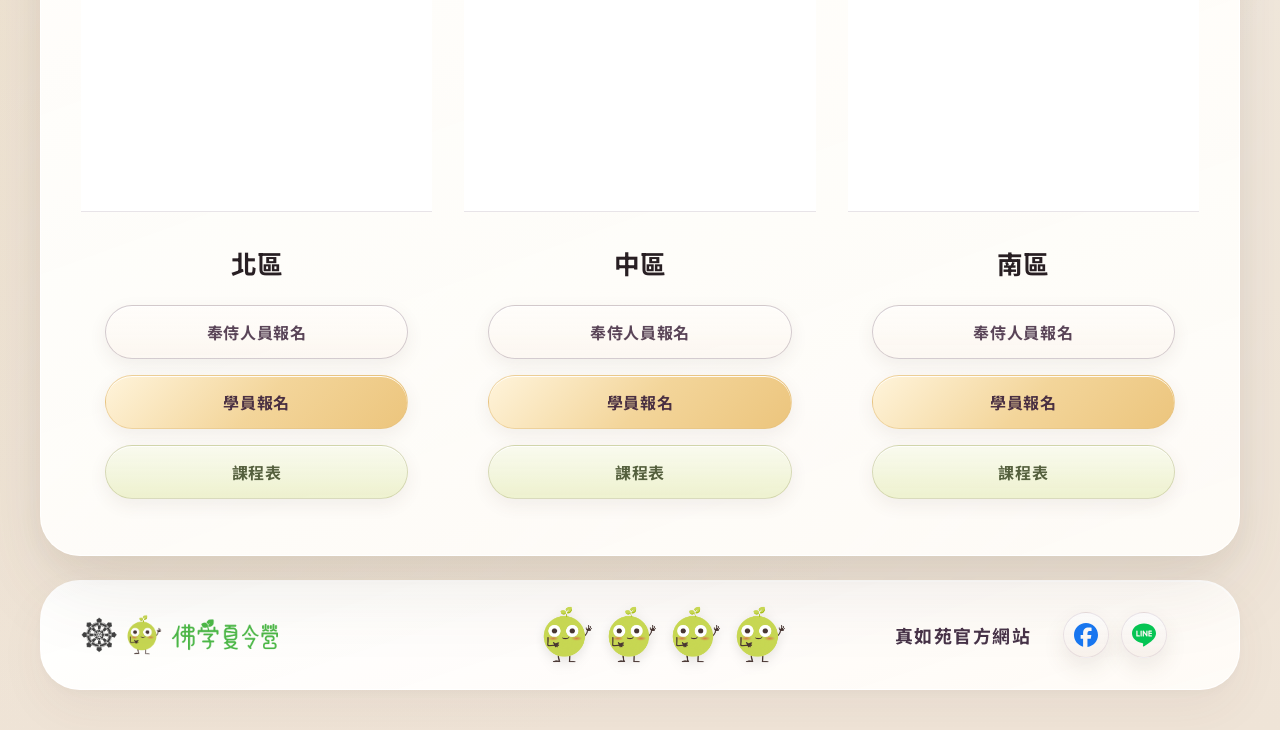
==== commit 0d5d3549: "Add files via upload" ====
--- a/index.html
+++ b/index.html
@@ -289,7 +289,7 @@
         <div class="moments-grid">
           <!-- 第 1 格：主題影片 -->
           <div class="video-card">
-            <iframe src="https://www.youtube.com/embed/isAKiN4Tmro?rel=0&showinfo=0&iv_load_policy=3&modestbranding=1"
+            <iframe src="https://www.youtube.com/embed/SP6KH2KIwKA?si=HlPrg0F0C4KUNylT"
               title="2026 真如苑台灣夏令營"
               allow="accelerometer; autoplay; clipboard-write; encrypted-media; gyroscope; picture-in-picture"
               allowfullscreen>
@@ -312,7 +312,7 @@
 
           <!-- 第 4 格：活動影片 -->
           <div class="video-card">
-            <iframe src="https://www.youtube.com/embed/ahmia2ROEqk?rel=0&showinfo=0&iv_load_policy=3&modestbranding=1"
+            <iframe src="https://www.youtube.com/embed/isAKiN4Tmro?si=zfse6GnMqdJFAD6M"
               title="種下種子"
               allow="accelerometer; autoplay; clipboard-write; encrypted-media; gyroscope; picture-in-picture"
               allowfullscreen>
@@ -374,16 +374,15 @@
               </ul>
             </article>
 
-            <article class="register-info-panel register-info-panel-fee">
-              <p class="register-info-label">報名費</p>
-              <ul class="register-info-list compact">
-                <li>報名時間：04/25 - 05/31 截止</li>
-                <li>台北：$2250元(含戶外教學)</li>
-                <li>台中：$1200元</li>
-                <li>高雄：$1200元</li>
-              </ul>
-              <p class="register-info-note">戶外活動費用另計，如車費、門票、保險等，相關費用會再另外通知如何繳費。</p>
-            </article>
+            <article class="register-info-panel register-info-panel-fee">
+              <p class="register-info-label">報名費</p>
+              <ul class="register-info-list compact">
+                <li>報名時間：04/25 - 05/31 截止</li>
+                <li>台北：$2250元(含戶外教學)</li>
+                <li>台中：$1200元</li>
+                <li>高雄：$1200元</li>
+              </ul>
+            </article>
           </div>
         </section>
 
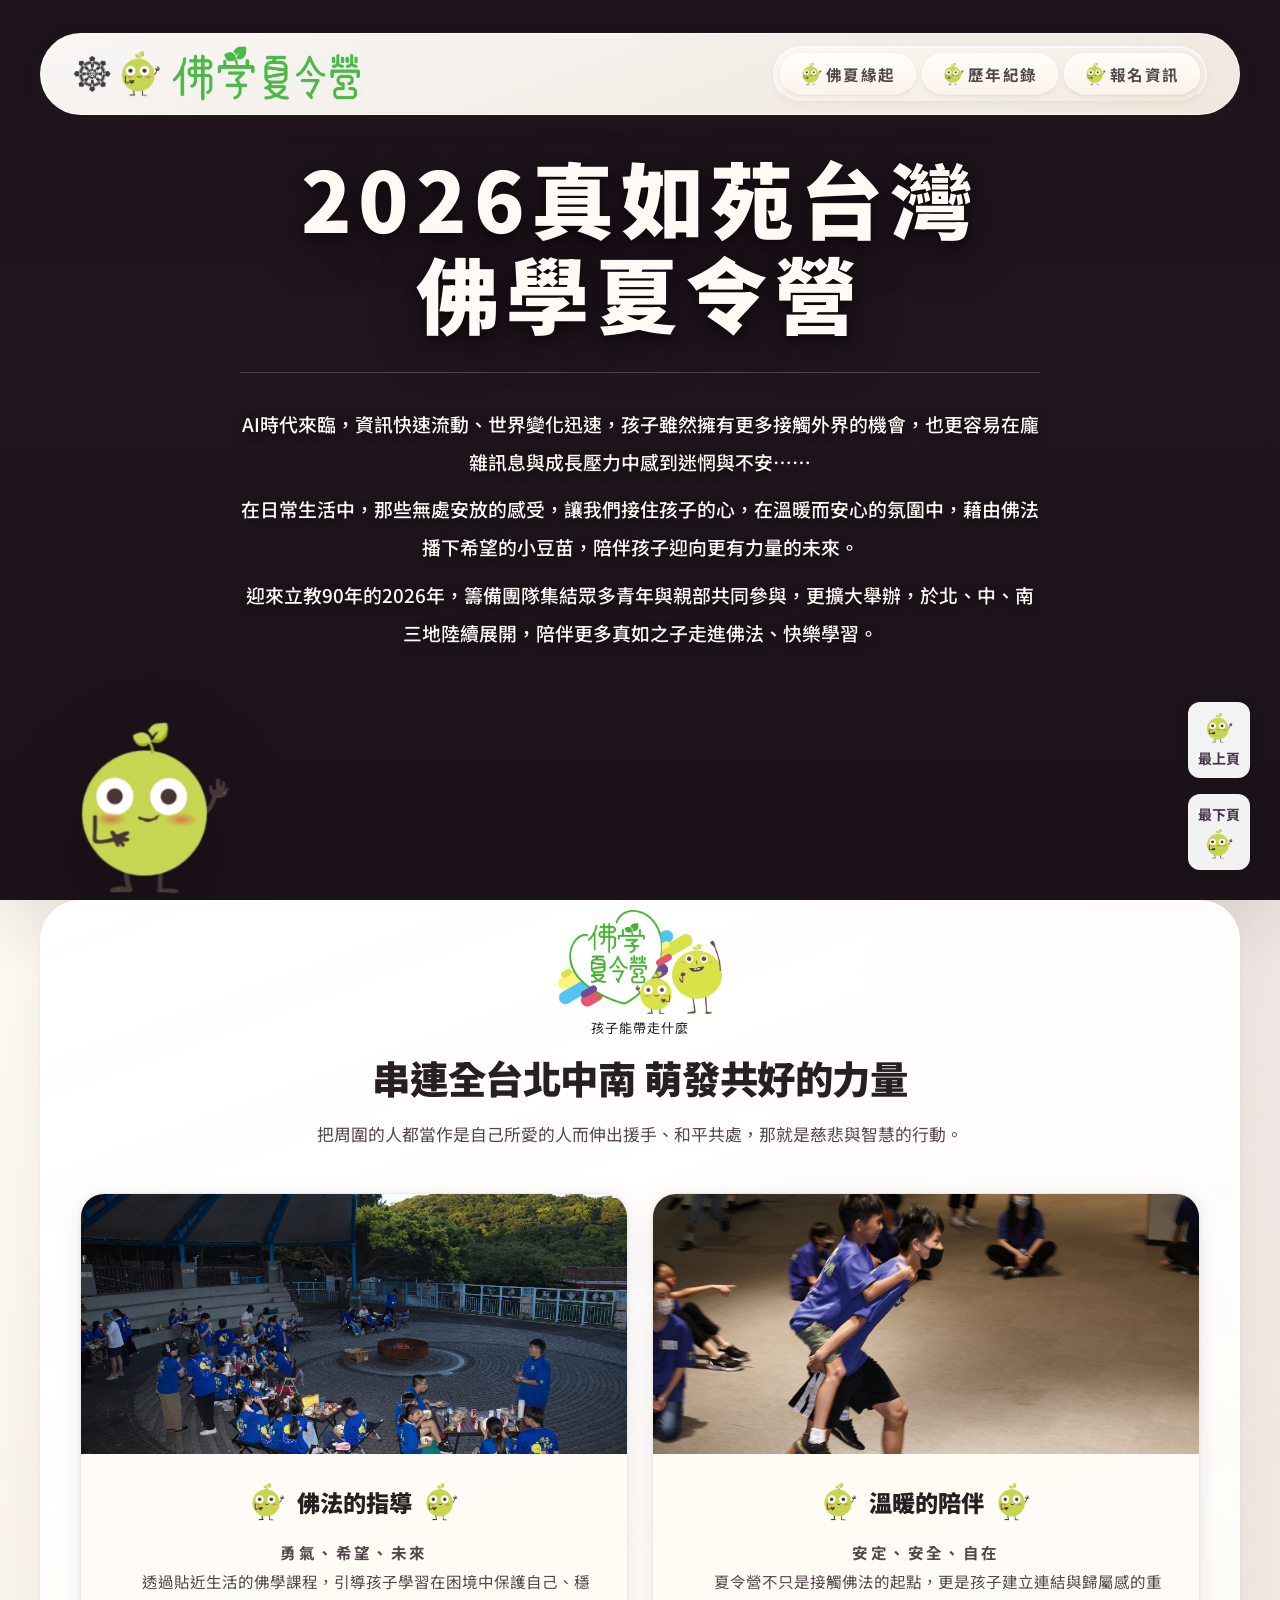
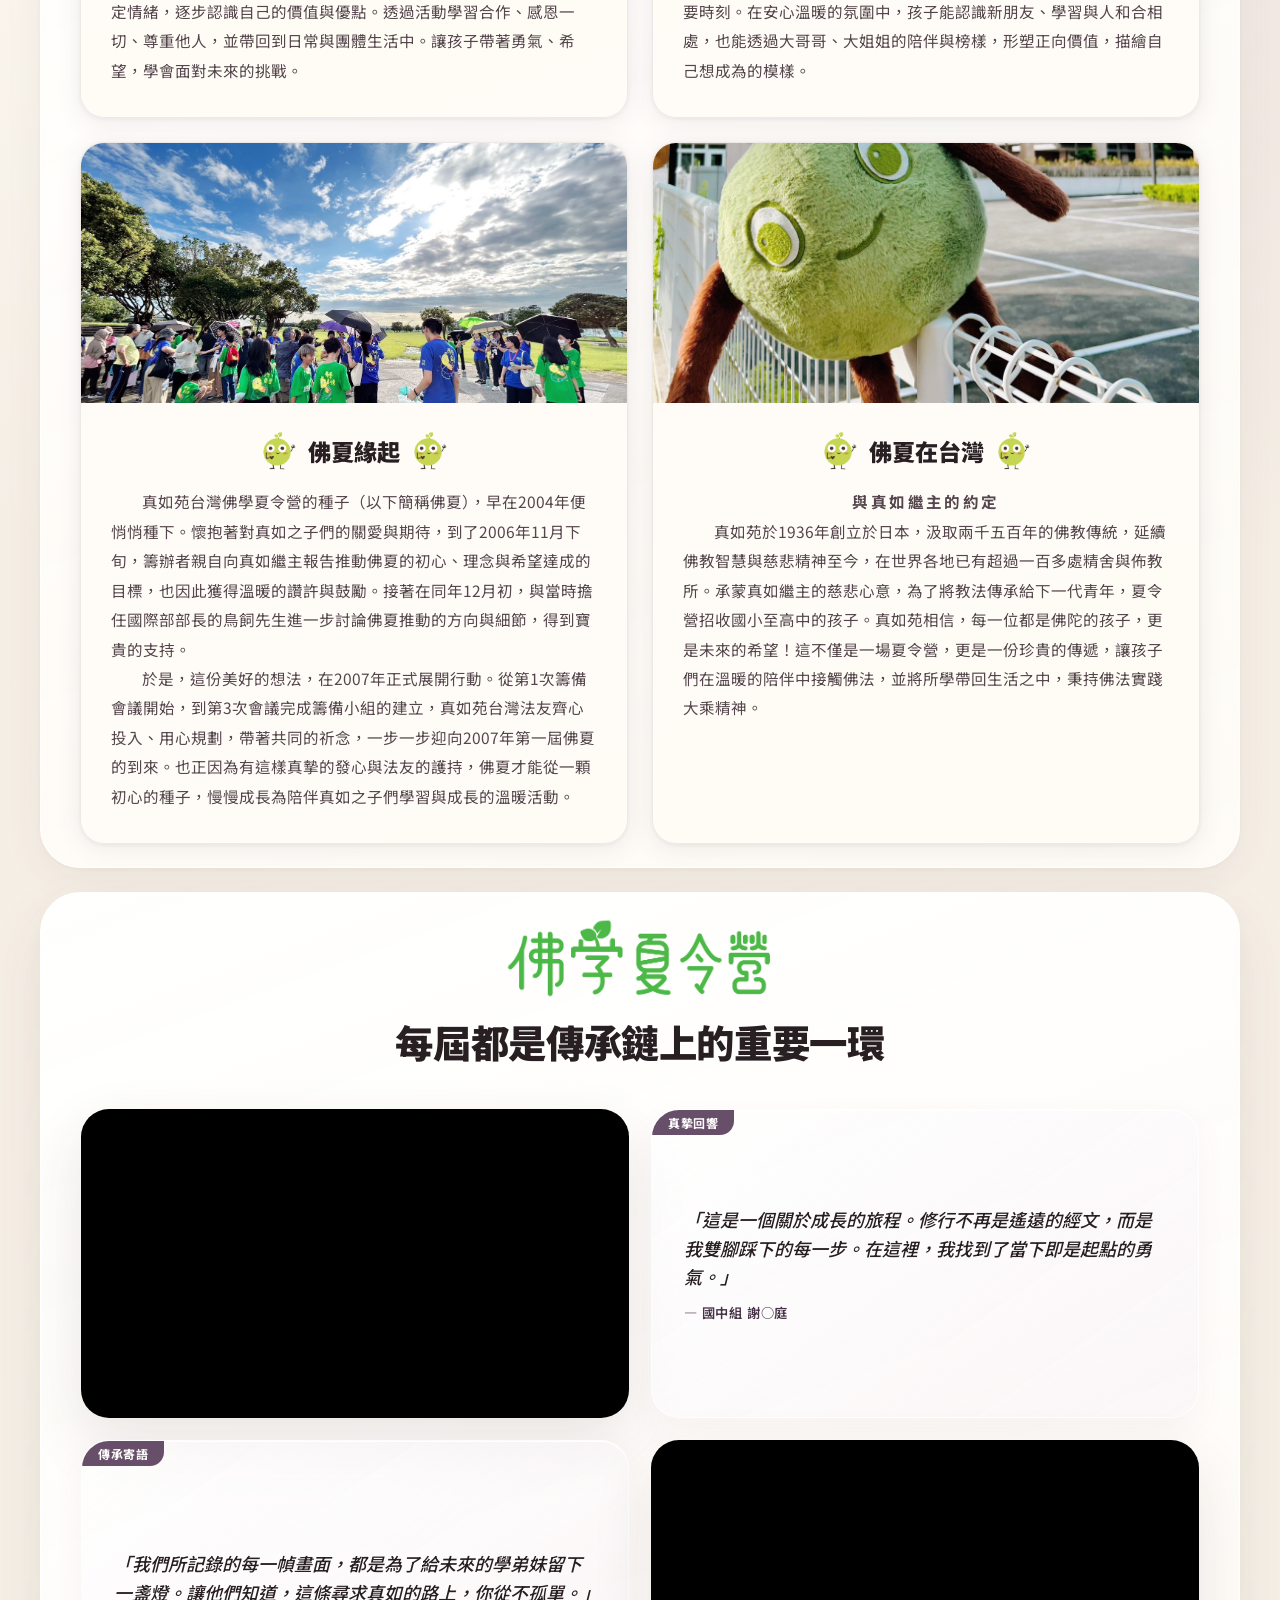
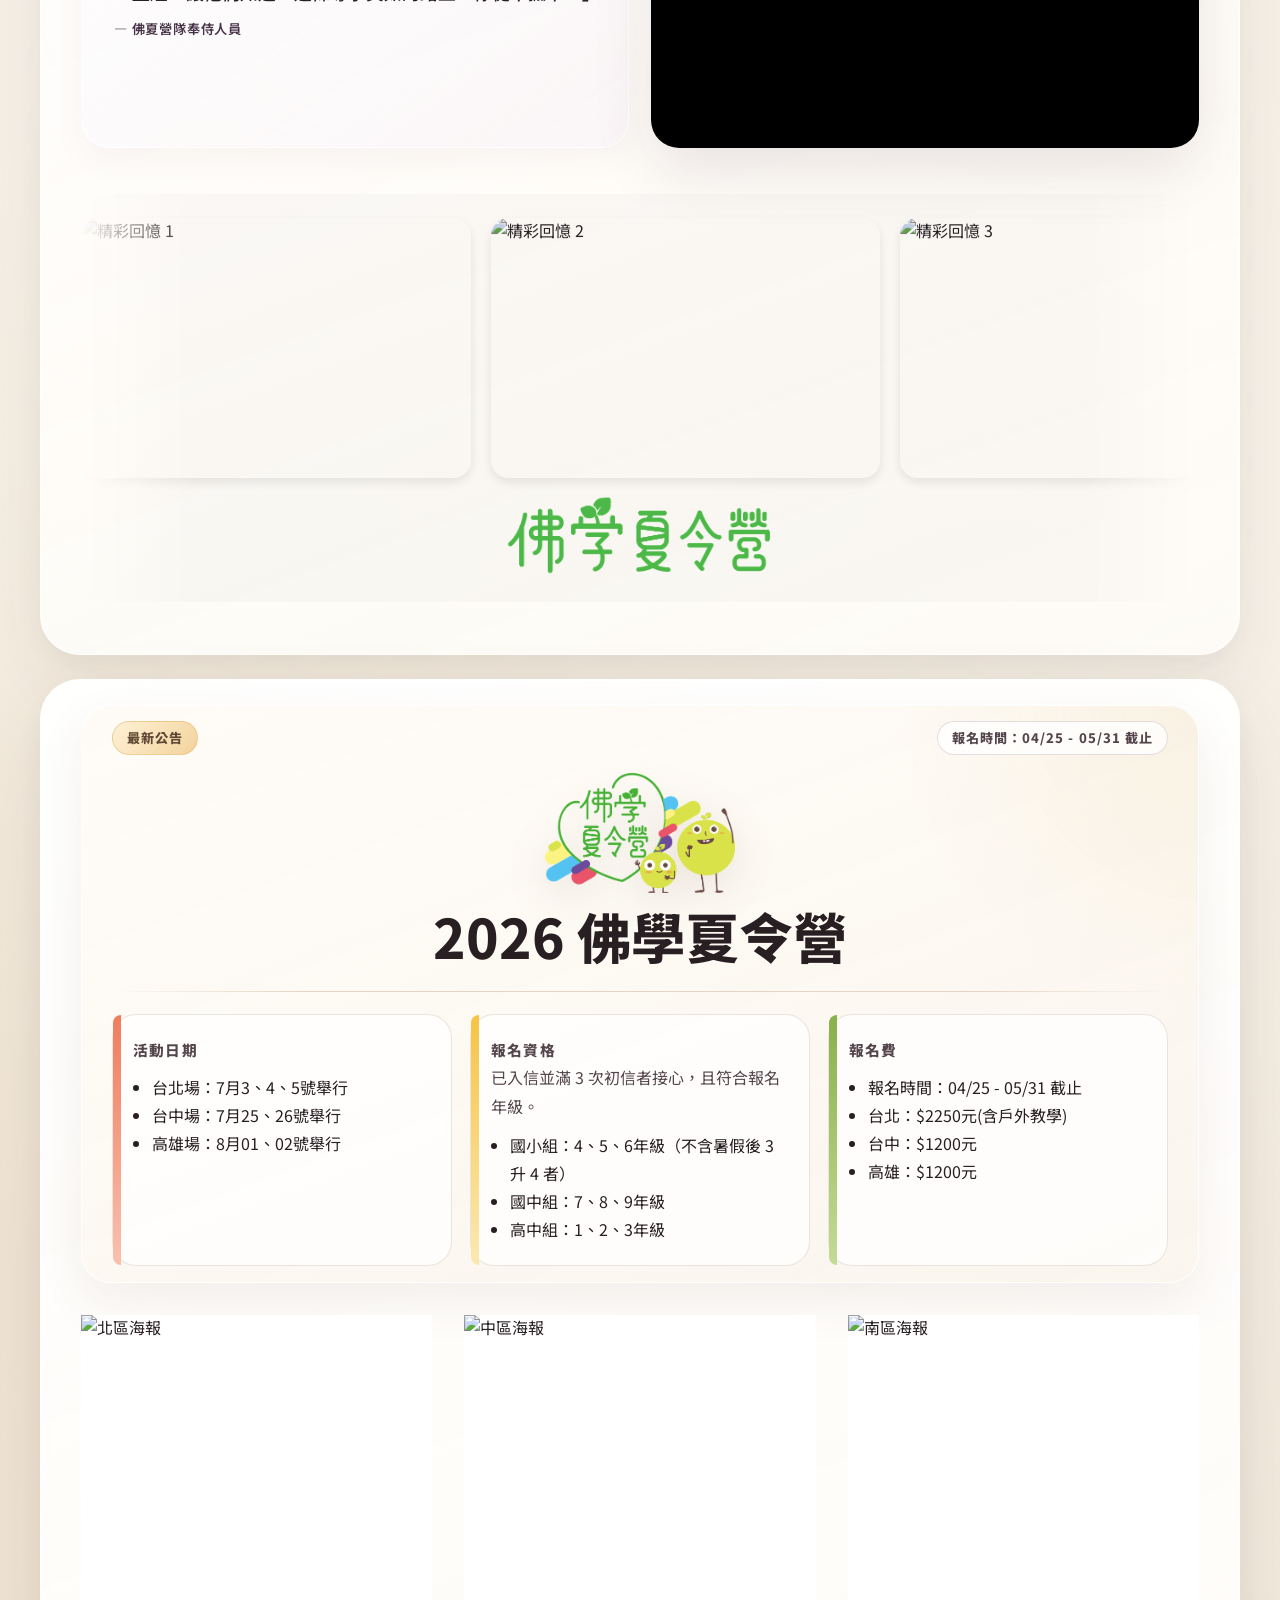
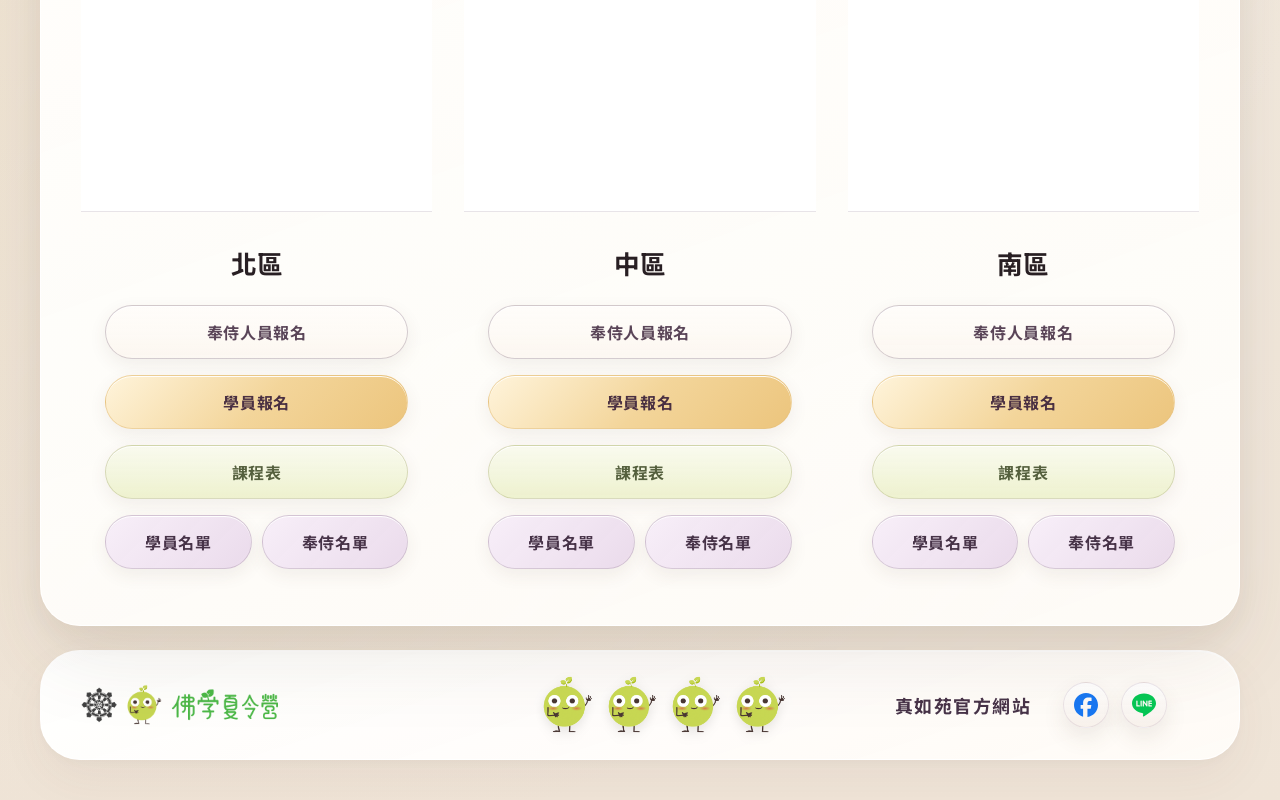
==== commit 8d5a5adb: "Add files via upload" ====
--- a/index.html
+++ b/index.html
@@ -15,25 +15,48 @@
     rel="stylesheet" />
   <link rel="stylesheet" href="./styles.css" />
   <script>
-    /* 核心課程表控制邏輯 - 強制顯示版 */
-    window.showCourseSchedule = function(imageUrl, title) {
-      console.log('Open Schedule:', imageUrl);
-      var modal = document.getElementById('courseModal');
-      var img = document.getElementById('modalImg');
-      if (modal && img) {
-        img.src = imageUrl;
-        img.alt = title;
-        modal.classList.add('is-active');
-        document.body.style.overflow = 'hidden';
-      }
-    };
-    window.closeCourseModal = function() {
-      var modal = document.getElementById('courseModal');
-      if (modal) {
-        modal.classList.remove('is-active');
-        document.body.style.overflow = '';
-      }
-    };
+    /* 共用檔案預覽視窗：支援圖片與 PDF */
+    window.showFilePreview = function(fileUrl, title) {
+      var modal = document.getElementById('courseModal');
+      var img = document.getElementById('modalImg');
+      var pdf = document.getElementById('modalPdf');
+      var modalTitle = document.getElementById('modalTitle');
+      var openFile = document.getElementById('modalOpenFile');
+      if (modal && img && pdf) {
+        var isPdf = /\.pdf(?:[?#].*)?$/i.test(fileUrl);
+        modal.classList.toggle('is-pdf', isPdf);
+        modal.classList.toggle('is-image', !isPdf);
+        img.hidden = isPdf;
+        img.style.display = isPdf ? 'none' : 'block';
+        pdf.hidden = !isPdf;
+        pdf.style.display = isPdf ? 'block' : 'none';
+        img.src = isPdf ? '' : fileUrl;
+        pdf.src = isPdf ? fileUrl + '#view=FitH' : '';
+        img.alt = title;
+        if (modalTitle) modalTitle.textContent = title;
+        if (openFile) openFile.href = fileUrl;
+        modal.classList.add('is-active');
+        modal.setAttribute('aria-hidden', 'false');
+        document.body.style.overflow = 'hidden';
+        var closeButton = modal.querySelector('.course-modal-close');
+        if (closeButton) closeButton.focus();
+      }
+    };
+    window.showCourseSchedule = window.showFilePreview;
+    window.closeCourseModal = function() {
+      var modal = document.getElementById('courseModal');
+      if (modal) {
+        modal.classList.remove('is-active');
+        modal.classList.remove('is-pdf', 'is-image');
+        modal.setAttribute('aria-hidden', 'true');
+        document.body.style.overflow = '';
+        var pdf = document.getElementById('modalPdf');
+        if (pdf) {
+          pdf.src = '';
+          pdf.style.display = 'none';
+        }
+      }
+    };
   </script>
   <style>
     /* 頁尾吉祥物樣式與動畫 */
@@ -401,11 +424,15 @@
                   style="width: 100%; display: flex; justify-content: center; text-decoration: none;">奉侍人員報名</a>
                 <a href="https://forms.gle/WmTx62JrUkfhSMXP6" target="_blank" class="button button-primary"
                   style="width: 100%; display: flex; justify-content: center; text-decoration: none;">學員報名</a>
-                <a href="javascript:void(0);" onclick="window.showCourseSchedule('./images/佛夏北區課程表.jpg', '北區課程表')" class="button button-tertiary"
-                  style="width: 100%; display: flex; justify-content: center; text-decoration: none;">課程表</a>
-              </div>
-            </div>
-          </article>
+                <a href="javascript:void(0);" onclick="window.showCourseSchedule('./images/佛夏北區課程表.jpg', '北區課程表')" class="button button-tertiary"
+                  style="width: 100%; display: flex; justify-content: center; text-decoration: none;">課程表</a>
+                <div class="roster-buttons">
+                  <button type="button" onclick="window.showFilePreview('./images/北1.jpg', '北區學員名單')" class="button button-roster">學員名單</button>
+                  <button type="button" onclick="window.showFilePreview('./images/北2.pdf', '北區奉侍名單')" class="button button-roster">奉侍名單</button>
+                </div>
+              </div>
+            </div>
+          </article>
 
           <!-- 中區 -->
           <article class="register-card">
@@ -419,11 +446,15 @@
                   style="width: 100%; display: flex; justify-content: center; text-decoration: none;">奉侍人員報名</a>
                 <a href="https://forms.gle/KLtSv7pz6TopgNJy9" target="_blank" class="button button-primary"
                   style="width: 100%; display: flex; justify-content: center; text-decoration: none;">學員報名</a>
-                <a href="javascript:void(0);" onclick="window.showCourseSchedule('./images/佛夏中區課程表.jpg', '中區課程表')" class="button button-tertiary"
-                  style="width: 100%; display: flex; justify-content: center; text-decoration: none;">課程表</a>
-              </div>
-            </div>
-          </article>
+                <a href="javascript:void(0);" onclick="window.showCourseSchedule('./images/佛夏中區課程表.jpg', '中區課程表')" class="button button-tertiary"
+                  style="width: 100%; display: flex; justify-content: center; text-decoration: none;">課程表</a>
+                <div class="roster-buttons">
+                  <button type="button" onclick="window.showFilePreview('./images/中1.jpg', '中區學員名單')" class="button button-roster">學員名單</button>
+                  <button type="button" onclick="window.showFilePreview('./images/中2.pdf', '中區奉侍名單')" class="button button-roster">奉侍名單</button>
+                </div>
+              </div>
+            </div>
+          </article>
 
           <!-- 南區 -->
           <article class="register-card">
@@ -437,11 +468,15 @@
                   style="width: 100%; display: flex; justify-content: center; text-decoration: none;">奉侍人員報名</a>
                 <a href="https://forms.gle/un4iM9c3z95gCch98" target="_blank" class="button button-primary"
                   style="width: 100%; display: flex; justify-content: center; text-decoration: none;">學員報名</a>
-                <a href="javascript:void(0);" onclick="window.showCourseSchedule('./images/佛夏南區課程表.jpg', '南區課程表')" class="button button-tertiary"
-                  style="width: 100%; display: flex; justify-content: center; text-decoration: none;">課程表</a>
-              </div>
-            </div>
-          </article>
+                <a href="javascript:void(0);" onclick="window.showCourseSchedule('./images/佛夏南區課程表.jpg', '南區課程表')" class="button button-tertiary"
+                  style="width: 100%; display: flex; justify-content: center; text-decoration: none;">課程表</a>
+                <div class="roster-buttons">
+                  <button type="button" onclick="window.showFilePreview('./images/南1.jpg', '南區學員名單')" class="button button-roster">學員名單</button>
+                  <button type="button" onclick="window.showFilePreview('./images/南2.pdf', '南區奉侍名單')" class="button button-roster">奉侍名單</button>
+                </div>
+              </div>
+            </div>
+          </article>
         </div>
       </section>
     </main>
@@ -519,15 +554,7 @@
 
   <script src="./site-config.js"></script>
   <script>
-    window.openCourseModal = function(u, t) {
-      var m = document.getElementById('courseModal');
-      var i = document.getElementById('modalImg');
-      if (m && i) { i.src = u; m.classList.add('is-active'); document.body.style.overflow = 'hidden'; }
-    };
-    window.closeCourseModal = function() {
-      var m = document.getElementById('courseModal');
-      if (m) { m.classList.remove('is-active'); document.body.style.overflow = ''; }
-    };
+    window.openCourseModal = window.showFilePreview;
   </script>
   <script>
     // 吉祥物跳躍與音效邏輯
@@ -747,9 +774,12 @@
     window.addEventListener('popstate', updateLineShareLink);
 
     document.addEventListener('DOMContentLoaded', () => {
-      const overlay = document.querySelector('.course-modal-overlay');
-      if (overlay) overlay.addEventListener('click', window.closeCourseModal);
-      updateLineShareLink();
+      const overlay = document.querySelector('.course-modal-overlay');
+      if (overlay) overlay.addEventListener('click', window.closeCourseModal);
+      document.addEventListener('keydown', (event) => {
+        if (event.key === 'Escape') window.closeCourseModal();
+      });
+      updateLineShareLink();
 
       const lineShareLink = document.getElementById('line-share-link');
       if (lineShareLink) {
@@ -757,16 +787,21 @@
       }
     });
   </script>
-  <!-- 可愛風課程表模態框 -->
-  <div id="courseModal" class="course-modal">
-    <div class="course-modal-overlay"></div>
-    <div class="course-modal-content">
-      <button class="course-modal-close" onclick="window.closeCourseModal()" aria-label="關閉視窗">&times;</button>
-      <div class="course-modal-body">
-        <img id="modalImg" src="" alt="課程表" loading="lazy" />
-      </div>
-    </div>
-  </div>
+  <!-- 圖片與 PDF 檔案預覽視窗 -->
+  <div id="courseModal" class="course-modal" role="dialog" aria-modal="true" aria-labelledby="modalTitle" aria-hidden="true">
+    <div class="course-modal-overlay"></div>
+    <div class="course-modal-content">
+      <button class="course-modal-close" onclick="window.closeCourseModal()" aria-label="關閉視窗">&times;</button>
+      <div class="course-modal-header">
+        <h3 id="modalTitle">檔案預覽</h3>
+        <a id="modalOpenFile" href="#" target="_blank" rel="noopener" class="course-modal-open-file">另開檔案</a>
+      </div>
+      <div class="course-modal-body">
+        <img id="modalImg" src="" alt="檔案預覽" />
+        <iframe id="modalPdf" title="PDF 檔案預覽" src="" hidden></iframe>
+      </div>
+    </div>
+  </div>
 </body>
 
 </html>
--- a/styles.css
+++ b/styles.css
@@ -1451,6 +1451,29 @@
   margin: 32px auto 0;
 }
 
+.roster-buttons {
+  display: flex !important;
+  flex-flow: row nowrap !important;
+  gap: 10px;
+  width: 100%;
+}
+
+.roster-buttons .button-roster {
+  flex: 1 1 0;
+  width: calc(50% - 5px);
+  min-width: 0;
+  padding-inline: 12px;
+  border-color: rgba(104, 79, 105, 0.22);
+  color: var(--accent-deep);
+  background: linear-gradient(135deg, rgba(247, 238, 248, 0.98) 0%, rgba(234, 218, 235, 0.96) 100%);
+  cursor: pointer;
+}
+
+.roster-buttons .button-roster:hover {
+  border-color: rgba(104, 79, 105, 0.4);
+  background: linear-gradient(135deg, rgba(250, 244, 251, 1) 0%, rgba(226, 205, 228, 1) 100%);
+}
+
 .register-info-panel {
   min-height: 100%;
   padding: 22px 20px;
@@ -2568,10 +2591,12 @@
 
 .course-modal-content {
   position: relative;
+  display: flex;
+  flex-direction: column;
   background: #fff;
   width: 100%;
-  max-width: 720px;
-  max-height: 85vh;
+  max-width: 820px;
+  max-height: 90dvh;
   border-radius: 36px;
   box-shadow: 
     0 40px 100px rgba(89, 67, 53, 0.25),
@@ -2580,6 +2605,12 @@
   transform: translateY(30px) scale(0.95);
   transition: transform 0.5s cubic-bezier(0.175, 0.885, 0.32, 1.275);
   border: 10px solid #fff;
+}
+
+.course-modal.is-pdf .course-modal-content {
+  width: min(1120px, calc(100vw - 40px));
+  max-width: 1120px;
+  height: min(900px, 90dvh);
 }
 
 .course-modal.is-active .course-modal-content {
@@ -2612,9 +2643,40 @@
   transform: rotate(90deg) scale(1.1);
 }
 
+.course-modal-header {
+  display: flex;
+  align-items: center;
+  justify-content: space-between;
+  flex: 0 0 auto;
+  gap: 16px;
+  min-height: 64px;
+  padding: 12px 72px 12px 18px;
+  background: #fbf9f4;
+  border-bottom: 1px solid rgba(92, 69, 93, 0.12);
+}
+
+.course-modal-header h3 {
+  margin: 0;
+  color: var(--accent-deep);
+  font-size: 1.08rem;
+  line-height: 1.35;
+}
+
+.course-modal-open-file {
+  flex: 0 0 auto;
+  padding: 8px 14px;
+  border: 1px solid rgba(104, 79, 105, 0.2);
+  border-radius: 999px;
+  color: var(--accent-deep);
+  background: #fff;
+  font-size: 0.86rem;
+  font-weight: 700;
+}
+
 .course-modal-body {
   width: 100%;
-  height: 100%;
+  min-height: 0;
+  flex: 1 1 auto;
   overflow-y: auto;
   border-radius: 26px;
   background: #fbf9f4;
@@ -2622,6 +2684,17 @@
   scrollbar-color: #dcd0bc transparent;
 }
 
+.course-modal.is-pdf .course-modal-body {
+  display: flex;
+  overflow: hidden;
+  border-radius: 0 0 26px 26px;
+  background: #525659;
+}
+
+.course-modal.is-image .course-modal-body {
+  overflow: auto;
+}
+
 .course-modal-body img {
   width: 100%;
   height: auto;
@@ -2629,6 +2702,22 @@
   border-radius: 6px;
 }
 
+.course-modal-body img[hidden],
+.course-modal-body iframe[hidden] {
+  display: none;
+}
+
+.course-modal-body iframe {
+  display: block;
+  flex: 1 1 auto;
+  width: 100%;
+  height: 100%;
+  min-width: 100%;
+  min-height: 0;
+  border: 0;
+  background: #525659;
+}
+
 /* 自定義側邊捲軸 */
 .course-modal-body::-webkit-scrollbar {
   width: 6px;
@@ -2639,17 +2728,55 @@
 }
 
 @media (max-width: 640px) {
+  .course-modal {
+    padding: 8px;
+  }
+
   .course-modal-content {
-    border-radius: 24px;
-    border-width: 6px;
-    max-height: 80vh;
-  }
+    border-radius: 20px;
+    border-width: 4px;
+    max-height: calc(100dvh - 16px);
+  }
+
+  .course-modal.is-pdf .course-modal-content {
+    width: calc(100vw - 16px);
+    height: calc(100dvh - 16px);
+    max-height: calc(100dvh - 16px);
+  }
+
   .course-modal-close {
     width: 36px;
     height: 36px;
     font-size: 22px;
     top: 10px;
     right: 10px;
+  }
+
+  .course-modal-header {
+    min-height: 56px;
+    padding: 8px 52px 8px 12px;
+  }
+
+  .course-modal-header h3 {
+    font-size: 0.98rem;
+  }
+
+  .course-modal-open-file {
+    padding: 7px 10px;
+    font-size: 0.78rem;
+  }
+
+  .course-modal-body {
+    border-radius: 14px;
+  }
+
+  .course-modal.is-pdf .course-modal-body {
+    border-radius: 0 0 14px 14px;
+  }
+
+  .course-modal-body iframe {
+    height: 100%;
+    min-height: 0;
   }
 }
 @media (max-width: 1024px) {
@@ -2731,4 +2858,16 @@
     border-color: rgba(172, 181, 117, 0.34);
     background: linear-gradient(180deg, rgba(248, 251, 235, 0.98) 0%, rgba(234, 241, 199, 0.96) 100%);
   }
-}
+
+  .register-card .roster-buttons {
+    gap: 8px;
+  }
+
+  .register-card .roster-buttons .button-roster {
+    flex-basis: 0;
+    width: calc(50% - 4px);
+    min-height: 52px;
+    padding: 0 8px !important;
+    font-size: 1rem !important;
+  }
+}
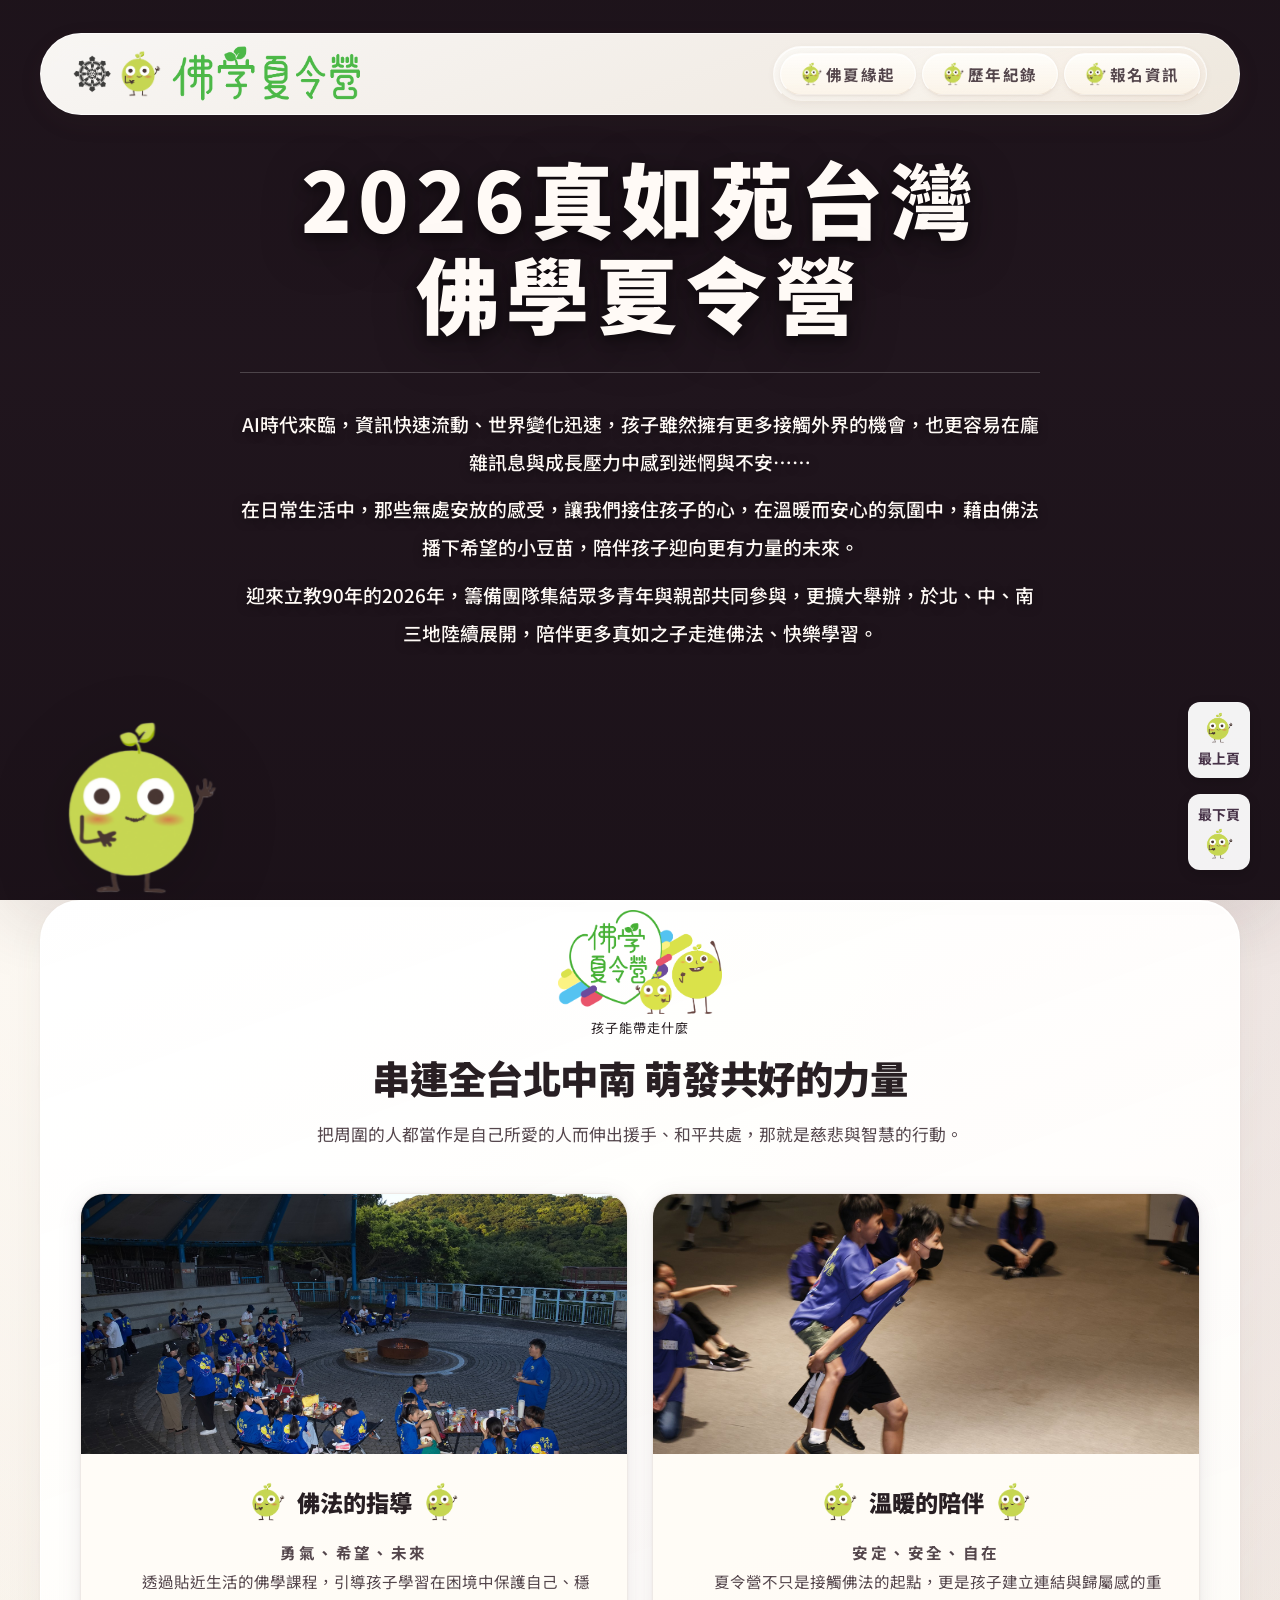
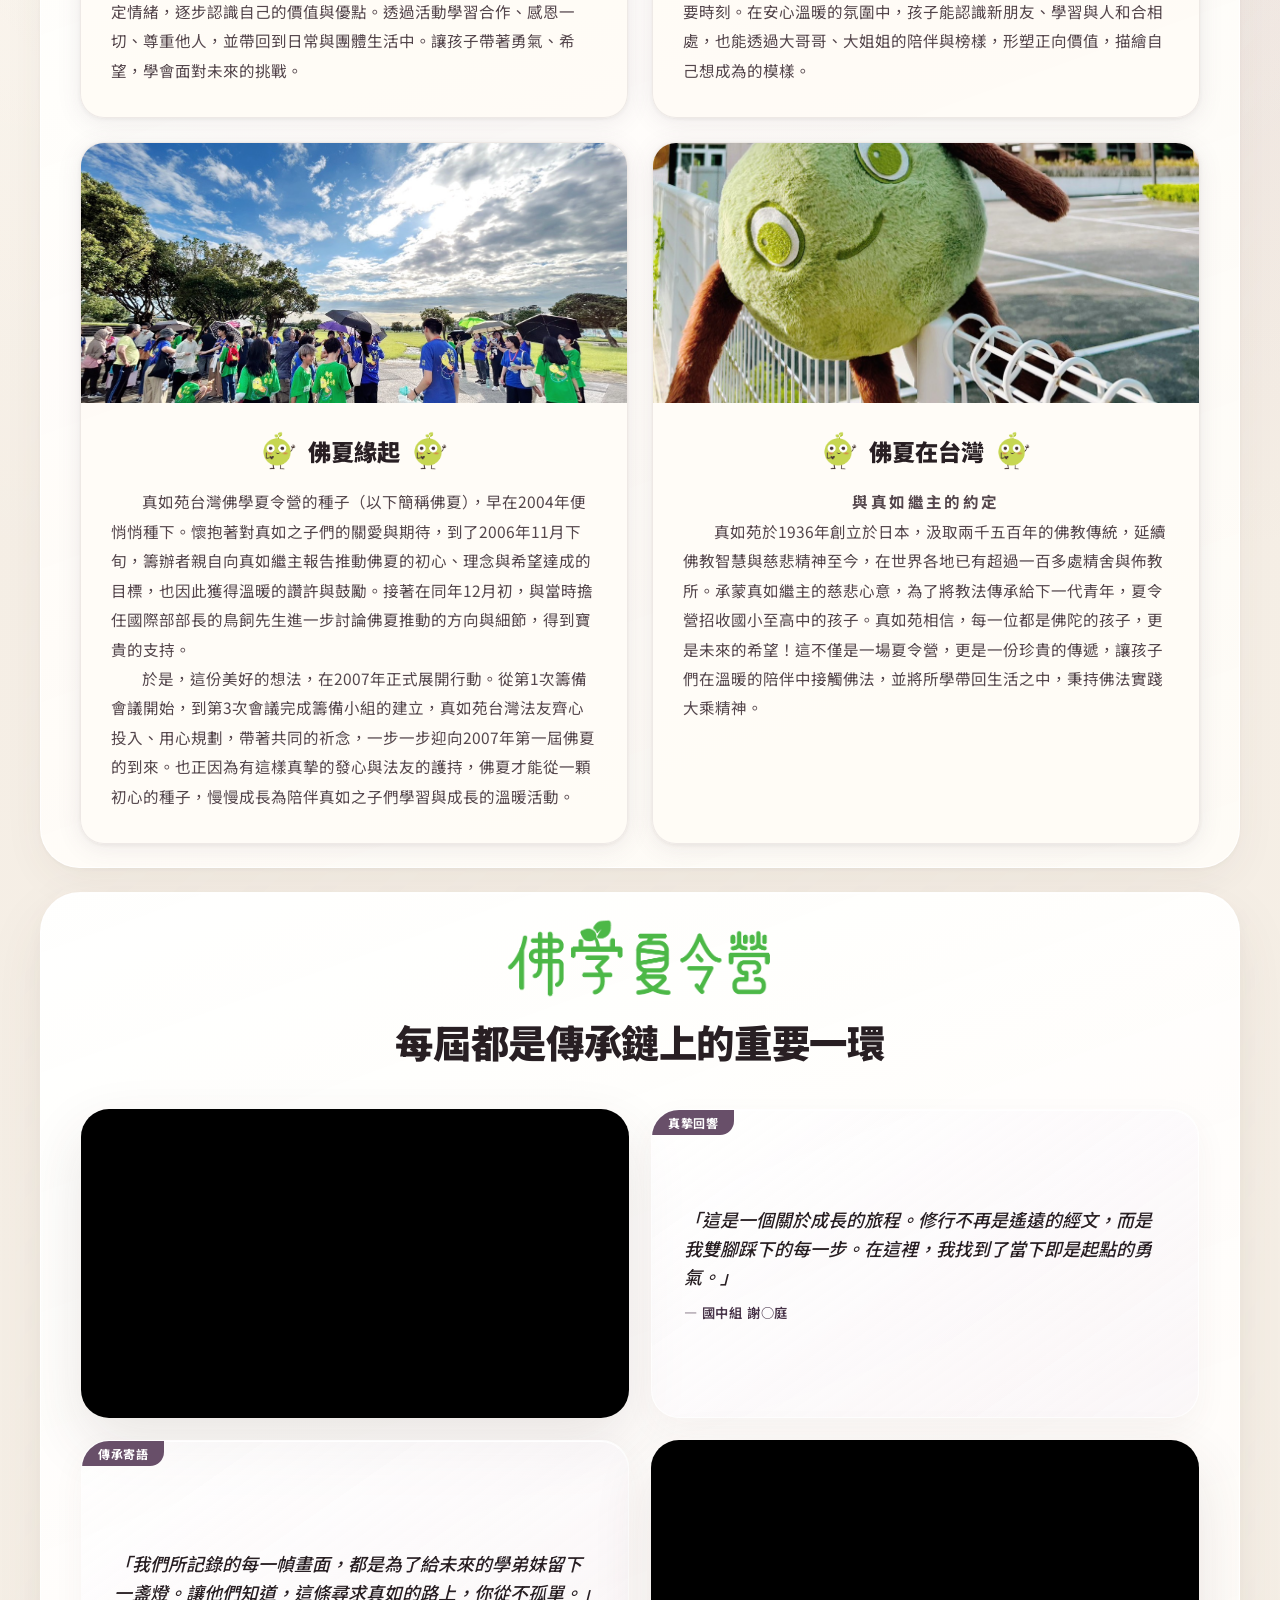
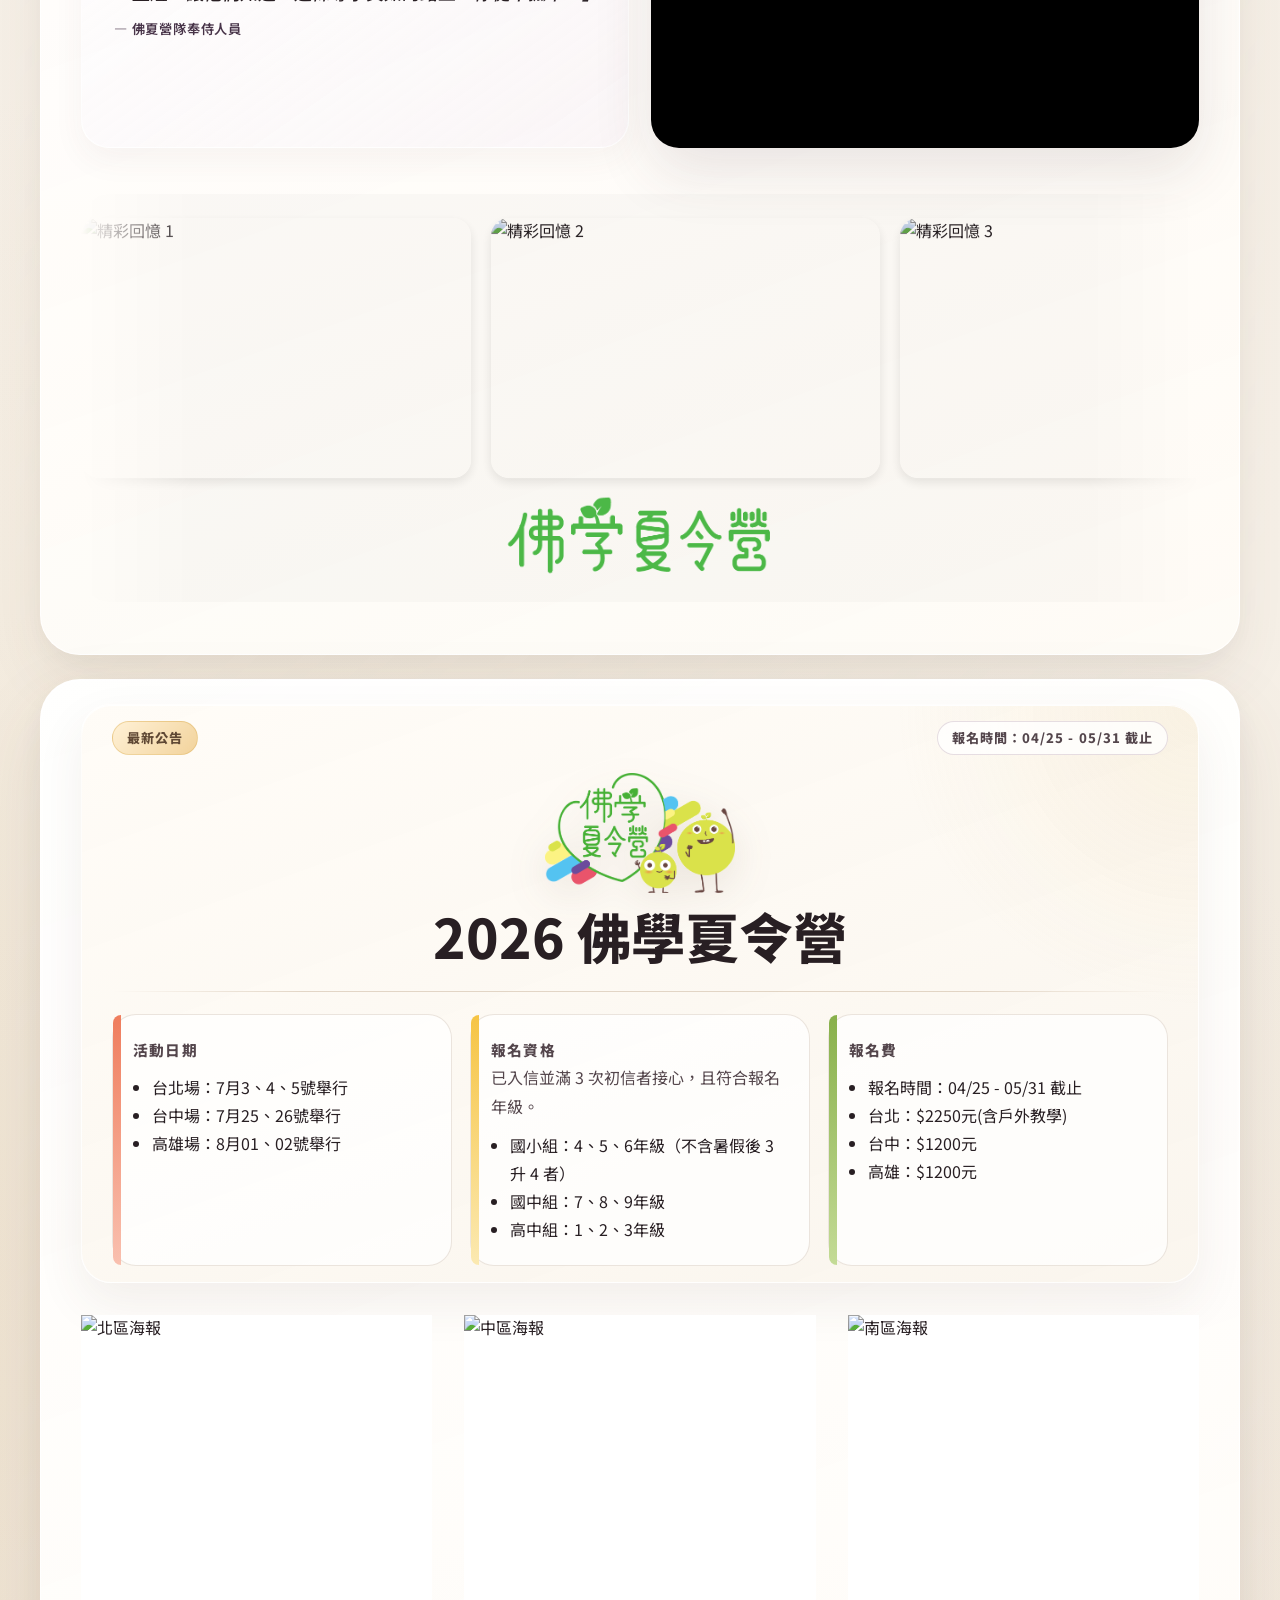
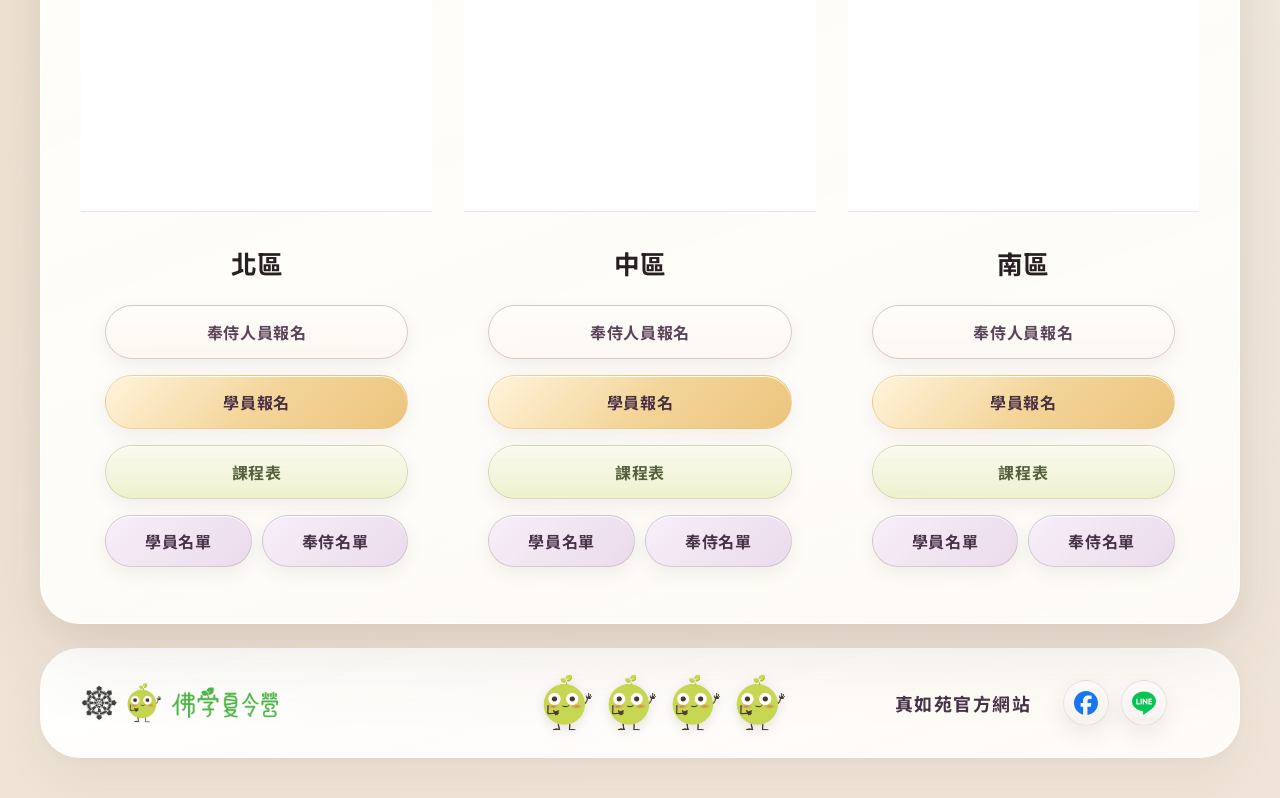
==== commit d4fbdbf1: "Add files via upload" ====
--- a/index.html
+++ b/index.html
@@ -13,7 +13,7 @@
   <link
     href="https://fonts.googleapis.com/css2?family=Cormorant+Garamond:wght@500;600;700&family=Noto+Sans+TC:wght@400;500;700;900&display=swap"
     rel="stylesheet" />
-  <link rel="stylesheet" href="./styles.css" />
+  <link rel="stylesheet" href="./styles.css?v=20260605-file-preview" />
   <script>
     /* 共用檔案預覽視窗：支援圖片與 PDF */
     window.showFilePreview = function(fileUrl, title) {
@@ -426,7 +426,7 @@
                   style="width: 100%; display: flex; justify-content: center; text-decoration: none;">學員報名</a>
                 <a href="javascript:void(0);" onclick="window.showCourseSchedule('./images/佛夏北區課程表.jpg', '北區課程表')" class="button button-tertiary"
                   style="width: 100%; display: flex; justify-content: center; text-decoration: none;">課程表</a>
-                <div class="roster-buttons">
+                <div class="roster-buttons" style="display: flex; flex-direction: row; flex-wrap: nowrap; gap: 10px; width: 100%;">
                   <button type="button" onclick="window.showFilePreview('./images/北1.jpg', '北區學員名單')" class="button button-roster">學員名單</button>
                   <button type="button" onclick="window.showFilePreview('./images/北2.pdf', '北區奉侍名單')" class="button button-roster">奉侍名單</button>
                 </div>
@@ -448,7 +448,7 @@
                   style="width: 100%; display: flex; justify-content: center; text-decoration: none;">學員報名</a>
                 <a href="javascript:void(0);" onclick="window.showCourseSchedule('./images/佛夏中區課程表.jpg', '中區課程表')" class="button button-tertiary"
                   style="width: 100%; display: flex; justify-content: center; text-decoration: none;">課程表</a>
-                <div class="roster-buttons">
+                <div class="roster-buttons" style="display: flex; flex-direction: row; flex-wrap: nowrap; gap: 10px; width: 100%;">
                   <button type="button" onclick="window.showFilePreview('./images/中1.jpg', '中區學員名單')" class="button button-roster">學員名單</button>
                   <button type="button" onclick="window.showFilePreview('./images/中2.pdf', '中區奉侍名單')" class="button button-roster">奉侍名單</button>
                 </div>
@@ -470,7 +470,7 @@
                   style="width: 100%; display: flex; justify-content: center; text-decoration: none;">學員報名</a>
                 <a href="javascript:void(0);" onclick="window.showCourseSchedule('./images/佛夏南區課程表.jpg', '南區課程表')" class="button button-tertiary"
                   style="width: 100%; display: flex; justify-content: center; text-decoration: none;">課程表</a>
-                <div class="roster-buttons">
+                <div class="roster-buttons" style="display: flex; flex-direction: row; flex-wrap: nowrap; gap: 10px; width: 100%;">
                   <button type="button" onclick="window.showFilePreview('./images/南1.jpg', '南區學員名單')" class="button button-roster">學員名單</button>
                   <button type="button" onclick="window.showFilePreview('./images/南2.pdf', '南區奉侍名單')" class="button button-roster">奉侍名單</button>
                 </div>
@@ -787,18 +787,218 @@
       }
     });
   </script>
+  <style>
+    /* 最後覆蓋層：避免舊 CSS 快取或全站 img/button 規則影響名單按鈕與檔案預覽。 */
+    .roster-buttons {
+      display: flex !important;
+      flex-direction: row !important;
+      flex-wrap: nowrap !important;
+      gap: 10px !important;
+      width: 100% !important;
+    }
+
+    .roster-buttons .button-roster {
+      flex: 1 1 0 !important;
+      width: auto !important;
+      min-width: 0 !important;
+      min-height: 52px !important;
+      padding: 0 10px !important;
+      white-space: nowrap !important;
+    }
+
+    .course-modal {
+      position: fixed !important;
+      inset: 0 !important;
+      z-index: 2147483647 !important;
+      display: none !important;
+      align-items: center !important;
+      justify-content: center !important;
+      padding: 20px !important;
+    }
+
+    .course-modal.is-active {
+      display: flex !important;
+    }
+
+    .course-modal-overlay {
+      position: absolute !important;
+      inset: 0 !important;
+      background: rgba(0, 0, 0, 0.72) !important;
+      backdrop-filter: blur(12px) !important;
+      -webkit-backdrop-filter: blur(12px) !important;
+    }
+
+    .course-modal-content {
+      position: relative !important;
+      z-index: 1 !important;
+      display: flex !important;
+      flex-direction: column !important;
+      width: min(900px, calc(100vw - 40px)) !important;
+      max-height: 90dvh !important;
+      background: #fff !important;
+      border: 8px solid #fff !important;
+      border-radius: 30px !important;
+      overflow: hidden !important;
+      box-shadow: 0 40px 110px rgba(0, 0, 0, 0.34) !important;
+    }
+
+    .course-modal.is-pdf .course-modal-content {
+      width: min(1120px, calc(100vw - 40px)) !important;
+      height: min(900px, 90dvh) !important;
+    }
+
+    .course-modal-header {
+      display: flex !important;
+      align-items: center !important;
+      justify-content: space-between !important;
+      gap: 12px !important;
+      flex: 0 0 auto !important;
+      min-height: 58px !important;
+      padding: 8px 10px 8px 18px !important;
+      background: #fff !important;
+      border-bottom: 1px solid rgba(92, 69, 93, 0.12) !important;
+    }
+
+    .course-modal-header h3 {
+      flex: 1 1 auto !important;
+      min-width: 0 !important;
+      margin: 0 !important;
+      font-size: 1.08rem !important;
+      line-height: 1.35 !important;
+      text-align: left !important;
+      color: var(--accent-deep) !important;
+    }
+
+    .course-modal-actions {
+      display: flex !important;
+      align-items: center !important;
+      gap: 10px !important;
+      flex: 0 0 auto !important;
+    }
+
+    .course-modal-open-file {
+      display: inline-flex !important;
+      align-items: center !important;
+      justify-content: center !important;
+      min-height: 36px !important;
+      padding: 0 14px !important;
+      border: 1px solid rgba(104, 79, 105, 0.2) !important;
+      border-radius: 999px !important;
+      background: #fff !important;
+      color: var(--accent-deep) !important;
+      font-size: 0.88rem !important;
+      font-weight: 800 !important;
+      text-decoration: none !important;
+      white-space: nowrap !important;
+    }
+
+    .course-modal-close {
+      position: static !important;
+      flex: 0 0 auto !important;
+      width: 44px !important;
+      height: 44px !important;
+      padding: 0 !important;
+      border: none !important;
+      border-radius: 999px !important;
+      background: #ff6b6b !important;
+      color: #fff !important;
+      font-size: 30px !important;
+      line-height: 1 !important;
+      box-shadow: 0 8px 20px rgba(255, 107, 107, 0.32) !important;
+      cursor: pointer !important;
+    }
+
+    .course-modal-body {
+      flex: 1 1 auto !important;
+      min-height: 0 !important;
+      width: 100% !important;
+      overflow: auto !important;
+      background: #fbf9f4 !important;
+    }
+
+    .course-modal.is-pdf .course-modal-body {
+      display: flex !important;
+      overflow: hidden !important;
+      background: #525659 !important;
+    }
+
+    #modalImg[hidden],
+    #modalPdf[hidden] {
+      display: none !important;
+    }
+
+    #modalImg {
+      display: block;
+      width: 100% !important;
+      height: auto !important;
+      object-fit: contain !important;
+      border-radius: 0 !important;
+    }
+
+    #modalPdf {
+      display: block;
+      flex: 1 1 auto !important;
+      width: 100% !important;
+      height: 100% !important;
+      min-width: 100% !important;
+      min-height: 0 !important;
+      border: 0 !important;
+      background: #525659 !important;
+    }
+
+    @media (max-width: 640px) {
+      .course-modal {
+        padding: 8px !important;
+      }
+
+      .course-modal-content {
+        width: calc(100vw - 16px) !important;
+        max-height: calc(100dvh - 16px) !important;
+        border-width: 4px !important;
+        border-radius: 20px !important;
+      }
+
+      .course-modal.is-pdf .course-modal-content {
+        height: calc(100dvh - 16px) !important;
+      }
+
+      .course-modal-header {
+        min-height: 54px !important;
+        padding: 6px 6px 6px 12px !important;
+      }
+
+      .course-modal-header h3 {
+        font-size: 0.98rem !important;
+      }
+
+      .course-modal-open-file {
+        min-height: 34px !important;
+        padding: 0 10px !important;
+        font-size: 0.78rem !important;
+      }
+
+      .course-modal-close {
+        width: 38px !important;
+        height: 38px !important;
+        font-size: 26px !important;
+      }
+    }
+  </style>
+
   <!-- 圖片與 PDF 檔案預覽視窗 -->
   <div id="courseModal" class="course-modal" role="dialog" aria-modal="true" aria-labelledby="modalTitle" aria-hidden="true">
     <div class="course-modal-overlay"></div>
     <div class="course-modal-content">
-      <button class="course-modal-close" onclick="window.closeCourseModal()" aria-label="關閉視窗">&times;</button>
       <div class="course-modal-header">
         <h3 id="modalTitle">檔案預覽</h3>
-        <a id="modalOpenFile" href="#" target="_blank" rel="noopener" class="course-modal-open-file">另開檔案</a>
+        <div class="course-modal-actions">
+          <a id="modalOpenFile" href="#" target="_blank" rel="noopener" class="course-modal-open-file">另開檔案</a>
+          <button class="course-modal-close" onclick="window.closeCourseModal()" aria-label="關閉視窗">&times;</button>
+        </div>
       </div>
       <div class="course-modal-body">
-        <img id="modalImg" src="" alt="檔案預覽" />
-        <iframe id="modalPdf" title="PDF 檔案預覽" src="" hidden></iframe>
+        <img id="modalImg" src="" alt="檔案預覽" hidden style="display: none;" />
+        <iframe id="modalPdf" title="PDF 檔案預覽" src="" hidden style="display: none;"></iframe>
       </div>
     </div>
   </div>
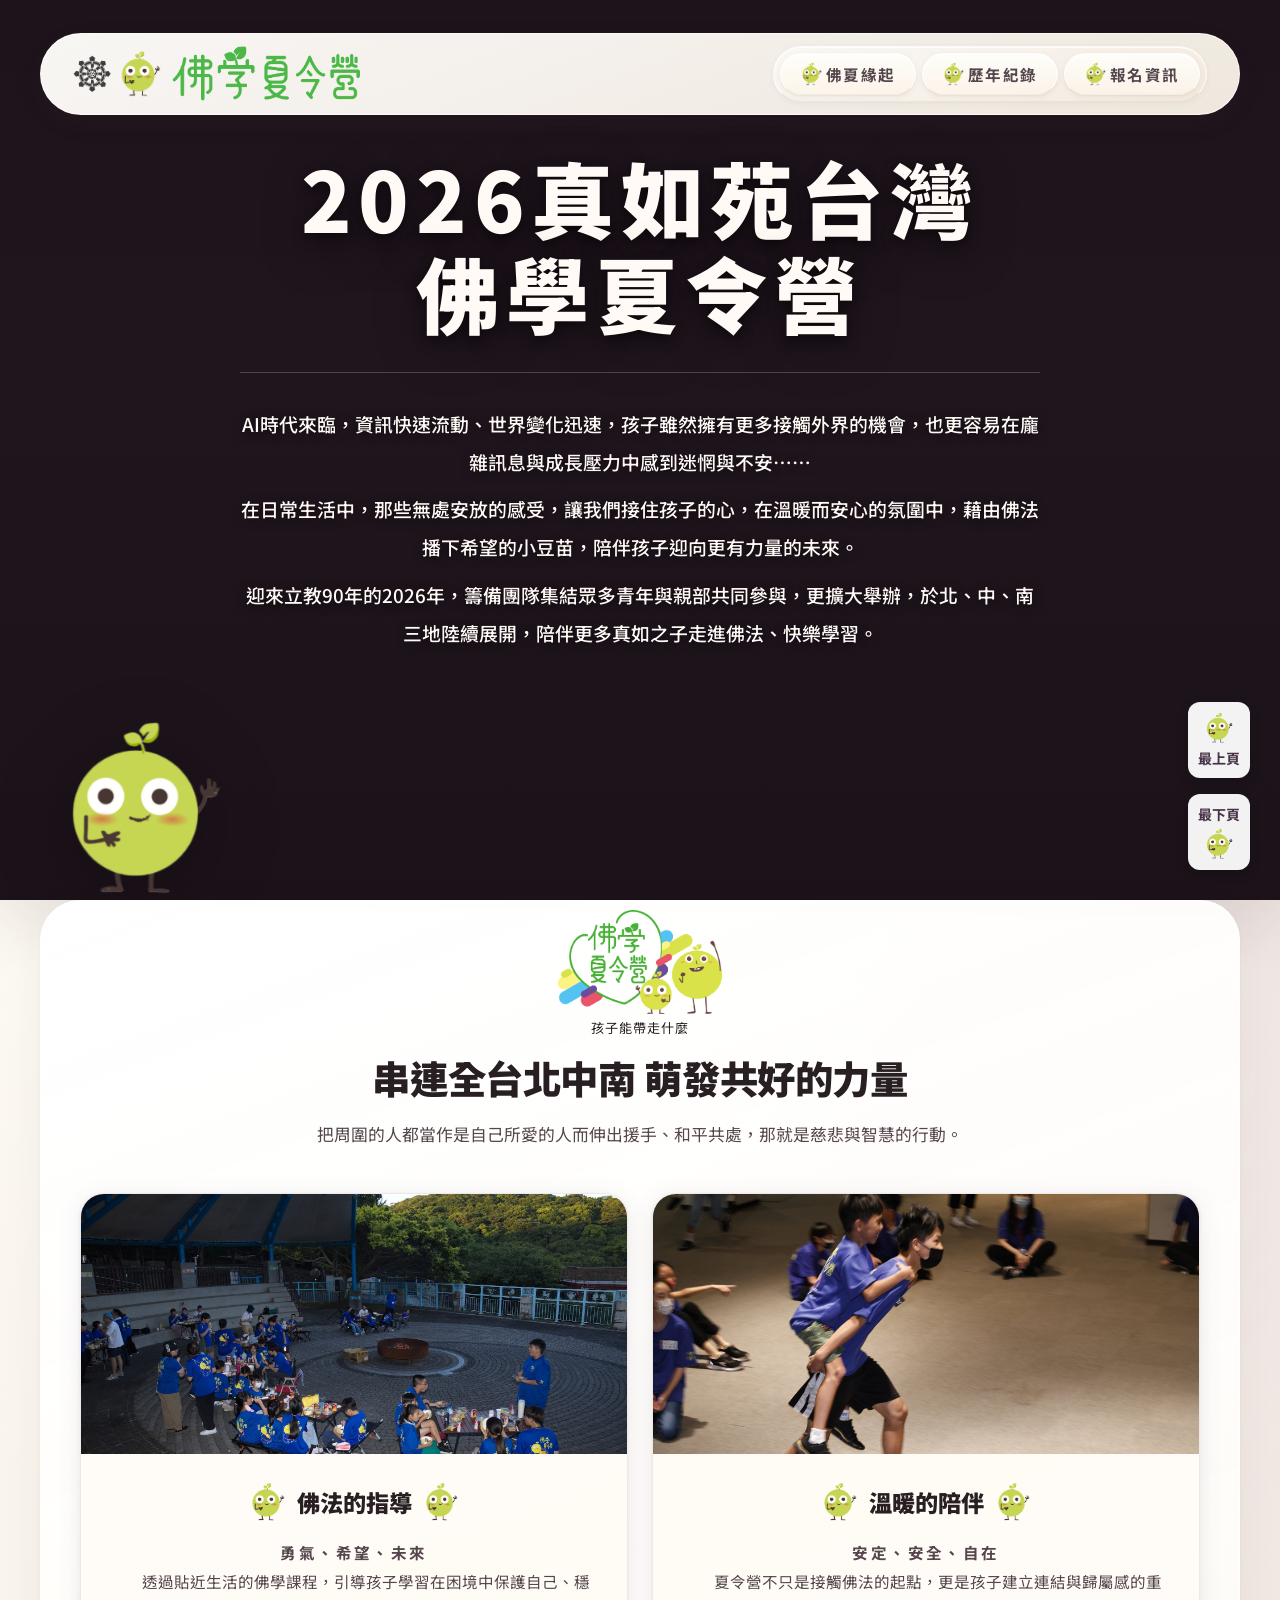
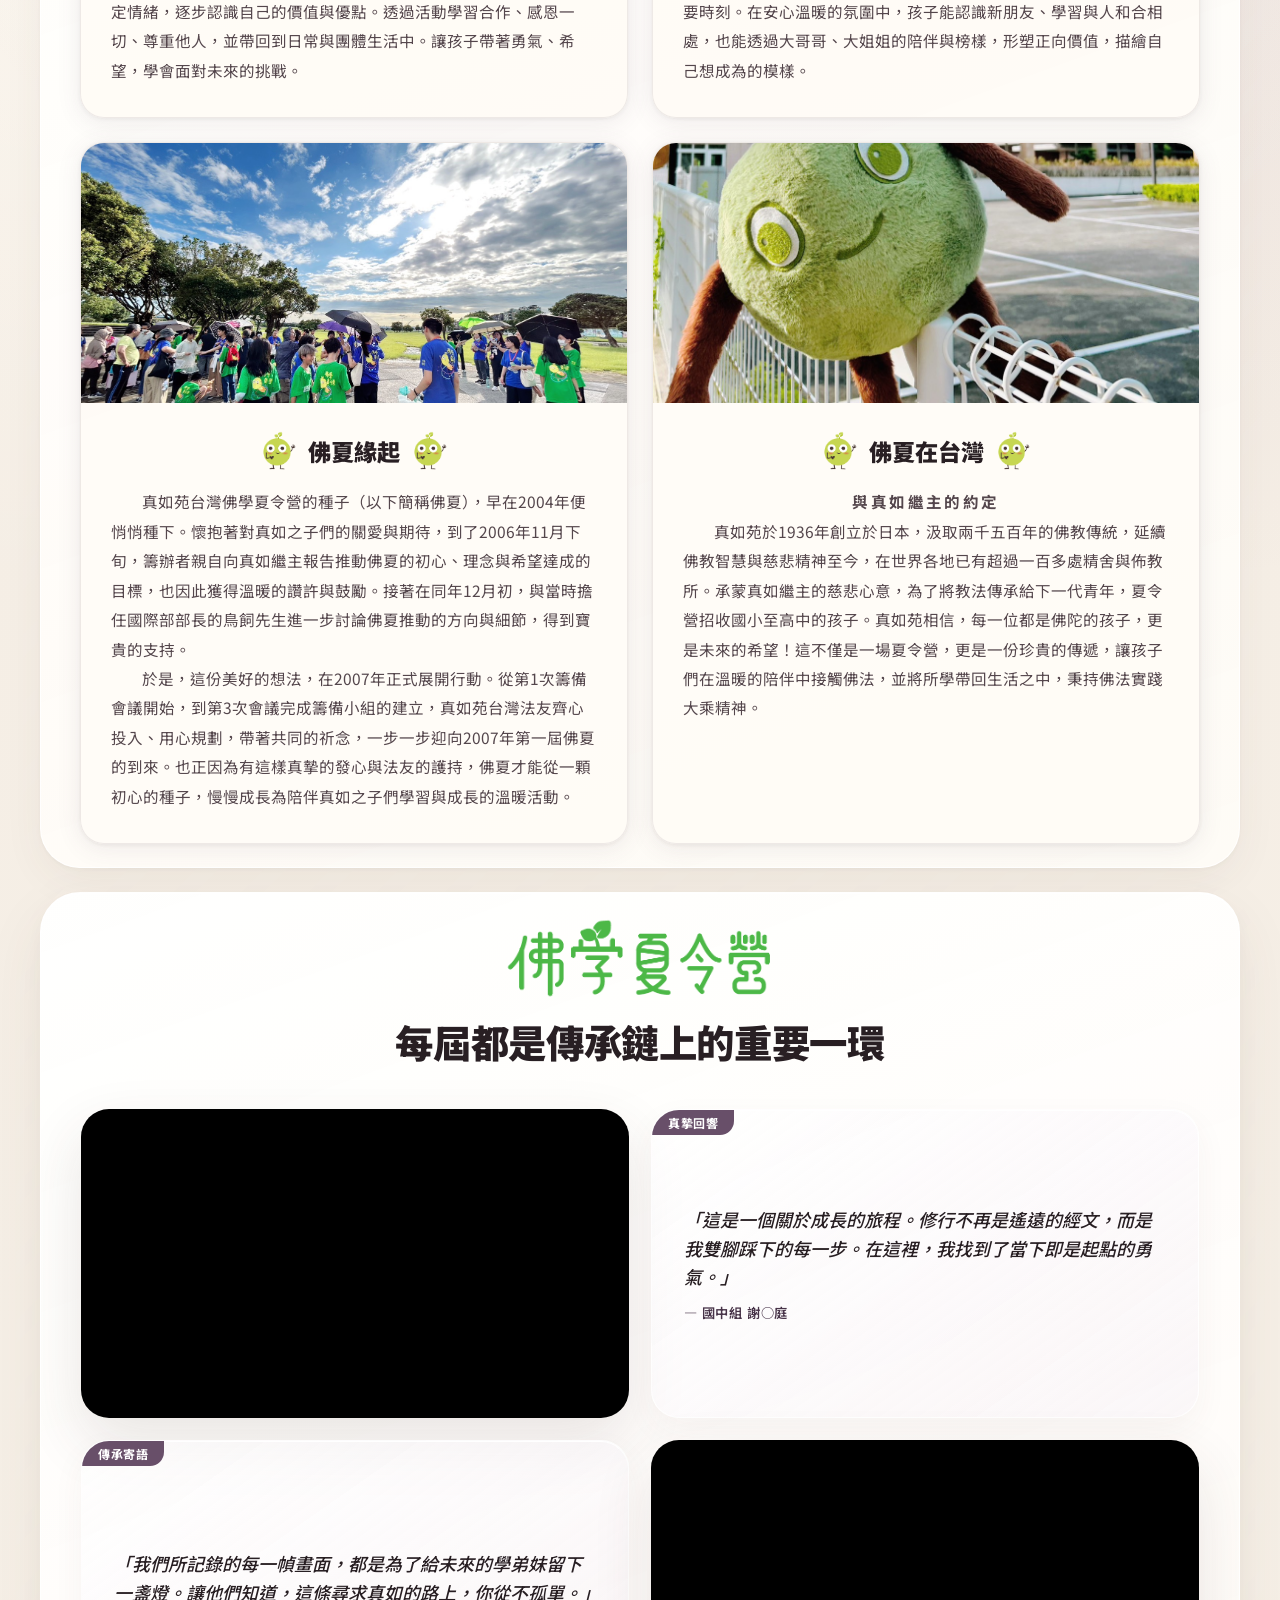
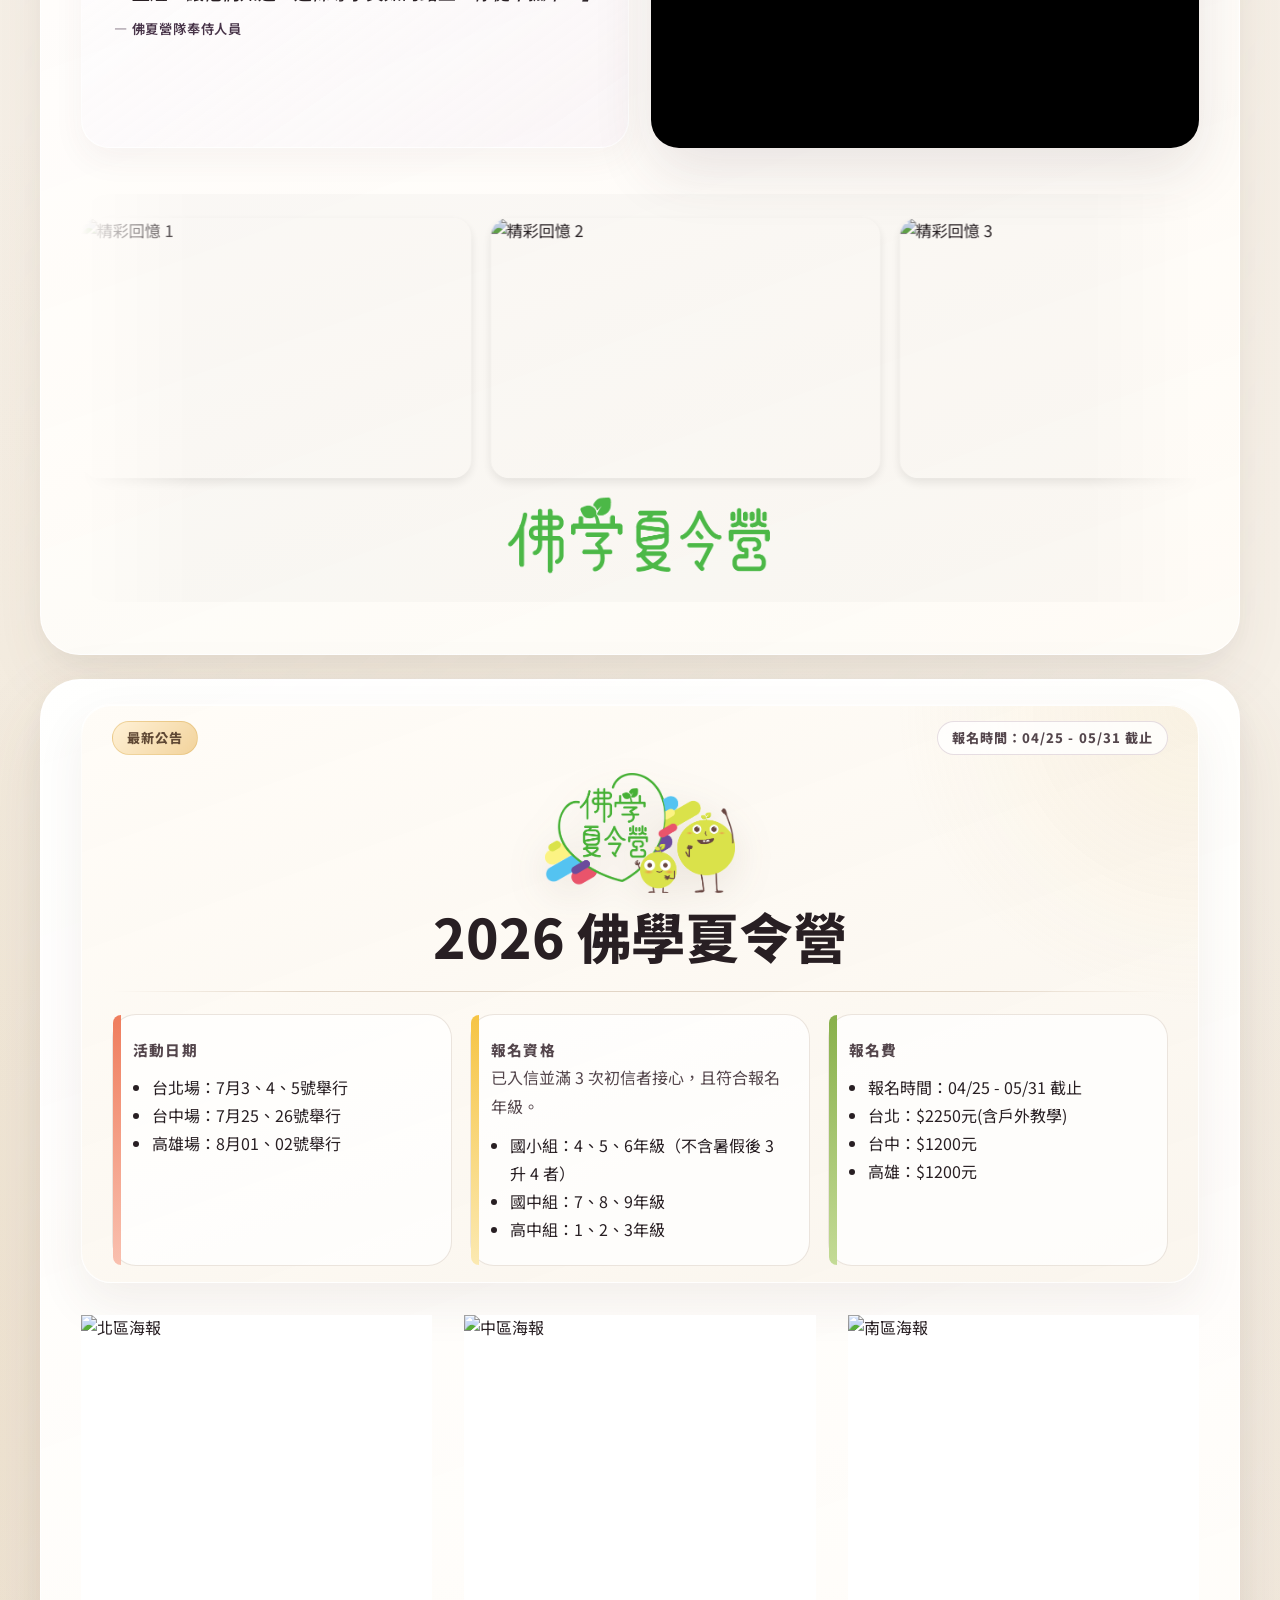
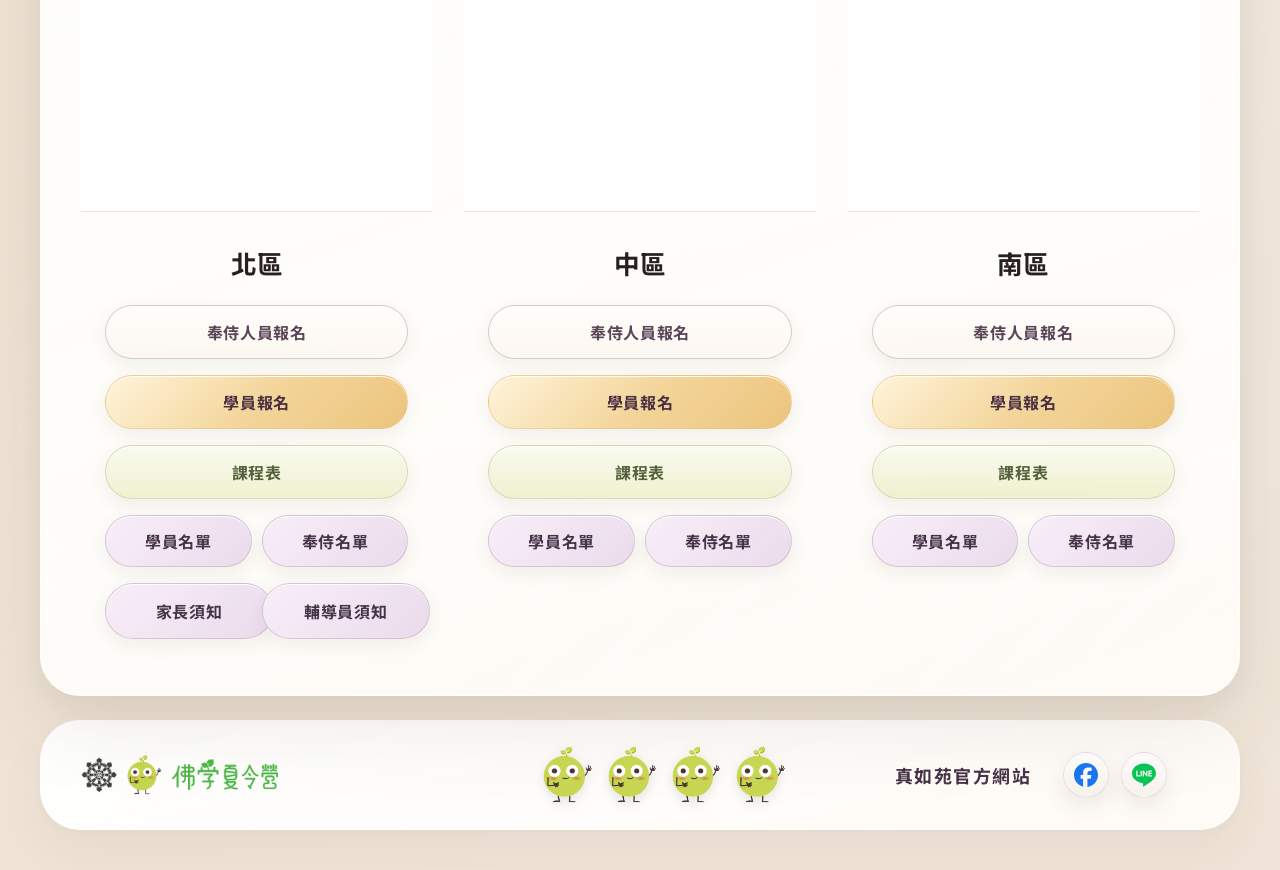
==== commit 546b1e5a: "Add files via upload" ====
--- a/index.html
+++ b/index.html
@@ -13,7 +13,7 @@
   <link
     href="https://fonts.googleapis.com/css2?family=Cormorant+Garamond:wght@500;600;700&family=Noto+Sans+TC:wght@400;500;700;900&display=swap"
     rel="stylesheet" />
-  <link rel="stylesheet" href="./styles.css?v=20260605-file-preview" />
+  <link rel="stylesheet" href="./styles.css?v=20260626-north-notice-buttons" />
   <script>
     /* 共用檔案預覽視窗：支援圖片與 PDF */
     window.showFilePreview = function(fileUrl, title) {
@@ -407,10 +407,10 @@
               </ul>
             </article>
           </div>
-        </section>
-
-        <!-- 北中南三區卡片 -->
-        <div class="register-regions-grid">
+        </section>
+
+        <!-- 北中南三區卡片 -->
+        <div class="register-regions-grid">
 
           <!-- 北區 -->
           <article class="register-card">
@@ -429,6 +429,14 @@
                 <div class="roster-buttons" style="display: flex; flex-direction: row; flex-wrap: nowrap; gap: 10px; width: 100%;">
                   <button type="button" onclick="window.showFilePreview('./images/北1.jpg', '北區學員名單')" class="button button-roster">學員名單</button>
                   <button type="button" onclick="window.showFilePreview('./images/北2.pdf', '北區奉侍名單')" class="button button-roster">奉侍名單</button>
+                </div>
+                <div class="notice-buttons notice-buttons-card" aria-label="北區佛學夏令營須知">
+                  <button type="button"
+                    onclick="window.showFilePreview('./images/2026佛夏 家長須知_網站用.pdf', '2026佛夏 家長須知')"
+                    class="button button-notice">家長須知</button>
+                  <button type="button"
+                    onclick="window.showFilePreview('./images/2026佛夏 輔導員須知_網站用.pdf', '2026佛夏 輔導員須知')"
+                    class="button button-notice">輔導員須知</button>
                 </div>
               </div>
             </div>
--- a/styles.css
+++ b/styles.css
@@ -1451,6 +1451,34 @@
   margin: 32px auto 0;
 }
 
+.notice-buttons {
+  display: grid;
+  grid-template-columns: repeat(2, minmax(0, 1fr));
+  gap: 14px;
+  width: min(760px, 100%);
+  margin: 28px auto 0;
+}
+
+.notice-buttons .button-notice {
+  width: 100%;
+  min-height: 56px;
+  border-color: rgba(104, 79, 105, 0.22);
+  color: var(--accent-deep);
+  background: linear-gradient(135deg, rgba(247, 238, 248, 0.98) 0%, rgba(234, 218, 235, 0.96) 100%);
+  cursor: pointer;
+}
+
+.notice-buttons .button-notice:hover {
+  border-color: rgba(104, 79, 105, 0.4);
+  background: linear-gradient(135deg, rgba(250, 244, 251, 1) 0%, rgba(226, 205, 228, 1) 100%);
+}
+
+.notice-buttons-card {
+  width: 100%;
+  margin: 0;
+  gap: 10px;
+}
+
 .roster-buttons {
   display: flex !important;
   flex-flow: row nowrap !important;
@@ -1472,6 +1500,12 @@
 .roster-buttons .button-roster:hover {
   border-color: rgba(104, 79, 105, 0.4);
   background: linear-gradient(135deg, rgba(250, 244, 251, 1) 0%, rgba(226, 205, 228, 1) 100%);
+}
+
+@media (max-width: 640px) {
+  .notice-buttons {
+    grid-template-columns: 1fr;
+  }
 }
 
 .register-info-panel {
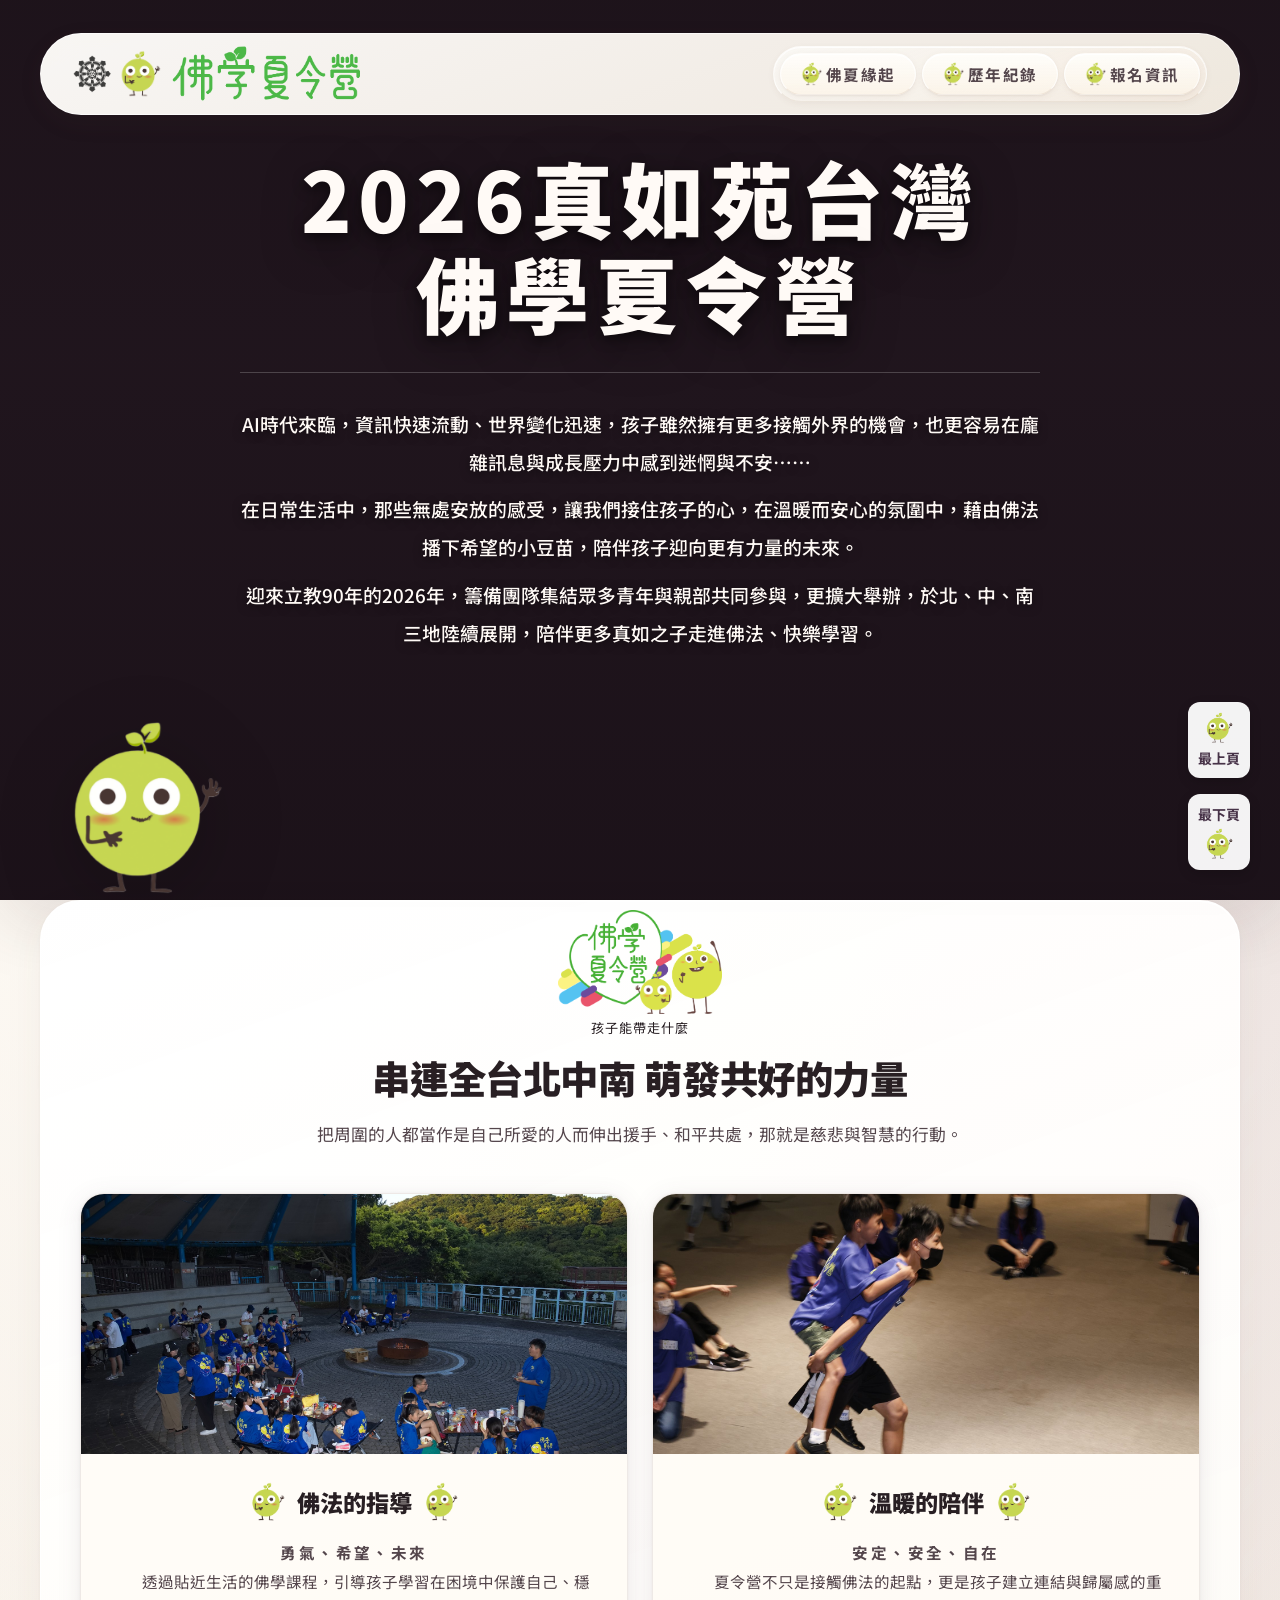
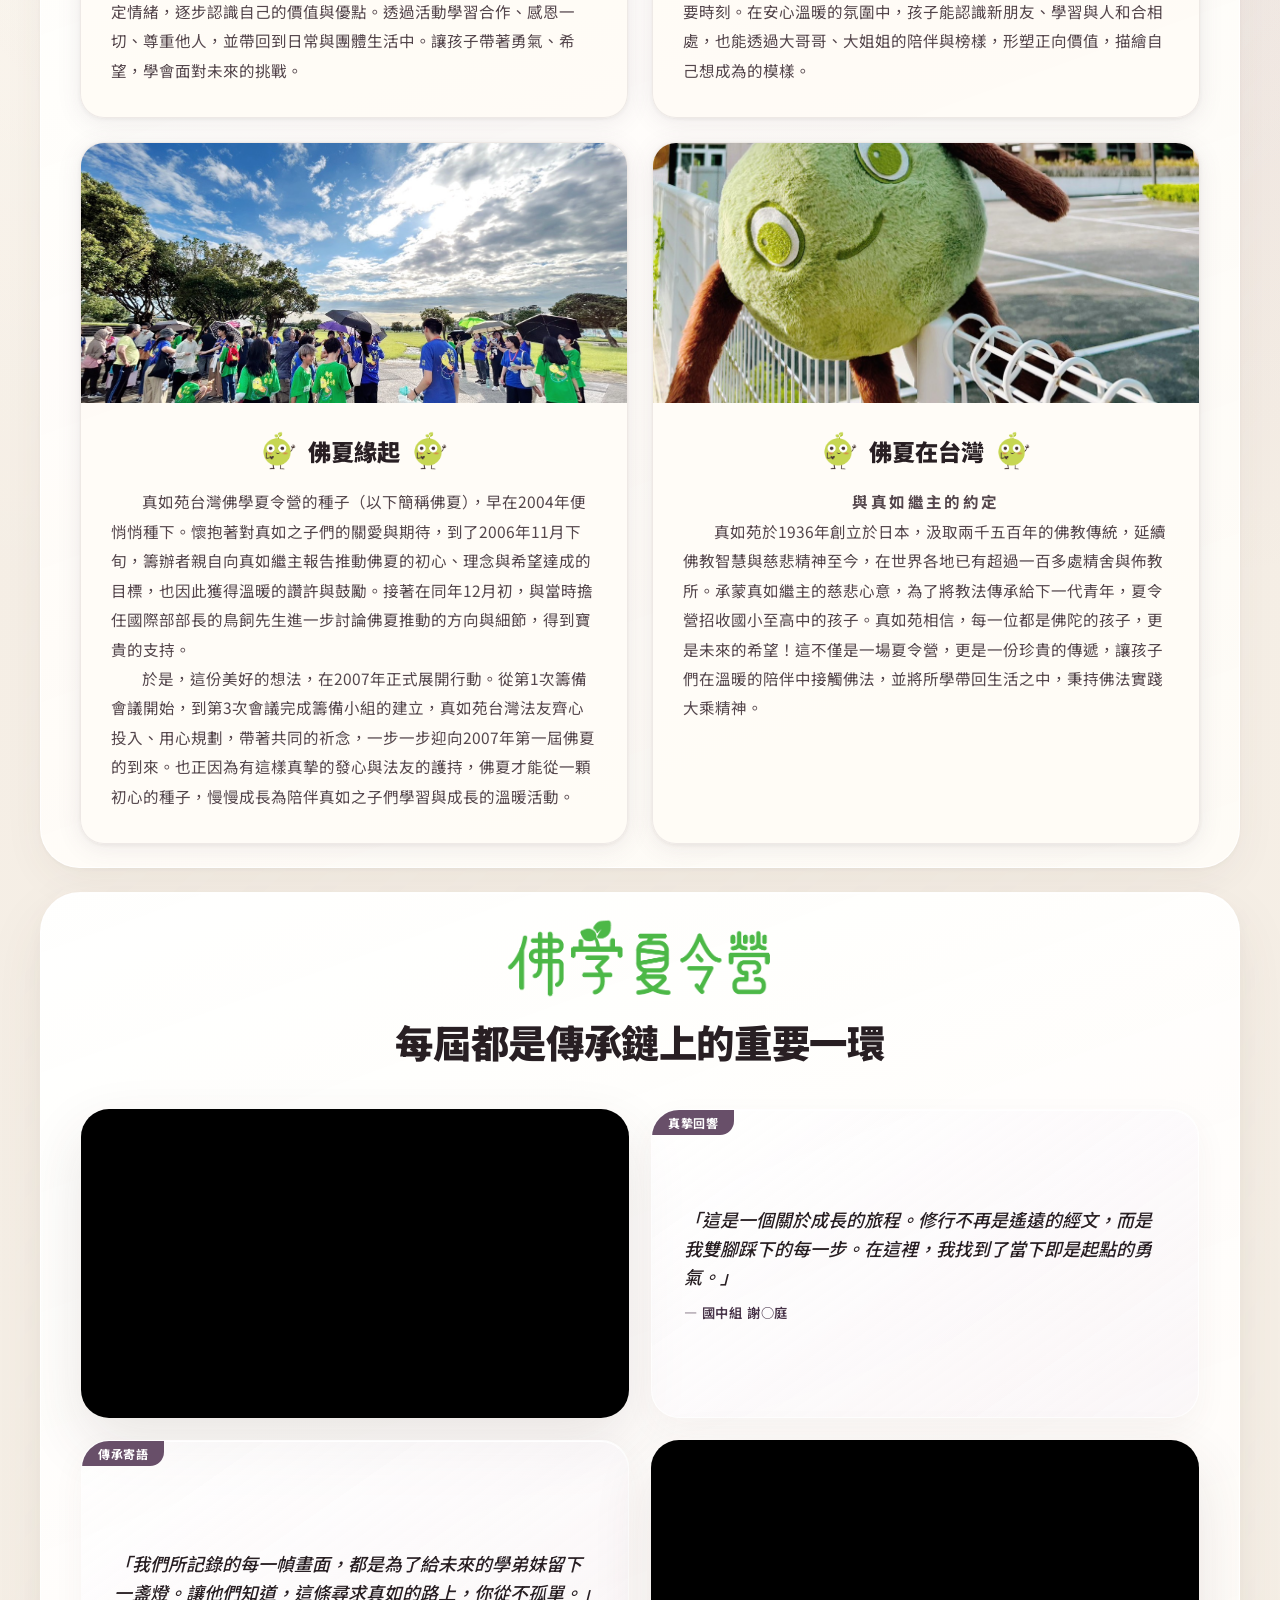
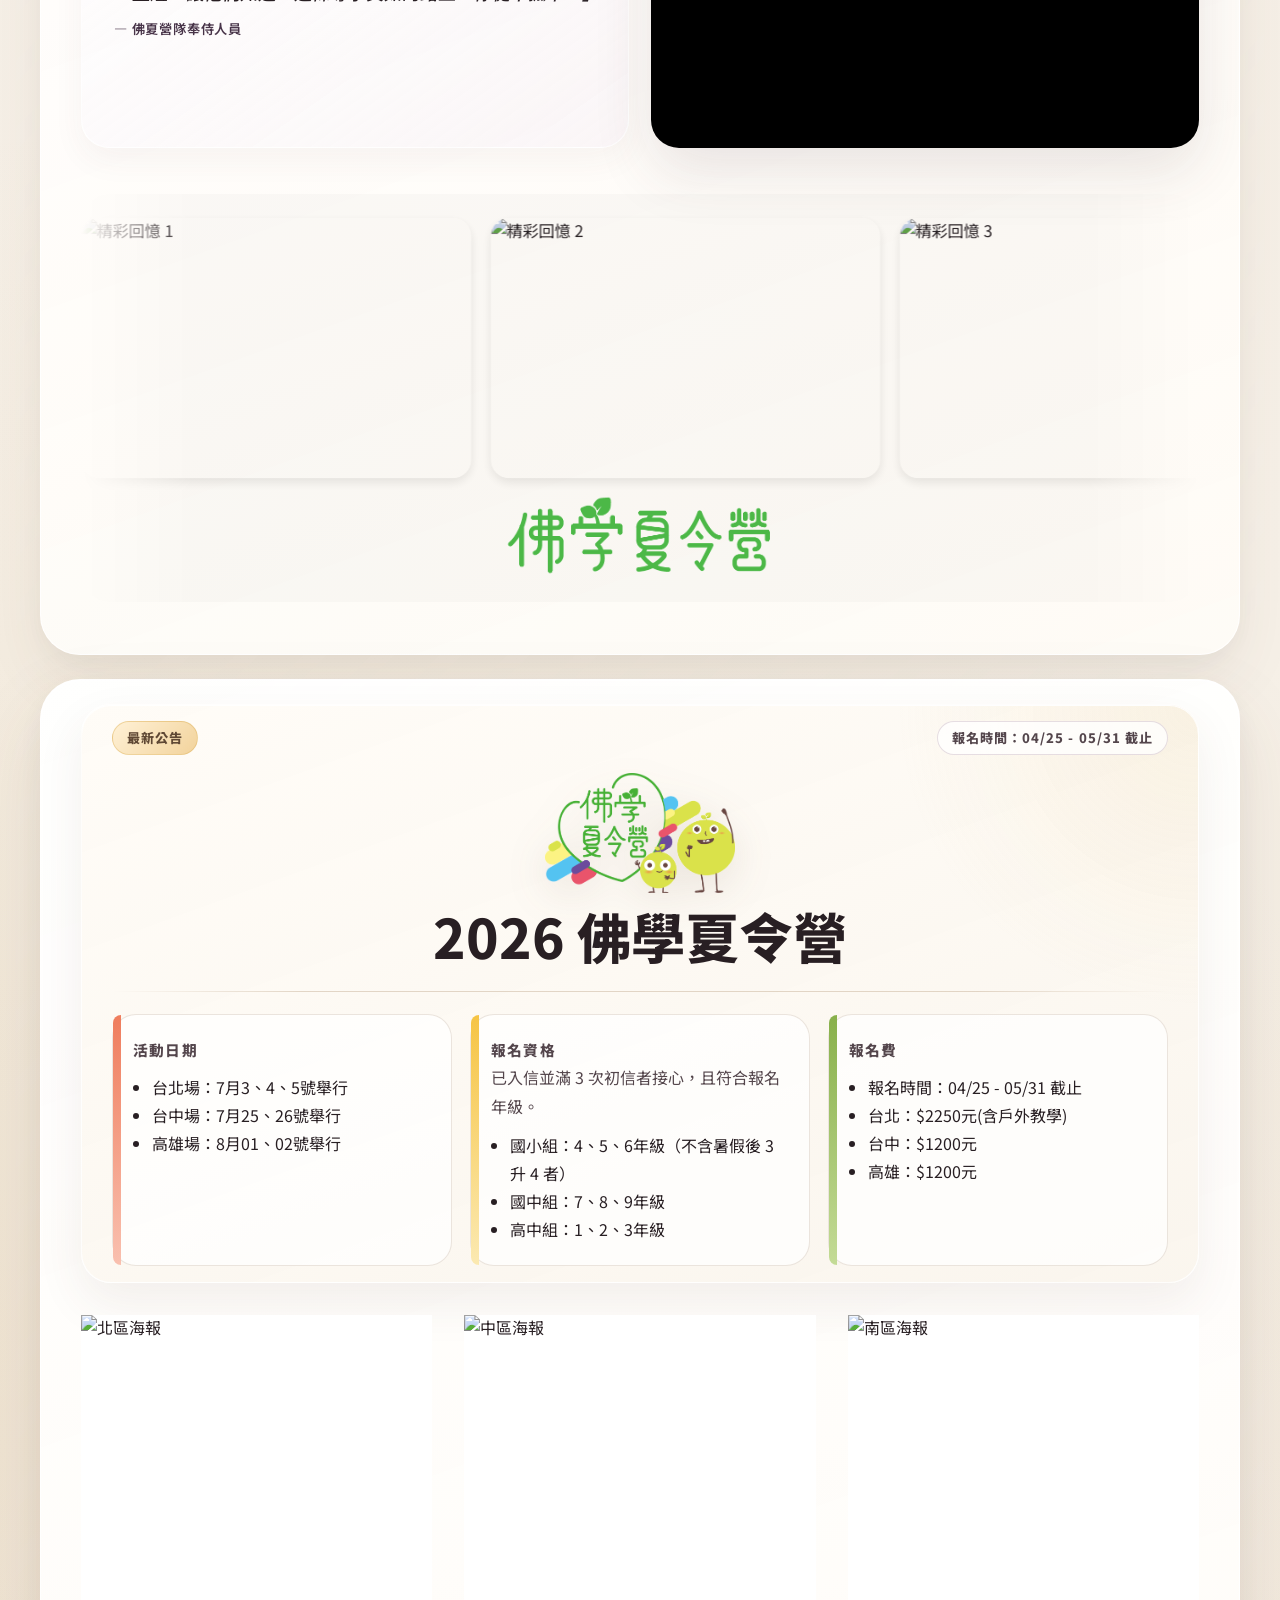
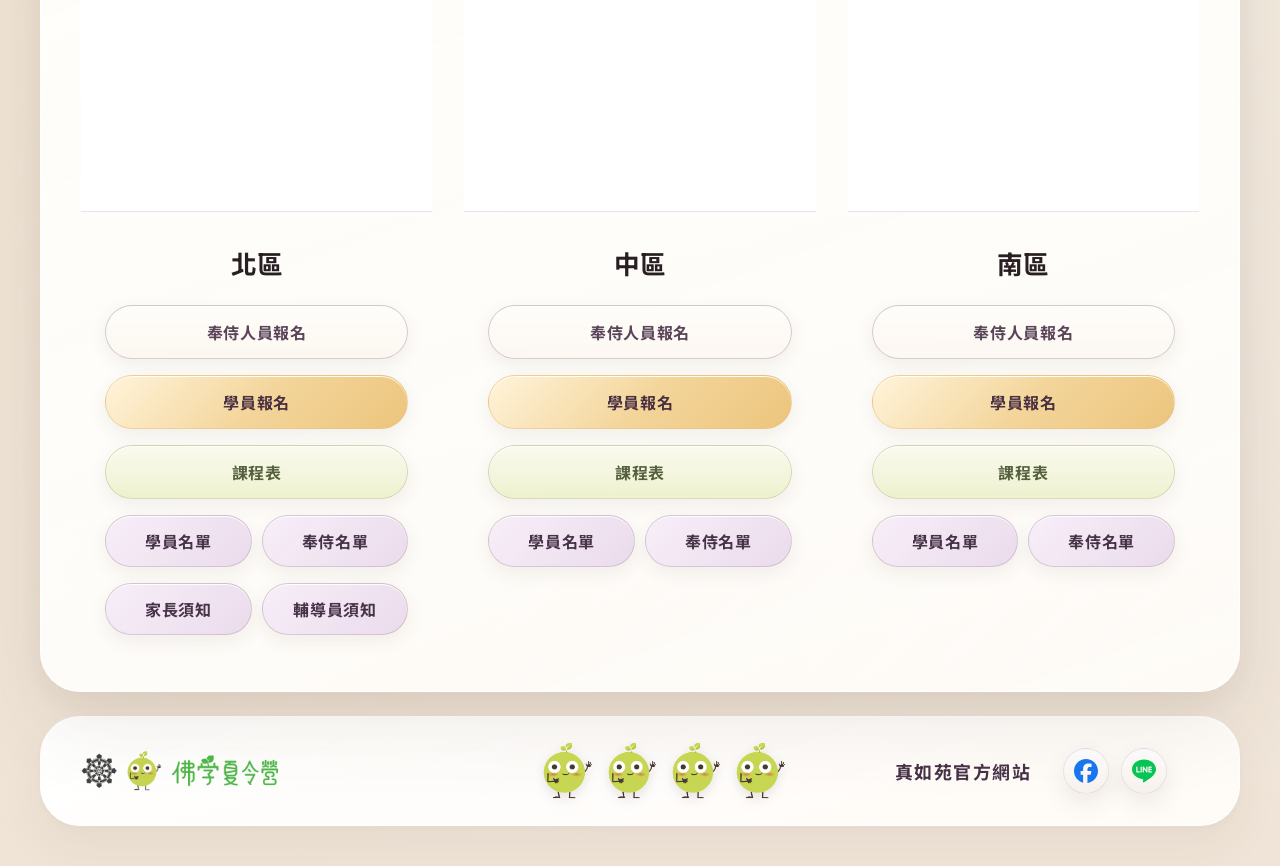
==== commit 97615fbc: "Add files via upload" ====
--- a/index.html
+++ b/index.html
@@ -13,7 +13,7 @@
   <link
     href="https://fonts.googleapis.com/css2?family=Cormorant+Garamond:wght@500;600;700&family=Noto+Sans+TC:wght@400;500;700;900&display=swap"
     rel="stylesheet" />
-  <link rel="stylesheet" href="./styles.css?v=20260626-north-notice-buttons" />
+  <link rel="stylesheet" href="./styles.css?v=20260626-north-notice-buttons-fix" />
   <script>
     /* 共用檔案預覽視窗：支援圖片與 PDF */
     window.showFilePreview = function(fileUrl, title) {
@@ -814,6 +814,23 @@
       white-space: nowrap !important;
     }
 
+    .notice-buttons-card {
+      display: grid !important;
+      grid-template-columns: repeat(2, minmax(0, 1fr)) !important;
+      gap: 10px !important;
+      width: 100% !important;
+      margin: 0 !important;
+    }
+
+    .notice-buttons-card .button-notice {
+      box-sizing: border-box !important;
+      width: 100% !important;
+      min-width: 0 !important;
+      min-height: 52px !important;
+      padding: 0 10px !important;
+      white-space: nowrap !important;
+    }
+
     .course-modal {
       position: fixed !important;
       inset: 0 !important;
--- a/styles.css
+++ b/styles.css
@@ -1479,6 +1479,12 @@
   gap: 10px;
 }
 
+.notice-buttons-card .button-notice {
+  box-sizing: border-box;
+  min-width: 0;
+  padding-inline: 12px;
+}
+
 .roster-buttons {
   display: flex !important;
   flex-flow: row nowrap !important;
